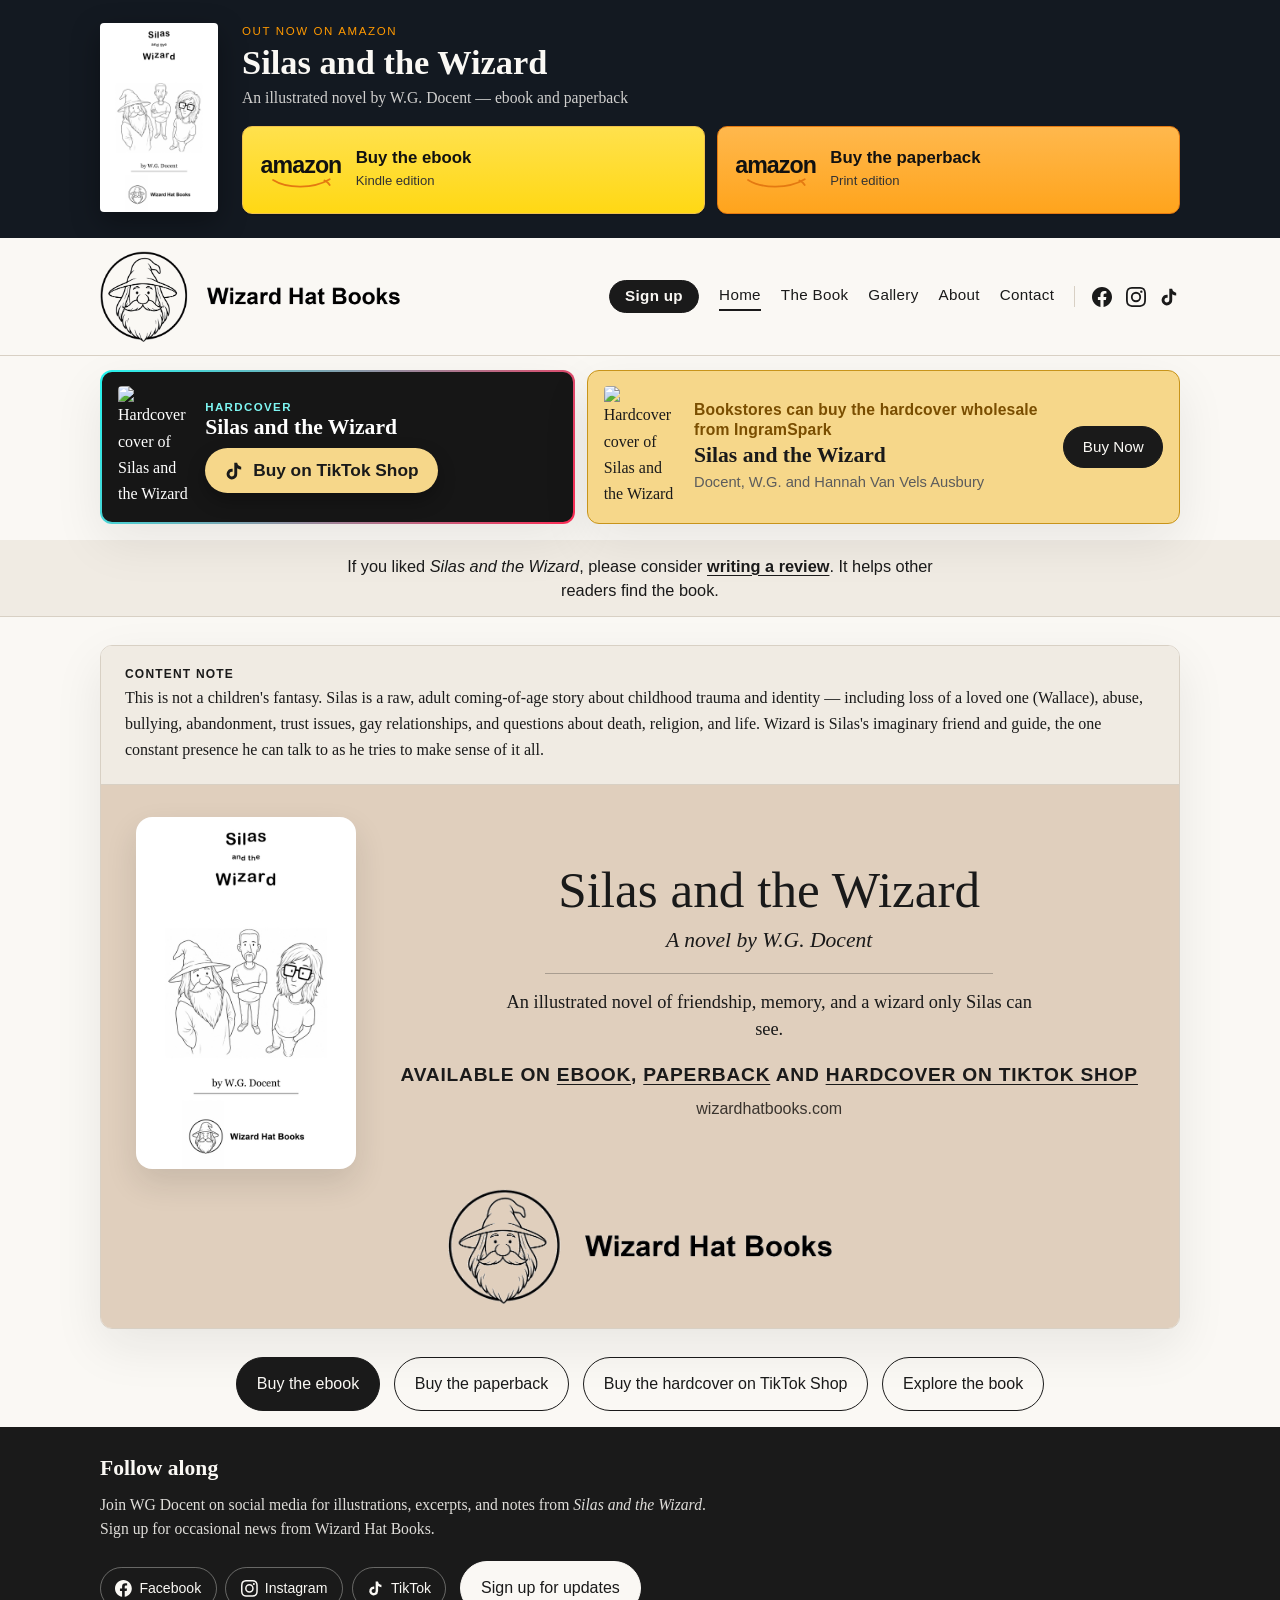
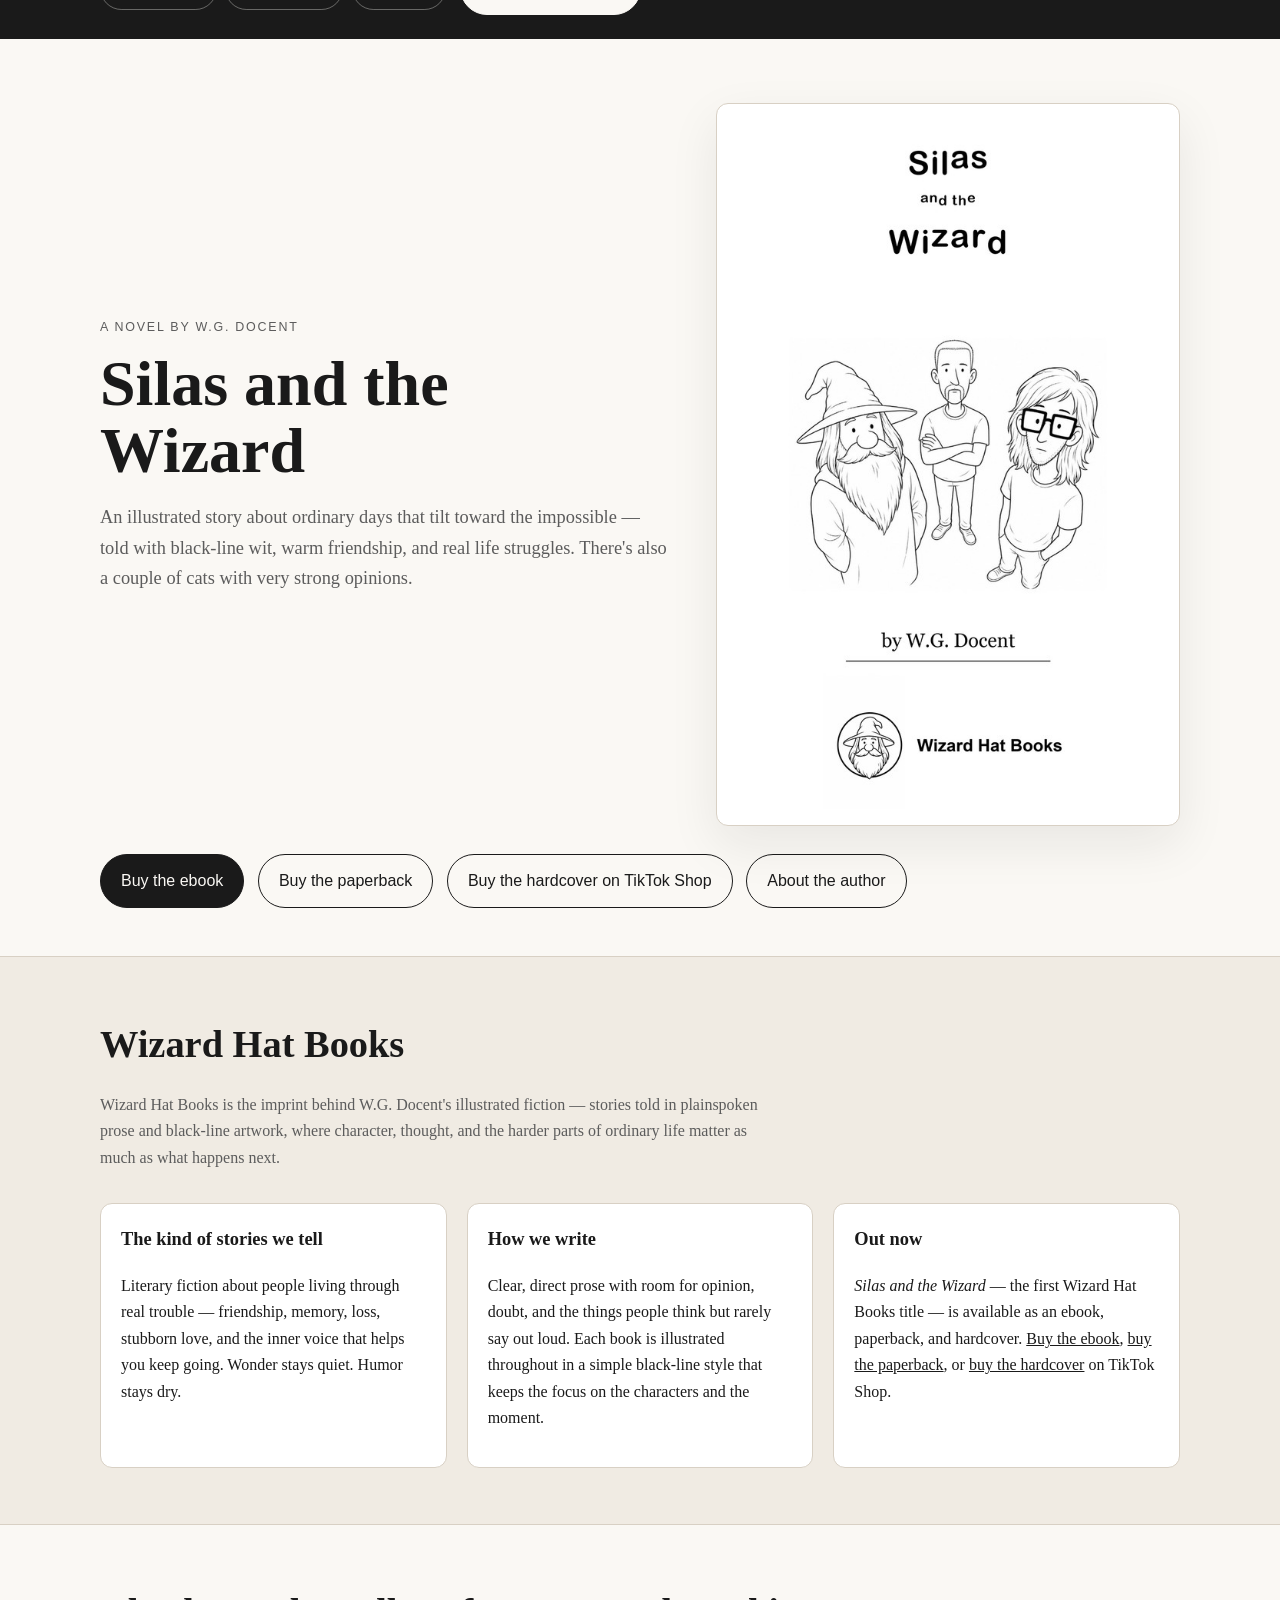
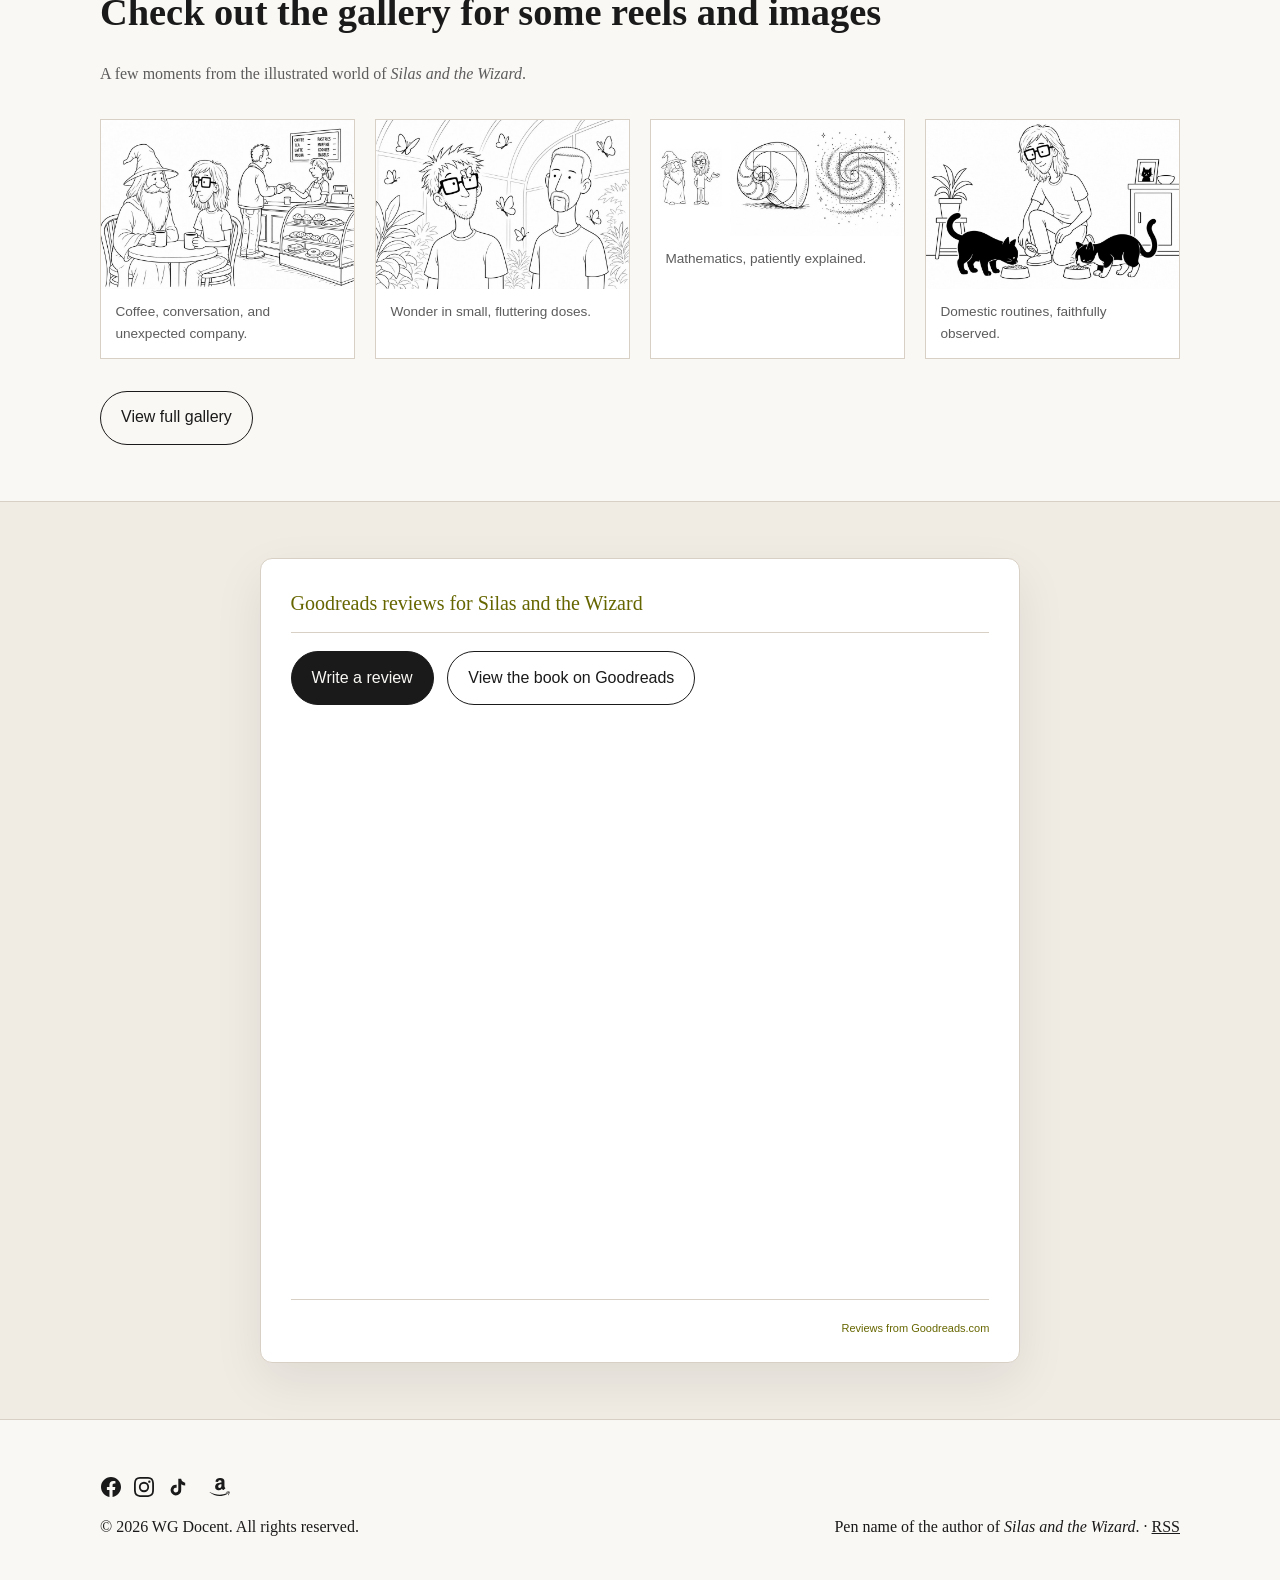
==== index.html @ 31487c3d "Restore the IngramSpark banner and add Book page marks. Put the original wholesale card back beside " ====
<!DOCTYPE html>
<html lang="en">
<head>
  <meta charset="UTF-8">
  <meta name="viewport" content="width=device-width, initial-scale=1.0">
  <title>W.G. Docent | Silas and the Wizard — Wizard Hat Books</title>
  <meta name="description" content="Silas and the Wizard, an illustrated novel by W.G. Docent. Ebook and paperback out now on Amazon.">
  <link rel="canonical" href="https://www.wizardhatbooks.com/">
  <meta property="og:title" content="Silas and the Wizard — out now">
  <meta property="og:description" content="An illustrated novel of magical realism, LGBT+ fiction, humor, and a wizard only Silas can see. Ebook and paperback out now.">
  <meta property="og:image" content="https://www.wizardhatbooks.com/assets/og-image.jpg">
  <meta property="og:url" content="https://www.wizardhatbooks.com/">
  <meta property="og:site_name" content="Wizard Hat Books">
  <meta property="og:type" content="website">
  <meta property="og:locale" content="en_US">
  <meta name="twitter:card" content="summary_large_image">
  <meta name="twitter:title" content="Silas and the Wizard — out now">
  <meta name="twitter:description" content="An illustrated novel of magical realism, LGBT+ fiction, humor, and a wizard only Silas can see. Ebook and paperback out now.">
  <meta name="twitter:image" content="https://www.wizardhatbooks.com/assets/og-image.jpg">
  <!-- Google Search Console: paste verification meta tag from search.google.com/search-console -->
  <link rel="icon" href="assets/favicon.png" type="image/png">
  <link rel="alternate" type="application/rss+xml" title="Wizard Hat Books" href="https://www.wizardhatbooks.com/feed.xml">
  <link rel="stylesheet" href="css/style.css">
  <script type="application/ld+json">
  {
    "@context": "https://schema.org",
    "@graph": [
      {
        "@type": "WebSite",
        "@id": "https://www.wizardhatbooks.com/#website",
        "url": "https://www.wizardhatbooks.com/",
        "name": "Wizard Hat Books",
        "description": "Official website of WG Docent and the illustrated novel Silas and the Wizard.",
        "publisher": { "@id": "https://www.wizardhatbooks.com/#organization" },
        "inLanguage": "en-US"
      },
      {
        "@type": "Organization",
        "@id": "https://www.wizardhatbooks.com/#organization",
        "name": "Wizard Hat Books",
        "url": "https://www.wizardhatbooks.com/",
        "logo": {
          "@type": "ImageObject",
          "url": "https://www.wizardhatbooks.com/assets/logo.png"
        },
        "sameAs": [
          "https://www.facebook.com/profile.php?id=61591799307772",
          "https://www.instagram.com/wgdocent/",
          "https://www.tiktok.com/@wizard.docent"
        ]
      }
    ]
  }
  </script>
</head>
<body>
  <section class="buy-now" aria-label="Buy Silas and the Wizard">
    <div class="buy-now-inner">
      <img class="buy-now-cover" src="assets/cover.jpg" alt="Silas and the Wizard book cover">
      <div class="buy-now-copy">
        <p class="buy-now-eyebrow">Out now on Amazon</p>
        <h2>Silas and the Wizard</h2>
        <p class="buy-now-sub">An illustrated novel by W.G. Docent — ebook and paperback</p>
        <div class="amazon-buy-row">
          <a class="amazon-buy amazon-buy-ebook" data-ebook href="https://a.co/d/0j0g4wAm" target="_blank" rel="noopener noreferrer">
            <span class="amazon-wordmark" aria-hidden="true">
              amazon
              <svg class="amazon-smile" viewBox="0 0 86 16" focusable="false">
                <path d="M2.5 4.2c20 12.8 58 12.8 81-1" fill="none" stroke="currentColor" stroke-width="2.6" stroke-linecap="round"/>
                <path d="M76 5c3.2 1.4 5.8 3.6 7.5 6.4" fill="none" stroke="currentColor" stroke-width="2.6" stroke-linecap="round"/>
              </svg>
            </span>
            <span class="amazon-buy-text">
              <span class="amazon-buy-label">Buy the ebook</span>
              <span class="amazon-buy-store">Kindle edition</span>
            </span>
          </a>
          <a class="amazon-buy amazon-buy-paperback" data-paperback href="https://www.amazon.com/dp/B0HGTQZ63H" target="_blank" rel="noopener noreferrer">
            <span class="amazon-wordmark" aria-hidden="true">
              amazon
              <svg class="amazon-smile" viewBox="0 0 86 16" focusable="false">
                <path d="M2.5 4.2c20 12.8 58 12.8 81-1" fill="none" stroke="currentColor" stroke-width="2.6" stroke-linecap="round"/>
                <path d="M76 5c3.2 1.4 5.8 3.6 7.5 6.4" fill="none" stroke="currentColor" stroke-width="2.6" stroke-linecap="round"/>
              </svg>
            </span>
            <span class="amazon-buy-text">
              <span class="amazon-buy-label">Buy the paperback</span>
              <span class="amazon-buy-store">Print edition</span>
            </span>
          </a>
        </div>
      </div>
    </div>
  </section>
  <header class="site-header">
    <div class="header-inner">
      <a class="brand" href="/" aria-label="Wizard Hat Books home">
        <img src="assets/logo-lockup.png" alt="Wizard Hat Books">
      </a>
      <div class="header-right">
        <nav class="site-nav" aria-label="Main">
          <a class="nav-signup" href="contact.html#subscribe">Sign up</a>
          <a class="active" href="/">Home</a>
          <a href="book.html">The Book</a>
          <a href="gallery.html">Gallery</a>
          <a href="about.html">About</a>
          <a href="contact.html">Contact</a>
        </nav>
        <nav class="header-social" aria-label="Social media">
          <a href="https://www.facebook.com/profile.php?id=61591799307772" target="_blank" rel="noopener noreferrer" aria-label="Facebook">
            <svg xmlns="http://www.w3.org/2000/svg" viewBox="0 0 24 24" width="24" height="24" aria-hidden="true" focusable="false"><path fill="currentColor" d="M24 12.073c0-6.627-5.373-12-12-12s-12 5.373-12 12c0 5.99 4.388 10.954 10.125 11.854v-8.385H7.078v-3.47h3.047V9.43c0-3.007 1.792-4.669 4.533-4.669 1.312 0 2.686.235 2.686.235v2.953H15.83c-1.491 0-1.956.925-1.956 1.874v2.25h3.328l-.532 3.47h-2.796v8.385C19.612 23.027 24 18.062 24 12.073z"/></svg>
          </a>
          <a href="https://www.instagram.com/wgdocent/" target="_blank" rel="noopener noreferrer" aria-label="Instagram">
            <svg xmlns="http://www.w3.org/2000/svg" viewBox="0 0 24 24" width="24" height="24" aria-hidden="true" focusable="false"><path fill="currentColor" d="M12 2.163c3.204 0 3.584.012 4.85.07 3.252.148 4.771 1.691 4.919 4.919.058 1.265.069 1.645.069 4.849 0 3.205-.012 3.584-.069 4.849-.149 3.225-1.664 4.771-4.919 4.919-1.266.058-1.644.07-4.85.07-3.204 0-3.584-.012-4.849-.07-3.26-.149-4.771-1.699-4.919-4.92-.058-1.265-.07-1.644-.07-4.849 0-3.204.013-3.583.07-4.849.149-3.227 1.664-4.771 4.919-4.919 1.266-.057 1.645-.069 4.849-.069zM12 0C8.741 0 8.333.014 7.053.072 2.695.272.273 2.69.073 7.053.014 8.333 0 8.741 0 12c0 3.259.014 3.668.072 4.948.2 4.358 2.618 6.78 6.98 6.98C8.333 23.986 8.741 24 12 24c3.259 0 3.668-.014 4.948-.072 4.354-.2 6.782-2.618 6.982-6.98.059-1.28.073-1.689.073-4.948 0-3.259-.014-3.667-.072-4.947-.196-4.354-2.617-6.78-6.979-6.98C15.668.014 15.259 0 12 0zm0 5.838a6.162 6.162 0 100 12.324 6.162 6.162 0 000-12.324zM12 16a4 4 0 110-8 4 4 0 010 8zm6.406-11.845a1.44 1.44 0 100 2.881 1.44 1.44 0 000-2.881z"/></svg>
          </a>
          <a href="https://www.tiktok.com/@wizard.docent" target="_blank" rel="noopener noreferrer" aria-label="TikTok">
            <svg xmlns="http://www.w3.org/2000/svg" viewBox="0 0 24 24" width="24" height="24" aria-hidden="true" focusable="false"><path fill="currentColor" d="M19.59 6.69a4.83 4.83 0 0 1-3.77-4.25V2h-3.45v13.67a2.89 2.89 0 0 1-5.2 1.74 2.89 2.89 0 0 1 2.31-4.64 2.93 2.93 0 0 1 .88.13V9.4a6.84 6.84 0 0 0-1-.05A6.33 6.33 0 0 0 5 20.1a6.34 6.34 0 0 0 10.86-4.43v-7a8.16 8.16 0 0 0 4.77 1.52v-3.4a4.85 4.85 0 0 1-1-.1z"/></svg>
          </a>
        </nav>
      </div>
    </div>
  </header>

  <aside class="printer-banner" aria-label="Buy the hardcover on TikTok Shop, or wholesale from IngramSpark">
    <div class="printer-banner-inner">
      <div class="printer-banner-shop">
        <img src="https://image-hub-cloud.lightningsource.com/2011-04-01/Images/front_cover/x200/sku/9798997124717.jpg?viewkey=361b253be1a44f8da1103b022df74afae7c4aa6b0ea47c385ad0e134e9bc8a8e" alt="Hardcover cover of Silas and the Wizard">
        <div class="printer-banner-shop-copy">
          <p class="printer-banner-kicker">Hardcover</p>
          <p class="printer-banner-title">Silas and the Wizard</p>
          <a class="printer-banner-tiktok" href="https://www.tiktok.com/view/product/1732809589560545892" target="_blank" rel="noopener noreferrer">
            <svg xmlns="http://www.w3.org/2000/svg" viewBox="0 0 24 24" width="20" height="20" aria-hidden="true" focusable="false"><path fill="currentColor" d="M19.59 6.69a4.83 4.83 0 0 1-3.77-4.25V2h-3.45v13.67a2.89 2.89 0 0 1-5.2 1.74 2.89 2.89 0 0 1 2.31-4.64 2.93 2.93 0 0 1 .88.13V9.4a6.84 6.84 0 0 0-1-.05A6.33 6.33 0 0 0 5 20.1a6.34 6.34 0 0 0 10.86-4.43v-7a8.16 8.16 0 0 0 4.77 1.52v-3.4a4.85 4.85 0 0 1-1-.1z"/></svg>
            Buy on TikTok Shop
          </a>
        </div>
      </div>
      <a class="printer-banner-card" href="https://shop.ingramspark.com/b/084?params=iZlDhQWvcaGsZ76PvGfT9fQfInpW1N8zh0ZOW9kQOO2" target="_blank" rel="noopener noreferrer">
        <img src="https://image-hub-cloud.lightningsource.com/2011-04-01/Images/front_cover/x200/sku/9798997124717.jpg?viewkey=361b253be1a44f8da1103b022df74afae7c4aa6b0ea47c385ad0e134e9bc8a8e" alt="Hardcover cover of Silas and the Wizard">
        <span class="printer-banner-copy">
          <span class="printer-banner-note">Bookstores can buy the hardcover wholesale from IngramSpark</span>
          <span class="printer-banner-title">Silas and the Wizard</span>
          <span class="printer-banner-authors">Docent, W.G. and Hannah Van Vels Ausbury</span>
        </span>
        <span class="printer-banner-buy">Buy Now</span>
      </a>
    </div>
  </aside>

  <aside class="review-prompt" aria-label="Write a review">
    <p>
      If you liked <em>Silas and the Wizard</em>, please consider
      <a href="#reviews">writing a review</a>. It helps other readers find the book.
    </p>
  </aside>

  <main>
    <section class="preorder" id="preorder">
      <div class="section-inner">
        <div class="preorder-card">
          <aside class="content-note" aria-label="Content note">
            <p class="content-note-label">Content Note</p>
            <p>This is not a children's fantasy. Silas is a raw, adult coming-of-age story about childhood trauma and identity — including loss of a loved one (Wallace), abuse, bullying, abandonment, trust issues, gay relationships, and questions about death, religion, and life. Wizard is Silas's imaginary friend and guide, the one constant presence he can talk to as he tries to make sense of it all.</p>
          </aside>
          <div class="launch-block">
            <img class="launch-cover" src="assets/cover.jpg" alt="Cover of Silas and the Wizard">
            <div class="launch-copy">
              <h2>Silas and the Wizard</h2>
              <p class="launch-by">A novel by W.G. Docent</p>
              <p class="launch-blurb">An illustrated novel of friendship, memory, and a wizard only Silas can see.</p>
              <p class="launch-formats">
                Available on
                <a data-ebook href="https://a.co/d/0j0g4wAm" target="_blank" rel="noopener noreferrer">ebook</a>,
                <a data-paperback href="https://www.amazon.com/dp/B0HGTQZ63H" target="_blank" rel="noopener noreferrer">paperback</a>
                and
                <a data-hardcover href="https://www.tiktok.com/view/product/1732809589560545892" target="_blank" rel="noopener noreferrer">hardcover on TikTok Shop</a>
              </p>
              <p class="launch-site">wizardhatbooks.com</p>
            </div>
            <a class="launch-logo" href="/" aria-label="Wizard Hat Books home">
              <img src="assets/logo-lockup.png" alt="Wizard Hat Books">
            </a>
          </div>
        </div>
        <div class="button-row preorder-actions">
          <a class="button button-primary" data-ebook href="https://a.co/d/0j0g4wAm" target="_blank" rel="noopener noreferrer">Buy the ebook</a>
          <a class="button button-secondary" data-paperback href="https://www.amazon.com/dp/B0HGTQZ63H" target="_blank" rel="noopener noreferrer">Buy the paperback</a>
          <a class="button button-secondary" data-hardcover href="https://www.tiktok.com/view/product/1732809589560545892" target="_blank" rel="noopener noreferrer">Buy the hardcover on TikTok Shop</a>
          <a class="button button-secondary" href="book.html">Explore the book</a>
        </div>
      </div>
    </section>

    <section class="connect-banner" aria-label="Follow and subscribe">
      <div class="connect-banner-inner">
        <div class="connect-banner-copy">
          <h2>Follow along</h2>
          <p>
            Join WG Docent on social media for illustrations, excerpts, and notes from
            <em>Silas and the Wizard</em>. Sign up for occasional news from Wizard Hat Books.
          </p>
        </div>
        <div class="connect-banner-actions">
          <div class="social-links-prominent" aria-label="Social media">
            <a class="social-link-prominent" href="https://www.facebook.com/profile.php?id=61591799307772" target="_blank" rel="noopener noreferrer">
              <svg xmlns="http://www.w3.org/2000/svg" viewBox="0 0 24 24" width="24" height="24" aria-hidden="true" focusable="false"><path fill="currentColor" d="M24 12.073c0-6.627-5.373-12-12-12s-12 5.373-12 12c0 5.99 4.388 10.954 10.125 11.854v-8.385H7.078v-3.47h3.047V9.43c0-3.007 1.792-4.669 4.533-4.669 1.312 0 2.686.235 2.686.235v2.953H15.83c-1.491 0-1.956.925-1.956 1.874v2.25h3.328l-.532 3.47h-2.796v8.385C19.612 23.027 24 18.062 24 12.073z"/></svg>
              Facebook
            </a>
            <a class="social-link-prominent" href="https://www.instagram.com/wgdocent/" target="_blank" rel="noopener noreferrer">
              <svg xmlns="http://www.w3.org/2000/svg" viewBox="0 0 24 24" width="24" height="24" aria-hidden="true" focusable="false"><path fill="currentColor" d="M12 2.163c3.204 0 3.584.012 4.85.07 3.252.148 4.771 1.691 4.919 4.919.058 1.265.069 1.645.069 4.849 0 3.205-.012 3.584-.069 4.849-.149 3.225-1.664 4.771-4.919 4.919-1.266.058-1.644.07-4.85.07-3.204 0-3.584-.012-4.849-.07-3.26-.149-4.771-1.699-4.919-4.92-.058-1.265-.07-1.644-.07-4.849 0-3.204.013-3.583.07-4.849.149-3.227 1.664-4.771 4.919-4.919 1.266-.057 1.645-.069 4.849-.069zM12 0C8.741 0 8.333.014 7.053.072 2.695.272.273 2.69.073 7.053.014 8.333 0 8.741 0 12c0 3.259.014 3.668.072 4.948.2 4.358 2.618 6.78 6.98 6.98C8.333 23.986 8.741 24 12 24c3.259 0 3.668-.014 4.948-.072 4.354-.2 6.782-2.618 6.982-6.98.059-1.28.073-1.689.073-4.948 0-3.259-.014-3.667-.072-4.947-.196-4.354-2.617-6.78-6.979-6.98C15.668.014 15.259 0 12 0zm0 5.838a6.162 6.162 0 100 12.324 6.162 6.162 0 000-12.324zM12 16a4 4 0 110-8 4 4 0 010 8zm6.406-11.845a1.44 1.44 0 100 2.881 1.44 1.44 0 000-2.881z"/></svg>
              Instagram
            </a>
            <a class="social-link-prominent" href="https://www.tiktok.com/@wizard.docent" target="_blank" rel="noopener noreferrer">
              <svg xmlns="http://www.w3.org/2000/svg" viewBox="0 0 24 24" width="24" height="24" aria-hidden="true" focusable="false"><path fill="currentColor" d="M19.59 6.69a4.83 4.83 0 0 1-3.77-4.25V2h-3.45v13.67a2.89 2.89 0 0 1-5.2 1.74 2.89 2.89 0 0 1 2.31-4.64 2.93 2.93 0 0 1 .88.13V9.4a6.84 6.84 0 0 0-1-.05A6.33 6.33 0 0 0 5 20.1a6.34 6.34 0 0 0 10.86-4.43v-7a8.16 8.16 0 0 0 4.77 1.52v-3.4a4.85 4.85 0 0 1-1-.1z"/></svg>
              TikTok
            </a>
          </div>
          <a class="button button-primary connect-banner-cta" href="contact.html#subscribe">Sign up for updates</a>
        </div>
      </div>
    </section>

    <section class="hero">
      <div class="section-inner hero-grid">
        <div>
          <p class="eyebrow">A novel by W.G. Docent</p>
          <h1>Silas and the Wizard</h1>
          <p class="lead">
            An illustrated story about ordinary days that tilt toward the impossible —
            told with black-line wit, warm friendship, and real life struggles. There's also
            a couple of cats with very strong opinions.
          </p>
        </div>
        <div class="cover-card">
          <img src="assets/cover.jpg" alt="Cover of Silas and the Wizard">
        </div>
        <div class="button-row">
          <a class="button button-primary" data-ebook href="https://a.co/d/0j0g4wAm" target="_blank" rel="noopener noreferrer">Buy the ebook</a>
          <a class="button button-secondary" data-paperback href="https://www.amazon.com/dp/B0HGTQZ63H" target="_blank" rel="noopener noreferrer">Buy the paperback</a>
          <a class="button button-secondary" data-hardcover href="https://www.tiktok.com/view/product/1732809589560545892" target="_blank" rel="noopener noreferrer">Buy the hardcover on TikTok Shop</a>
          <a class="button button-secondary" href="about.html">About the author</a>
        </div>
      </div>
    </section>

    <section class="section section-alt">
      <div class="section-inner">
        <h2>Wizard Hat Books</h2>
        <p class="section-intro">
          Wizard Hat Books is the imprint behind W.G. Docent's illustrated fiction — stories told in
          plainspoken prose and black-line artwork, where character, thought, and the harder parts
          of ordinary life matter as much as what happens next.
        </p>
        <div class="feature-grid">
          <article class="feature-card">
            <h3>The kind of stories we tell</h3>
            <p>Literary fiction about people living through real trouble — friendship, memory, loss,
              stubborn love, and the inner voice that helps you keep going. Wonder stays quiet.
              Humor stays dry.</p>
          </article>
          <article class="feature-card">
            <h3>How we write</h3>
            <p>Clear, direct prose with room for opinion, doubt, and the things people think but
              rarely say out loud. Each book is illustrated throughout in a simple black-line style
              that keeps the focus on the characters and the moment.</p>
          </article>
          <article class="feature-card">
            <h3>Out now</h3>
            <p><em>Silas and the Wizard</em> — the first Wizard Hat Books title — is available as an
              ebook, paperback, and hardcover. <a data-ebook href="https://a.co/d/0j0g4wAm" target="_blank" rel="noopener noreferrer">Buy the ebook</a>,
              <a data-paperback href="https://www.amazon.com/dp/B0HGTQZ63H" target="_blank" rel="noopener noreferrer">buy the paperback</a>,
              or <a data-hardcover href="https://www.tiktok.com/view/product/1732809589560545892" target="_blank" rel="noopener noreferrer">buy the hardcover</a> on TikTok Shop.</p>
          </article>
        </div>
      </div>
    </section>

    <section class="section">
      <div class="section-inner">
        <h2>Check out the gallery for some reels and images</h2>
        <p class="section-intro">A few moments from the illustrated world of <em>Silas and the Wizard</em>.</p>
        <div class="gallery">
          <figure>
            <img src="assets/gallery/wizard-silas-cafe.jpg" alt="Wizard and Silas at a cafe">
            <figcaption>Coffee, conversation, and unexpected company.</figcaption>
          </figure>
          <figure>
            <img src="assets/gallery/silas-wallace-butterfly-conservatory.jpg" alt="Silas and Wallace in a butterfly conservatory">
            <figcaption>Wonder in small, fluttering doses.</figcaption>
          </figure>
          <figure>
            <img src="assets/gallery/fibonacci-silas-wizard-explaining-v2.jpg" alt="The Wizard explains Fibonacci to Silas">
            <figcaption>Mathematics, patiently explained.</figcaption>
          </figure>
          <figure>
            <img src="assets/gallery/silas-feeding-two-cats-revised.jpg" alt="Silas feeding two cats">
            <figcaption>Domestic routines, faithfully observed.</figcaption>
          </figure>
        </div>
        <p class="gallery-footer-note">
          <a class="button button-secondary" href="gallery.html">View full gallery</a>
        </p>
      </div>
    </section>

    <section class="section section-alt" id="reviews" aria-label="Goodreads reviews">
      <div class="section-inner">
        <div id="goodreads-widget">
          <div id="gr_header">
            <h2>
              <a rel="nofollow noopener noreferrer" href="https://www.goodreads.com/book/show/257501928-silas-and-the-wizard" target="_blank">Goodreads reviews for Silas and the Wizard</a>
            </h2>
            <div class="button-row gr-actions">
              <a class="button button-primary" href="https://www.goodreads.com/review/edit/257501928" target="_blank" rel="nofollow noopener noreferrer">Write a review</a>
              <a class="button button-secondary" href="https://www.goodreads.com/book/show/257501928-silas-and-the-wizard" target="_blank" rel="nofollow noopener noreferrer">View the book on Goodreads</a>
            </div>
          </div>
          <iframe
            sandbox="allow-scripts allow-same-origin allow-popups allow-popups-to-escape-sandbox allow-top-navigation-by-user-activation allow-forms"
            id="the_iframe"
            title="Goodreads reviews for Silas and the Wizard"
            src="https://www.goodreads.com/api/reviews_widget_iframe?did=DEVELOPER_ID&amp;format=html&amp;header_text=Goodreads+reviews+for+Silas+and+the+Wizard&amp;isbn=B0HGJDVZPK&amp;links=660&amp;min_rating=1&amp;num_reviews=5&amp;review_back=ffffff&amp;stars=000000&amp;stylesheet=&amp;text=444"
            width="760"
            height="560"
            frameborder="0"
          ></iframe>
          <div id="gr_footer">
            <a class="gr_branding" target="_blank" rel="nofollow noopener noreferrer" href="https://www.goodreads.com/book/show/257501928-silas-and-the-wizard?utm_medium=api&amp;utm_source=reviews_widget">Reviews from Goodreads.com</a>
          </div>
        </div>
      </div>
    </section>
  </main>

  <footer class="site-footer">
    <div class="footer-inner">
      <nav class="footer-social" aria-label="Social media">
        <a href="https://www.facebook.com/profile.php?id=61591799307772" target="_blank" rel="noopener noreferrer" aria-label="Facebook">
          <svg xmlns="http://www.w3.org/2000/svg" viewBox="0 0 24 24" width="24" height="24" aria-hidden="true" focusable="false"><path fill="currentColor" d="M24 12.073c0-6.627-5.373-12-12-12s-12 5.373-12 12c0 5.99 4.388 10.954 10.125 11.854v-8.385H7.078v-3.47h3.047V9.43c0-3.007 1.792-4.669 4.533-4.669 1.312 0 2.686.235 2.686.235v2.953H15.83c-1.491 0-1.956.925-1.956 1.874v2.25h3.328l-.532 3.47h-2.796v8.385C19.612 23.027 24 18.062 24 12.073z"/></svg>
        </a>
        <a href="https://www.instagram.com/wgdocent/" target="_blank" rel="noopener noreferrer" aria-label="Instagram">
          <svg xmlns="http://www.w3.org/2000/svg" viewBox="0 0 24 24" width="24" height="24" aria-hidden="true" focusable="false"><path fill="currentColor" d="M12 2.163c3.204 0 3.584.012 4.85.07 3.252.148 4.771 1.691 4.919 4.919.058 1.265.069 1.645.069 4.849 0 3.205-.012 3.584-.069 4.849-.149 3.225-1.664 4.771-4.919 4.919-1.266.058-1.644.07-4.85.07-3.204 0-3.584-.012-4.849-.07-3.26-.149-4.771-1.699-4.919-4.92-.058-1.265-.07-1.644-.07-4.849 0-3.204.013-3.583.07-4.849.149-3.227 1.664-4.771 4.919-4.919 1.266-.057 1.645-.069 4.849-.069zM12 0C8.741 0 8.333.014 7.053.072 2.695.272.273 2.69.073 7.053.014 8.333 0 8.741 0 12c0 3.259.014 3.668.072 4.948.2 4.358 2.618 6.78 6.98 6.98C8.333 23.986 8.741 24 12 24c3.259 0 3.668-.014 4.948-.072 4.354-.2 6.782-2.618 6.982-6.98.059-1.28.073-1.689.073-4.948 0-3.259-.014-3.667-.072-4.947-.196-4.354-2.617-6.78-6.979-6.98C15.668.014 15.259 0 12 0zm0 5.838a6.162 6.162 0 100 12.324 6.162 6.162 0 000-12.324zM12 16a4 4 0 110-8 4 4 0 010 8zm6.406-11.845a1.44 1.44 0 100 2.881 1.44 1.44 0 000-2.881z"/></svg>
        </a>
        <a href="https://www.tiktok.com/@wizard.docent" target="_blank" rel="noopener noreferrer" aria-label="TikTok">
          <svg xmlns="http://www.w3.org/2000/svg" viewBox="0 0 24 24" width="24" height="24" aria-hidden="true" focusable="false"><path fill="currentColor" d="M19.59 6.69a4.83 4.83 0 0 1-3.77-4.25V2h-3.45v13.67a2.89 2.89 0 0 1-5.2 1.74 2.89 2.89 0 0 1 2.31-4.64 2.93 2.93 0 0 1 .88.13V9.4a6.84 6.84 0 0 0-1-.05A6.33 6.33 0 0 0 5 20.1a6.34 6.34 0 0 0 10.86-4.43v-7a8.16 8.16 0 0 0 4.77 1.52v-3.4a4.85 4.85 0 0 1-1-.1z"/></svg>
        </a>
        <a href="https://www.amazon.com/author/wgdocent" target="_blank" rel="noopener noreferrer" aria-label="Amazon author page">
          <svg class="icon-amazon" xmlns="http://www.w3.org/2000/svg" viewBox="0 0 24 24" width="24" height="24" aria-hidden="true" focusable="false"><path fill="currentColor" d="M.045 18.02c.072-.116.187-.124.348-.022 3.636 2.11 7.594 3.166 11.87 3.166 2.852 0 5.668-.533 8.447-1.595l.315-.14c.138-.06.234-.1.293-.13.226-.088.39-.046.525.13.12.174.09.336-.12.48-.256.19-.6.41-1.006.654-1.244.743-2.64 1.316-4.185 1.726a17.617 17.617 0 01-10.951-.577 17.88 17.88 0 01-5.43-3.35c-.1-.074-.151-.15-.151-.22 0-.047.021-.09.051-.13zm6.565-6.218c0-1.005.247-1.863.743-2.577.495-.71 1.17-1.25 2.04-1.615.796-.335 1.756-.575 2.912-.72.39-.046 1.033-.103 1.92-.174v-.37c0-.93-.105-1.558-.3-1.875-.302-.43-.78-.65-1.44-.65h-.182c-.48.046-.896.196-1.246.46-.35.27-.575.63-.675 1.096-.06.3-.206.465-.435.51l-2.52-.315c-.248-.06-.372-.18-.372-.39 0-.046.007-.09.022-.15.247-1.29.855-2.25 1.82-2.88.976-.616 2.1-.975 3.39-1.05h.54c1.65 0 2.957.434 3.888 1.29.135.15.27.3.405.48.12.165.224.314.283.45.075.134.15.33.195.57.06.254.105.42.135.51.03.104.062.3.076.615.01.313.02.493.02.553v5.28c0 .376.06.72.165 1.036.105.313.21.54.315.674l.51.674c.09.136.136.256.136.36 0 .12-.06.226-.18.314-1.2 1.05-1.86 1.62-1.963 1.71-.165.135-.375.15-.63.045a6.062 6.062 0 01-.526-.496l-.31-.347a9.391 9.391 0 01-.317-.42l-.3-.435c-.81.886-1.603 1.44-2.4 1.665-.494.15-1.093.227-1.83.227-1.11 0-2.04-.343-2.76-1.034-.72-.69-1.08-1.665-1.08-2.94l-.05-.076zm3.753-.438c0 .566.14 1.02.425 1.364.285.34.675.512 1.155.512.045 0 .106-.007.195-.02.09-.016.134-.023.166-.023.614-.16 1.08-.553 1.424-1.178.165-.28.285-.58.36-.91.09-.32.12-.59.135-.8.015-.195.015-.54.015-1.005v-.54c-.84 0-1.484.06-1.92.18-1.275.36-1.92 1.17-1.92 2.43l-.035-.02zm9.162 7.027c.03-.06.075-.11.132-.17.362-.243.714-.41 1.05-.5a8.094 8.094 0 011.612-.24c.14-.012.28 0 .41.03.65.06 1.05.168 1.172.33.063.09.099.228.099.39v.15c0 .51-.149 1.11-.424 1.8-.278.69-.664 1.248-1.156 1.68-.073.06-.14.09-.197.09-.03 0-.06 0-.09-.012-.09-.044-.107-.12-.064-.24.54-1.26.806-2.143.806-2.64 0-.15-.03-.27-.087-.344-.145-.166-.55-.257-1.224-.257-.243 0-.533.016-.87.046-.363.045-.7.09-1 .135-.09 0-.148-.014-.18-.044-.03-.03-.036-.047-.02-.077 0-.017.006-.03.02-.063v-.06z"/></svg>
        </a>
      </nav>
    </div>
    <div class="footer-inner">
      <span>&copy; <span id="year"></span> WG Docent. All rights reserved.</span>
      <span>Pen name of the author of <em>Silas and the Wizard</em>. · <a href="/feed.xml">RSS</a></span>
    </div>
  </footer>

  <script src="js/main.js"></script>
</body>
</html>
---- css/style.css ----
:root {
  --ink: #1a1a1a;
  --paper: #faf8f4;
  --paper-deep: #f0ebe3;
  --muted: #5c5c5c;
  --line: #d8d0c4;
  --accent: #2b2b2b;
  --max: 1080px;
  --radius: 12px;
  --shadow: 0 18px 50px rgba(26, 26, 26, 0.08);
}

* {
  box-sizing: border-box;
}

html {
  scroll-behavior: smooth;
}

body {
  margin: 0;
  font-family: Georgia, "Times New Roman", serif;
  color: var(--ink);
  background: var(--paper);
  line-height: 1.65;
}

img {
  max-width: 100%;
  height: auto;
  display: block;
}

a {
  color: var(--ink);
}

.site-header {
  position: sticky;
  top: 0;
  z-index: 20;
  background: rgba(250, 248, 244, 0.94);
  backdrop-filter: blur(8px);
  border-bottom: 1px solid var(--line);
}

.header-inner,
.section-inner,
.footer-inner {
  width: min(var(--max), calc(100% - 2rem));
  margin: 0 auto;
}

.header-inner {
  display: flex;
  align-items: center;
  justify-content: space-between;
  gap: 1rem;
  padding: 0.85rem 0;
}

.brand img {
  width: min(300px, 68vw);
}

.header-right {
  display: flex;
  align-items: center;
  gap: 1.25rem;
}

.site-nav {
  display: flex;
  align-items: center;
  gap: 1.25rem;
  font-family: "Helvetica Neue", Arial, sans-serif;
  font-size: 0.95rem;
  letter-spacing: 0.02em;
}

.site-nav a {
  text-decoration: none;
  padding-bottom: 0.15rem;
  border-bottom: 2px solid transparent;
}

.site-nav a:hover,
.site-nav a.active {
  border-bottom-color: var(--ink);
}

.site-nav a.nav-signup {
  padding: 0.42rem 0.95rem;
  border: 1px solid var(--ink);
  border-radius: 999px;
  background: var(--ink);
  color: var(--paper);
  font-weight: 700;
  line-height: 1.2;
}

.site-nav a.nav-signup:hover,
.site-nav a.nav-signup:focus-visible {
  background: #000;
  color: var(--paper);
  border-color: #000;
  transform: translateY(-1px);
}

.launch-banner {
  background: var(--ink);
  color: var(--paper);
  text-align: center;
  padding: 0.7rem 1rem;
  font-family: "Helvetica Neue", Arial, sans-serif;
  font-size: 0.92rem;
  letter-spacing: 0.02em;
  line-height: 1.55;
}

.launch-banner a {
  color: var(--paper);
}

.launch-banner strong {
  font-weight: 700;
}

.review-prompt {
  background: var(--paper-deep);
  border-bottom: 1px solid var(--line);
  text-align: center;
  padding: 0.85rem 1.15rem;
}

.review-prompt p {
  margin: 0 auto;
  max-width: 40rem;
  font-family: "Helvetica Neue", Arial, sans-serif;
  font-size: 1.02rem;
  line-height: 1.5;
}

.review-prompt a {
  font-weight: 700;
  text-underline-offset: 0.16em;
}

.printer-banner {
  background: var(--paper);
  padding: 0.85rem 0 1rem;
}

.printer-banner-inner {
  width: min(var(--max), calc(100% - 2rem));
  margin: 0 auto;
  display: grid;
  grid-template-columns: minmax(0, 1fr) minmax(0, 1.25fr);
  gap: 0.75rem;
  align-items: stretch;
}

.printer-banner-shop {
  min-width: 0;
  border-radius: var(--radius);
  box-shadow: var(--shadow);
}

.printer-banner-shop {
  display: flex;
  align-items: center;
  gap: 0.95rem;
  padding: 0.9rem 1rem;
  color: #fff;
  background:
    linear-gradient(#161616, #161616) padding-box,
    linear-gradient(120deg, #25f4ee, #fe2c55) border-box;
  border: 2px solid transparent;
}

.printer-banner-shop img {
  width: 72px;
  flex-shrink: 0;
  border-radius: 4px;
}

.printer-banner-shop-copy {
  display: flex;
  flex-direction: column;
  align-items: flex-start;
  min-width: 0;
}

.printer-banner-kicker,
.printer-banner-title {
  margin: 0;
}

.printer-banner-kicker {
  font-family: "Helvetica Neue", Arial, sans-serif;
  font-size: 0.72rem;
  font-weight: 700;
  letter-spacing: 0.12em;
  text-transform: uppercase;
  line-height: 1.2;
}

.printer-banner-shop .printer-banner-kicker {
  color: #7ef6f2;
}

.printer-banner-title {
  font-family: Georgia, "Times New Roman", serif;
  font-size: 1.35rem;
  font-weight: 700;
  line-height: 1.15;
}

.printer-banner-tiktok {
  display: inline-flex;
  align-items: center;
  gap: 0.55rem;
  margin-top: 0.55rem;
  padding: 0.78rem 1.2rem;
  background: #f6d78a;
  color: #1a1a1a;
  font-family: "Helvetica Neue", Arial, sans-serif;
  font-size: 1.08rem;
  font-weight: 700;
  line-height: 1.15;
  text-decoration: none;
  border-radius: 999px;
  box-shadow: 0 8px 18px rgba(0, 0, 0, 0.28);
  transition: transform 0.15s ease, background 0.15s ease;
}

.printer-banner-tiktok:hover {
  transform: translateY(-1px);
  background: #ffe3a3;
  color: #1a1a1a;
}

.printer-banner-tiktok:focus-visible {
  outline: 2px solid #fff;
  outline-offset: 3px;
}

.printer-banner-tiktok svg {
  width: 20px;
  height: 20px;
  flex-shrink: 0;
}

.printer-banner-note {
  font-family: "Helvetica Neue", Arial, sans-serif;
  font-size: 0.98rem;
  font-weight: 700;
  letter-spacing: 0.01em;
  line-height: 1.3;
  color: #7a4e00;
}

.printer-banner-card {
  display: flex;
  align-items: center;
  gap: 1.15rem;
  min-width: 0;
  padding: 0.75rem 1rem;
  background: #f6d78a;
  border: 1px solid #c8941a;
  border-radius: var(--radius);
  box-shadow: var(--shadow);
  text-decoration: none;
  color: var(--ink);
  transition: transform 0.15s ease;
}

.printer-banner-card:hover {
  transform: translateY(-1px);
}

.printer-banner-card:focus-visible {
  outline: 2px solid var(--ink);
  outline-offset: 3px;
}

.printer-banner-card img {
  width: 72px;
  flex-shrink: 0;
  border-radius: 4px;
}

.printer-banner-copy {
  flex: 1;
  min-width: 0;
  display: flex;
  flex-direction: column;
  gap: 0.15rem;
}

.printer-banner-authors {
  font-family: "Helvetica Neue", Arial, sans-serif;
  font-size: 0.92rem;
  color: var(--muted);
}

.printer-banner-buy {
  flex-shrink: 0;
  font-family: "Helvetica Neue", Arial, sans-serif;
  font-size: 0.95rem;
  line-height: 1.2;
  background: var(--ink);
  color: var(--paper);
  border: 1px solid var(--ink);
  border-radius: 999px;
  padding: 0.7rem 1.15rem;
  white-space: nowrap;
}

#reviews {
  scroll-margin-top: 5.75rem;
}

.buy-now {
  background: #131921;
  color: #faf8f4;
  padding: 1.35rem 0 1.5rem;
}

.buy-now-inner {
  width: min(var(--max), calc(100% - 2rem));
  margin: 0 auto;
  display: flex;
  align-items: center;
  gap: 1.5rem;
}

.buy-now-cover {
  width: 118px;
  height: auto;
  flex-shrink: 0;
  border-radius: 4px;
  box-shadow: 0 10px 28px rgba(0, 0, 0, 0.35);
}

.buy-now-copy {
  flex: 1;
  min-width: 0;
}

.buy-now-eyebrow {
  margin: 0 0 0.2rem;
  font-family: "Helvetica Neue", Arial, sans-serif;
  text-transform: uppercase;
  letter-spacing: 0.14em;
  font-size: 0.72rem;
  color: #ff9900;
}

.buy-now h2 {
  margin: 0 0 0.2rem;
  font-size: clamp(1.55rem, 3vw, 2.15rem);
  line-height: 1.1;
}

.buy-now-sub {
  margin: 0 0 0.95rem;
  color: rgba(250, 248, 244, 0.82);
  font-size: 0.98rem;
}

.buy-now-hardcover {
  margin: 0.8rem 0 0;
  font-family: "Helvetica Neue", Arial, sans-serif;
  font-size: 0.95rem;
  color: rgba(250, 248, 244, 0.92);
}

.amazon-buy-row {
  display: grid;
  grid-template-columns: repeat(2, minmax(0, 1fr));
  gap: 0.7rem;
}

.amazon-buy {
  display: flex;
  align-items: center;
  gap: 0.9rem;
  min-height: 88px;
  padding: 0.85rem 1.1rem;
  border-radius: 10px;
  text-decoration: none;
  color: #111;
  border: 1px solid #f0c14b;
  box-shadow: 0 2px 0 rgba(0, 0, 0, 0.12);
  transition: transform 0.15s ease, filter 0.15s ease;
}

.amazon-buy:hover {
  transform: translateY(-2px);
  filter: brightness(0.97);
}

.amazon-buy-ebook {
  background: linear-gradient(#ffe14d, #ffd814);
}

.amazon-buy-paperback {
  background: linear-gradient(#ffb84d, #ffa41c);
  border-color: #e47911;
}

.amazon-wordmark {
  position: relative;
  display: block;
  flex-shrink: 0;
  font-family: Arial, Helvetica, sans-serif;
  font-weight: 700;
  font-size: 1.45rem;
  letter-spacing: -0.04em;
  line-height: 1;
  padding-bottom: 0.55rem;
  color: #111;
}

.amazon-smile {
  position: absolute;
  left: -0.1rem;
  right: -0.15rem;
  bottom: -0.15rem;
  width: calc(100% + 0.25rem);
  height: 0.7rem;
  color: #e47911;
}

.amazon-buy-text {
  display: flex;
  flex-direction: column;
  gap: 0.12rem;
  min-width: 0;
}

.amazon-buy-label {
  font-family: "Helvetica Neue", Arial, sans-serif;
  font-size: 1.05rem;
  font-weight: 700;
  line-height: 1.15;
}

.amazon-buy-store {
  font-family: "Helvetica Neue", Arial, sans-serif;
  font-size: 0.82rem;
  color: #333;
}

.preorder {
  padding: 1.75rem 0 0.5rem;
}

.preorder-card {
  background: white;
  border: 1px solid var(--line);
  border-radius: var(--radius);
  box-shadow: var(--shadow);
  overflow: hidden;
}

.preorder-card .content-note {
  max-width: none;
  margin: 0;
  border: 0;
  border-radius: 0;
  border-bottom: 1px solid var(--line);
  background: var(--paper-deep);
  padding: 1.15rem 1.5rem 1.25rem;
}

.preorder-graphic {
  display: block;
  background: transparent;
  border: 0;
  border-radius: 0;
  box-shadow: none;
  overflow: hidden;
}

.preorder-graphic img {
  width: 100%;
  height: auto;
}

.launch-block {
  display: grid;
  grid-template-columns: 220px 1fr;
  grid-template-areas:
    "cover copy"
    "logo logo";
  gap: 1.25rem 2.4rem;
  align-items: center;
  background: #e0cfbd;
  padding: 2rem 2.2rem 1.5rem;
}

.launch-cover {
  grid-area: cover;
  width: 220px;
  justify-self: center;
  border-radius: 16px;
  background: white;
  box-shadow: 0 14px 32px rgba(26, 26, 26, 0.12);
}

.launch-copy {
  grid-area: copy;
  text-align: center;
  color: #1a1a1a;
}

.launch-copy h2 {
  margin: 0;
  font-size: clamp(2.2rem, 4vw, 3.4rem);
  line-height: 1.05;
  font-weight: 500;
}

.launch-by {
  margin: 0.35rem 0 0;
  font-family: Georgia, "Times New Roman", serif;
  font-style: italic;
  font-size: 1.35rem;
}

.launch-by::after {
  content: "";
  display: block;
  width: min(100%, 28rem);
  height: 1px;
  margin: 0.9rem auto 0;
  background: rgba(26, 26, 26, 0.28);
}

.launch-blurb {
  margin: 0.95rem auto 0;
  max-width: 34rem;
  font-size: 1.15rem;
  line-height: 1.45;
}

.launch-formats {
  margin: 1.15rem 0 0;
  font-family: "Helvetica Neue", Arial, sans-serif;
  font-size: clamp(1rem, 1.6vw, 1.2rem);
  font-weight: 700;
  letter-spacing: 0.04em;
  text-transform: uppercase;
  line-height: 1.45;
}

.launch-formats a {
  text-underline-offset: 0.16em;
}

.launch-site {
  margin: 0.45rem 0 0;
  font-family: "Helvetica Neue", Arial, sans-serif;
  font-size: 1rem;
  color: #3a342e;
}

.launch-logo {
  grid-area: logo;
  justify-self: center;
  width: min(100%, 24rem);
}

.launch-logo img {
  width: 100%;
  height: auto;
}

.preorder-graphic[aria-disabled="true"] {
  cursor: default;
}

.preorder-actions {
  justify-content: center;
  margin-top: 1.15rem;
  margin-bottom: 0.5rem;
}

.content-note {
  max-width: 42rem;
  margin: 1.25rem auto 0;
  padding: 1rem 1.15rem;
  background: var(--paper-deep);
  border: 1px solid var(--line);
  border-left: 4px solid var(--ink);
  border-radius: 8px;
}

.content-note-label {
  font-family: "Helvetica Neue", Arial, sans-serif;
  text-transform: uppercase;
  letter-spacing: 0.1em;
  font-size: 0.75rem;
  font-weight: 700;
  margin: 0 0 0.4rem;
}

.content-note p {
  margin: 0;
  color: var(--ink);
}

.hero .content-note {
  margin: 1.25rem 0 0;
  max-width: 38rem;
}

.button[aria-disabled="true"] {
  opacity: 0.72;
  cursor: default;
}

.button[aria-disabled="true"]:hover {
  transform: none;
}

.hero {
  padding: 4rem 0 3rem;
}

.hero-grid {
  display: grid;
  grid-template-columns: 1.1fr 0.9fr;
  column-gap: 3rem;
  row-gap: 1.75rem;
  align-items: center;
}

.hero-grid > .button-row,
.two-col > .button-row {
  grid-column: 1 / -1;
  margin-top: 0;
  flex-wrap: nowrap;
}

.eyebrow {
  font-family: "Helvetica Neue", Arial, sans-serif;
  text-transform: uppercase;
  letter-spacing: 0.14em;
  font-size: 0.78rem;
  color: var(--muted);
  margin: 0 0 0.75rem;
}

.hero h1 {
  font-size: clamp(2.4rem, 5vw, 4rem);
  line-height: 1.05;
  margin: 0 0 1rem;
  font-weight: 700;
}

.lead {
  font-size: 1.15rem;
  color: var(--muted);
  max-width: 38rem;
}

.button-row {
  display: flex;
  flex-wrap: wrap;
  gap: 0.85rem;
  margin-top: 1.75rem;
}

.button {
  display: inline-block;
  font-family: "Helvetica Neue", Arial, sans-serif;
  text-decoration: none;
  padding: 0.8rem 1.25rem;
  border-radius: 999px;
  border: 1px solid var(--ink);
  transition: transform 0.15s ease, background 0.15s ease;
}

.button:hover {
  transform: translateY(-1px);
}

.button-primary {
  background: var(--ink);
  color: var(--paper);
}

.button-secondary {
  background: transparent;
}

.cover-card {
  background: white;
  border: 1px solid var(--line);
  border-radius: var(--radius);
  box-shadow: var(--shadow);
  padding: 1rem;
}

.cover-card img {
  border-radius: 8px;
}

.section {
  padding: 3.5rem 0;
}

.section-alt {
  background: var(--paper-deep);
  border-block: 1px solid var(--line);
}

.section h2 {
  font-size: clamp(1.8rem, 3vw, 2.4rem);
  margin: 0 0 1rem;
}

.section-intro {
  color: var(--muted);
  max-width: 42rem;
  margin-bottom: 2rem;
}

.feature-grid,
.two-col,
.gallery {
  display: grid;
  gap: 1.25rem;
}

.feature-grid {
  grid-template-columns: repeat(3, 1fr);
}

.feature-card,
.info-card {
  background: white;
  border: 1px solid var(--line);
  border-radius: var(--radius);
  padding: 1.25rem;
}

.feature-card h3,
.info-card h3 {
  margin-top: 0;
  font-size: 1.15rem;
}

.two-col {
  grid-template-columns: 0.9fr 1.1fr;
  align-items: center;
  gap: 2rem;
}

.gallery {
  grid-template-columns: repeat(auto-fit, minmax(240px, 1fr));
}

.gallery figure {
  margin: 0;
  background: white;
  border: 1px solid var(--line);
  overflow: hidden;
}

.gallery figcaption {
  padding: 0.75rem 0.9rem;
  font-family: "Helvetica Neue", Arial, sans-serif;
  font-size: 0.85rem;
  color: var(--muted);
}

.gallery-page {
  grid-template-columns: repeat(auto-fill, minmax(280px, 1fr));
}

.gallery-thumb {
  display: block;
  width: 100%;
  padding: 0;
  border: 0;
  background: transparent;
  cursor: zoom-in;
  line-height: 0;
}

.gallery-thumb img {
  width: 100%;
  pointer-events: none;
  transition: opacity 0.15s ease;
}

.gallery-thumb:hover img,
.gallery-thumb:focus-visible img {
  opacity: 0.92;
}

.gallery-thumb:focus-visible {
  outline: 2px solid var(--ink);
  outline-offset: 2px;
}

.gallery-footer-note {
  margin: 2rem 0 0;
  color: var(--muted);
  max-width: 42rem;
}

.reel-feature {
  text-align: center;
}

.reel-feature .section-intro {
  margin-left: auto;
  margin-right: auto;
}

.reel-card {
  width: min(360px, 100%);
  margin: 0 auto;
  background: white;
  border: 1px solid var(--line);
  border-radius: var(--radius);
  box-shadow: var(--shadow);
  overflow: hidden;
  text-align: left;
}

.reel-grid {
  display: flex;
  flex-wrap: nowrap;
  justify-content: center;
  align-items: flex-start;
  gap: 1.25rem;
}

.reel-grid .reel-card {
  margin: 0;
  flex: 1 1 0;
  width: auto;
  max-width: 360px;
  min-width: 0;
}

.reel-video {
  display: block;
  width: 100%;
  min-width: 0;
  height: auto;
  aspect-ratio: 9 / 16;
  background: var(--ink);
  vertical-align: middle;
}

.reel-card figcaption {
  padding: 0.75rem 0.9rem;
  font-family: "Helvetica Neue", Arial, sans-serif;
  font-size: 0.85rem;
  color: var(--muted);
}

.lightbox {
  position: fixed;
  inset: 0;
  z-index: 100;
  display: none;
  align-items: center;
  justify-content: center;
  padding: 1.5rem;
  background: rgba(26, 26, 26, 0.92);
}

.lightbox.is-open {
  display: flex;
}

.lightbox[hidden] {
  display: none;
}

.lightbox-figure {
  margin: 0;
  max-width: min(960px, 100%);
  max-height: calc(100vh - 3rem);
  display: flex;
  flex-direction: column;
  align-items: center;
}

.lightbox-image {
  max-width: 100%;
  max-height: calc(100vh - 6rem);
  width: auto;
  height: auto;
  background: white;
}

.lightbox-caption {
  margin-top: 0.85rem;
  color: rgba(250, 248, 244, 0.88);
  font-family: "Helvetica Neue", Arial, sans-serif;
  font-size: 0.95rem;
  text-align: center;
  max-width: 36rem;
}

.lightbox-close,
.lightbox-nav {
  position: absolute;
  border: 0;
  background: transparent;
  color: var(--paper);
  cursor: pointer;
  font-family: "Helvetica Neue", Arial, sans-serif;
  line-height: 1;
  transition: opacity 0.15s ease;
}

.lightbox-close:hover,
.lightbox-nav:hover,
.lightbox-close:focus-visible,
.lightbox-nav:focus-visible {
  opacity: 0.75;
}

.lightbox-close {
  top: 1rem;
  right: 1.25rem;
  font-size: 2.5rem;
  padding: 0.25rem 0.5rem;
}

.lightbox-nav {
  top: 50%;
  transform: translateY(-50%);
  font-size: 2.75rem;
  padding: 0.5rem 0.85rem;
}

.lightbox-prev {
  left: 0.5rem;
}

.lightbox-next {
  right: 0.5rem;
}

.book-meta {
  display: grid;
  gap: 0.75rem;
  margin: 1.5rem 0;
  font-family: "Helvetica Neue", Arial, sans-serif;
}

.book-meta dt {
  font-weight: 700;
  font-size: 0.82rem;
  text-transform: uppercase;
  letter-spacing: 0.08em;
  color: var(--muted);
}

.book-meta dd {
  margin: 0.15rem 0 0;
}

.contact-panel {
  background: white;
  border: 1px solid var(--line);
  border-radius: var(--radius);
  padding: 1.5rem;
  max-width: 36rem;
}

.contact-embed {
  background: white;
  border: 1px solid var(--line);
  border-radius: var(--radius);
  padding: 1.5rem;
  max-width: 36rem;
}

.subscribe-iframe-wrap iframe {
  display: block;
  width: 100%;
  min-height: 320px;
  border: 0;
}

.subscribe-iframe-wrap[hidden] {
  display: none;
}

.subscribe-confirmation {
  background: var(--paper-deep);
  border: 1px solid var(--line);
  border-radius: 8px;
  padding: 1.25rem 1.35rem;
  margin-bottom: 1rem;
}

.subscribe-confirmation[hidden] {
  display: none;
}

.subscribe-confirmation-title {
  margin: 0 0 0.65rem;
  font-size: 1.35rem;
}

.subscribe-confirmation-lead {
  margin: 0 0 0.75rem;
  font-size: 1.05rem;
}

.subscribe-confirmation p {
  margin: 0 0 0.75rem;
}

.subscribe-confirmation p:last-of-type {
  margin-bottom: 1rem;
}

.subscribe-reset {
  cursor: pointer;
}

.subscribe-note {
  margin: 1rem 0 0;
}

.contact-direct {
  margin-top: 2.5rem;
  max-width: 36rem;
}

.contact-direct h2 {
  font-size: 1.45rem;
  margin: 0 0 0.65rem;
}

.contact-direct p {
  margin: 0 0 1rem;
  color: var(--muted);
}

.contact-direct p a {
  color: var(--ink);
}

.contact-social {
  display: flex;
  flex-wrap: wrap;
  gap: 0.55rem;
}

.contact-social a {
  display: inline-flex;
  align-items: center;
  gap: 0.45rem;
  padding: 0.55rem 0.9rem;
  border: 1px solid var(--ink);
  border-radius: 999px;
  color: var(--ink);
  text-decoration: none;
  font-family: "Helvetica Neue", Arial, sans-serif;
  font-size: 0.88rem;
  transition: background 0.15s ease, color 0.15s ease;
}

.contact-social a:hover {
  background: var(--ink);
  color: var(--paper);
}

.contact-social svg {
  width: 1.05rem;
  height: 1.05rem;
  display: block;
  flex-shrink: 0;
}

.site-footer {
  padding-top: 3.5rem;
  padding-bottom: 2.5rem;
}

.site-footer a {
  color: inherit;
}

.site-footer a:hover {
  color: var(--ink);
}

.footer-inner {
  display: flex;
  justify-content: space-between;
  gap: 1rem;
  flex-wrap: wrap;
}

.header-social {
  padding-left: 1rem;
  border-left: 1px solid var(--line);
  flex-shrink: 0;
}

.header-social,
.footer-social {
  display: flex;
  gap: 0.75rem;
  align-items: center;
}

.footer-social {
  margin-bottom: 1rem;
}

.page-marks {
  display: flex;
  justify-content: center;
  gap: 0.4rem;
  padding: 0 0 0.85rem;
}

.page-mark {
  width: 7px;
  height: 7px;
  border: 1px solid #b7b1a8;
  border-radius: 50%;
}

.page-mark-filled {
  background: #b7b1a8;
}

.page-mark-open {
  background: transparent;
}

.header-social a,
.footer-social a {
  display: inline-flex;
  align-items: center;
  justify-content: center;
  flex: 0 0 auto;
  width: 1.35rem;
  height: 1.35rem;
  line-height: 0;
  color: var(--ink);
  text-decoration: none;
  transition: opacity 0.2s ease;
}

.header-social a:hover,
.footer-social a:hover {
  opacity: 0.65;
}

.header-social svg,
.footer-social svg {
  width: 1.25rem;
  height: 1.25rem;
  max-width: 1.25rem;
  max-height: 1.25rem;
  display: block;
  flex-shrink: 0;
}

.footer-social a:has(.icon-amazon) {
  width: 2.35rem;
}

.footer-social .icon-amazon {
  width: 2.2rem;
  max-width: 2.2rem;
  height: 1.25rem;
  max-height: 1.25rem;
}

.connect-banner {
  background: var(--ink);
  color: var(--paper);
  padding: 1.5rem 0;
}

.connect-banner-inner {
  width: min(var(--max), calc(100% - 2rem));
  margin: 0 auto;
  display: flex;
  flex-wrap: wrap;
  align-items: center;
  justify-content: space-between;
  gap: 1.25rem;
}

.connect-banner h2 {
  margin: 0 0 0.35rem;
  font-size: 1.35rem;
}

.connect-banner p {
  margin: 0;
  max-width: 38rem;
  color: rgba(250, 248, 244, 0.88);
  font-size: 0.98rem;
  line-height: 1.55;
}

.connect-banner-actions {
  display: flex;
  flex-wrap: wrap;
  align-items: center;
  gap: 0.85rem;
}

.social-links-prominent {
  display: flex;
  flex-wrap: wrap;
  gap: 0.55rem;
}

.social-link-prominent {
  display: inline-flex;
  align-items: center;
  gap: 0.45rem;
  padding: 0.55rem 0.9rem;
  border: 1px solid rgba(250, 248, 244, 0.35);
  border-radius: 999px;
  color: var(--paper);
  text-decoration: none;
  font-family: "Helvetica Neue", Arial, sans-serif;
  font-size: 0.88rem;
  transition: background 0.15s ease, border-color 0.15s ease;
}

.social-link-prominent:hover {
  background: rgba(250, 248, 244, 0.1);
  border-color: rgba(250, 248, 244, 0.6);
}

.social-link-prominent svg {
  width: 1.05rem;
  height: 1.05rem;
  display: block;
  flex-shrink: 0;
}

.connect-banner-cta {
  background: var(--paper);
  color: var(--ink);
  border-color: var(--paper);
  white-space: nowrap;
}

.connect-banner-cta:hover {
  background: var(--paper-deep);
}

.note {
  font-size: 0.92rem;
  color: var(--muted);
}

#goodreads-widget {
  font-family: Georgia, "Times New Roman", serif;
  width: min(760px, 100%);
  margin: 0 auto;
  padding: 1.75rem 1.85rem 1.35rem;
  background: white;
  border: 1px solid var(--line);
  border-radius: var(--radius);
  box-shadow: var(--shadow);
}

#goodreads-widget h2 {
  font-weight: normal;
  font-size: 1.25rem;
  border-bottom: 1px solid var(--line);
  margin: 0 0 1.15rem;
  padding-bottom: 0.75rem;
}

#goodreads-widget .gr-actions {
  margin: 0 0 1.15rem;
}

#goodreads-widget a:not(.button) {
  text-decoration: none;
  color: #660;
}

#goodreads-widget a:hover {
  text-decoration: underline;
}

#goodreads-widget a:active {
  color: #660;
}

#goodreads-widget iframe {
  display: block;
  width: 100%;
  height: 560px;
  border: 0;
  background-color: #ffffff;
}

#gr_footer {
  width: 100%;
  border-top: 1px solid var(--line);
  text-align: right;
  padding-top: 0.85rem;
  margin-top: 1rem;
}

#goodreads-widget .gr_branding {
  color: #382110;
  font-size: 11px;
  text-decoration: none;
  font-family: "Helvetica Neue", Helvetica, Arial, sans-serif;
}

@media (max-width: 860px) {
  .launch-block {
    grid-template-columns: 1fr;
    grid-template-areas:
      "cover"
      "copy"
      "logo";
    padding: 1.4rem 1.1rem 1.2rem;
  }

  .launch-cover {
    width: min(220px, 70%);
  }

  .buy-now-inner {
    flex-direction: column;
    align-items: stretch;
    text-align: center;
  }

  .buy-now-cover {
    width: 96px;
    margin: 0 auto;
  }

  .printer-banner-inner {
    grid-template-columns: 1fr;
  }

  .printer-banner-shop img {
    width: 64px;
  }

  .printer-banner-shop .printer-banner-title {
    font-size: 1.22rem;
  }

  .printer-banner-tiktok {
    width: 100%;
    justify-content: center;
    box-sizing: border-box;
  }

  .printer-banner-card {
    gap: 0.75rem;
    padding: 0.65rem 0.75rem;
  }

  .printer-banner-card img {
    width: 56px;
  }

  .printer-banner-note {
    font-size: 0.86rem;
  }

  .printer-banner-card .printer-banner-title {
    font-size: 1.1rem;
  }

  .printer-banner-authors {
    font-size: 0.82rem;
  }

  .printer-banner-buy {
    padding: 0.55rem 0.8rem;
    font-size: 0.88rem;
  }

  .amazon-buy-row {
    grid-template-columns: 1fr;
  }

  .amazon-buy {
    justify-content: center;
  }

  .hero-grid,
  .two-col,
  .feature-grid {
    grid-template-columns: 1fr;
  }

  .hero-grid > .button-row,
  .two-col > .button-row {
    flex-wrap: wrap;
  }

  .header-inner {
    flex-wrap: wrap;
    row-gap: 0.65rem;
  }

  .header-right {
    flex-direction: column;
    align-items: flex-start;
    gap: 0.75rem;
    width: 100%;
  }

  .header-social {
    padding-left: 0;
    border-left: none;
  }

  .site-nav {
    gap: 0.85rem;
    font-size: 0.88rem;
    flex-wrap: wrap;
  }

  .site-nav a.nav-signup {
    padding: 0.36rem 0.8rem;
  }

  .hero {
    padding-top: 2.5rem;
  }

  .connect-banner-inner {
    flex-direction: column;
    align-items: flex-start;
  }

  .connect-banner-actions {
    width: 100%;
  }
}

@media (max-width: 430px) {
  .site-nav {
    gap: 0.42rem;
    font-size: 0.8rem;
  }

  .site-nav a.nav-signup {
    padding: 0.32rem 0.62rem;
  }
}
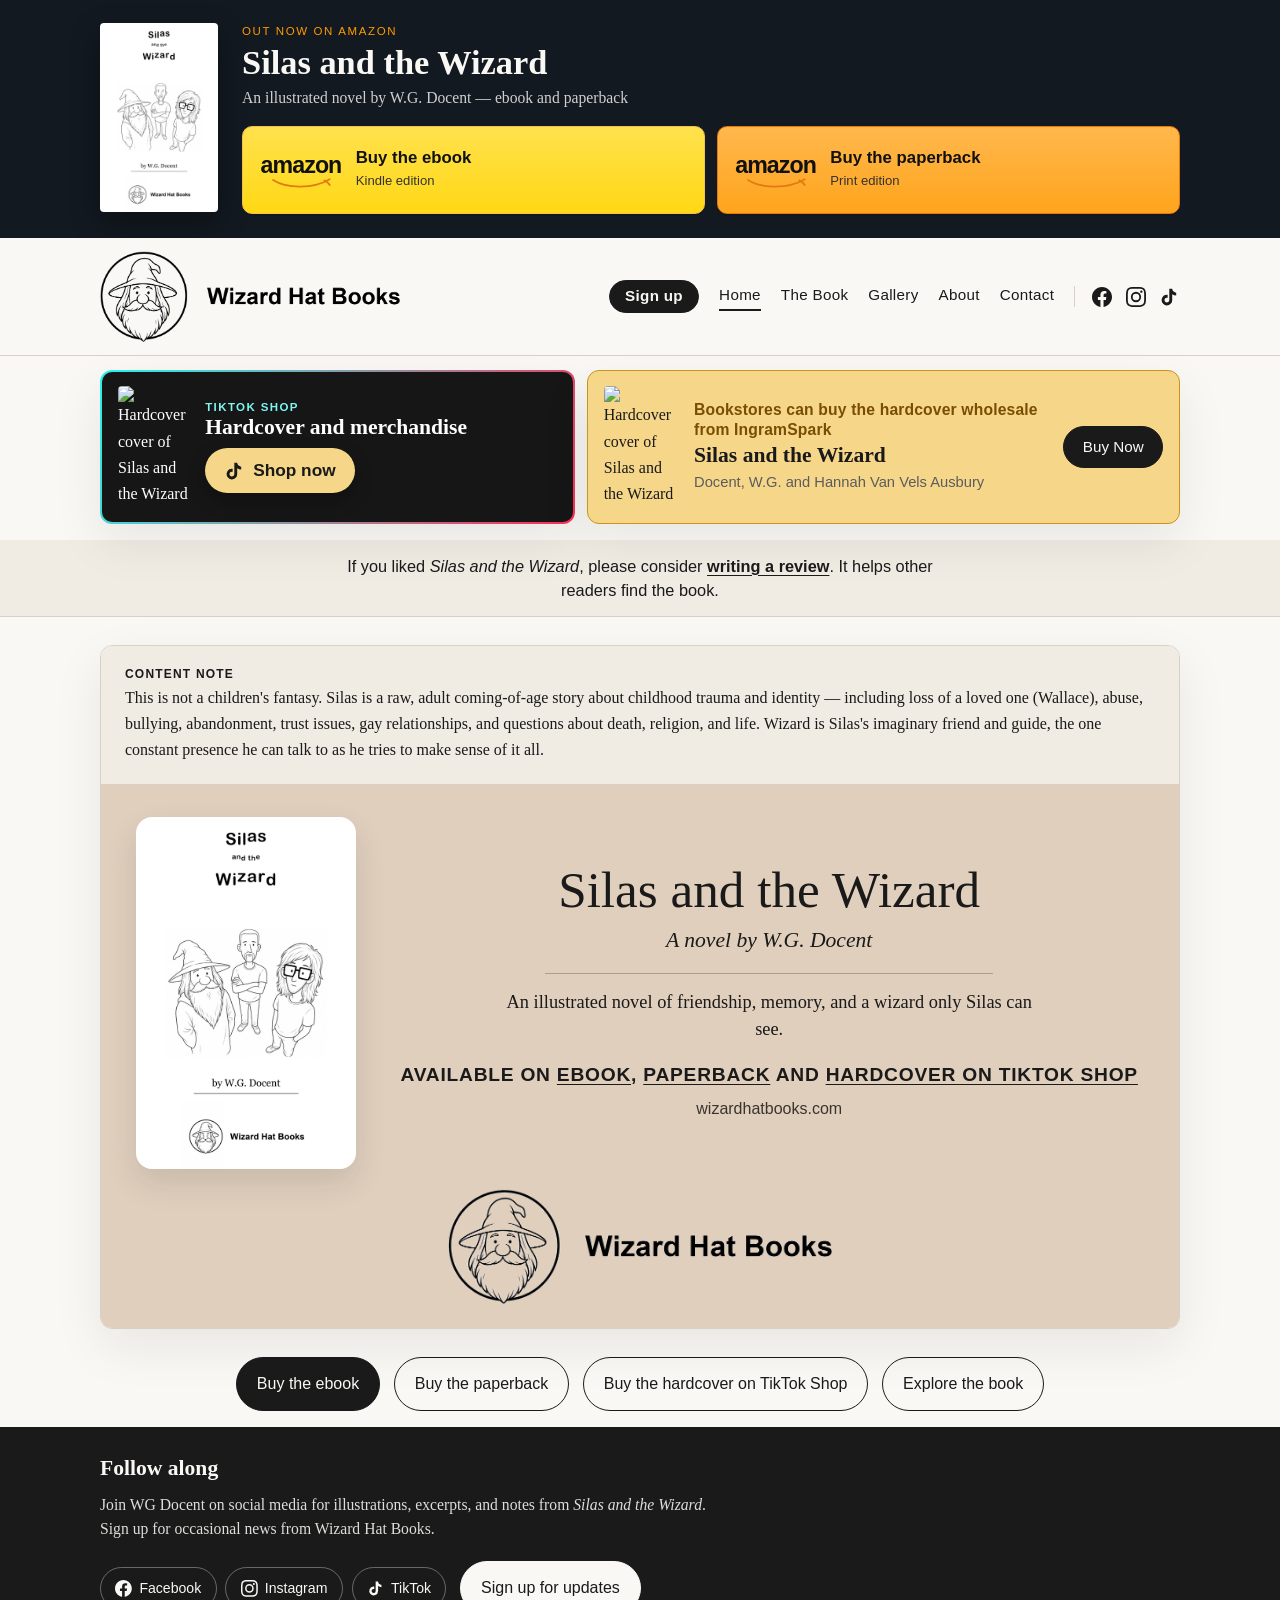
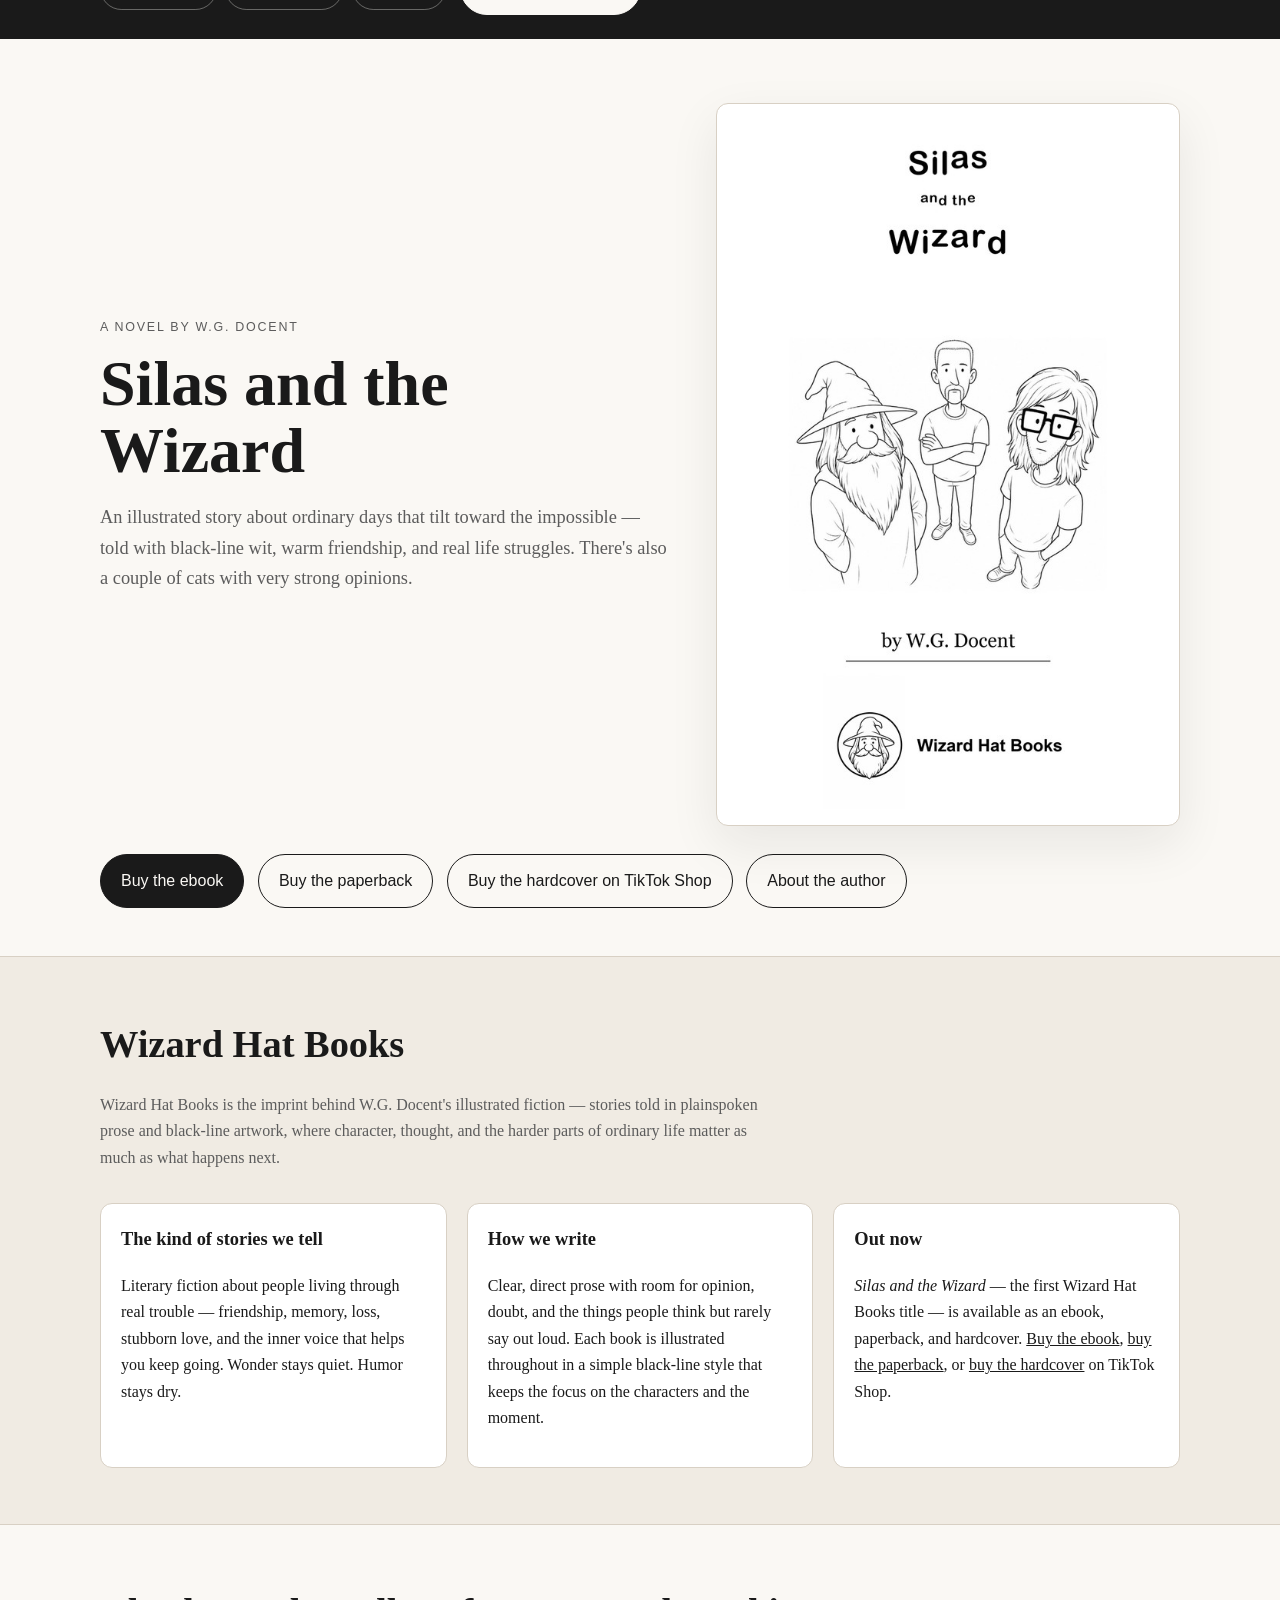
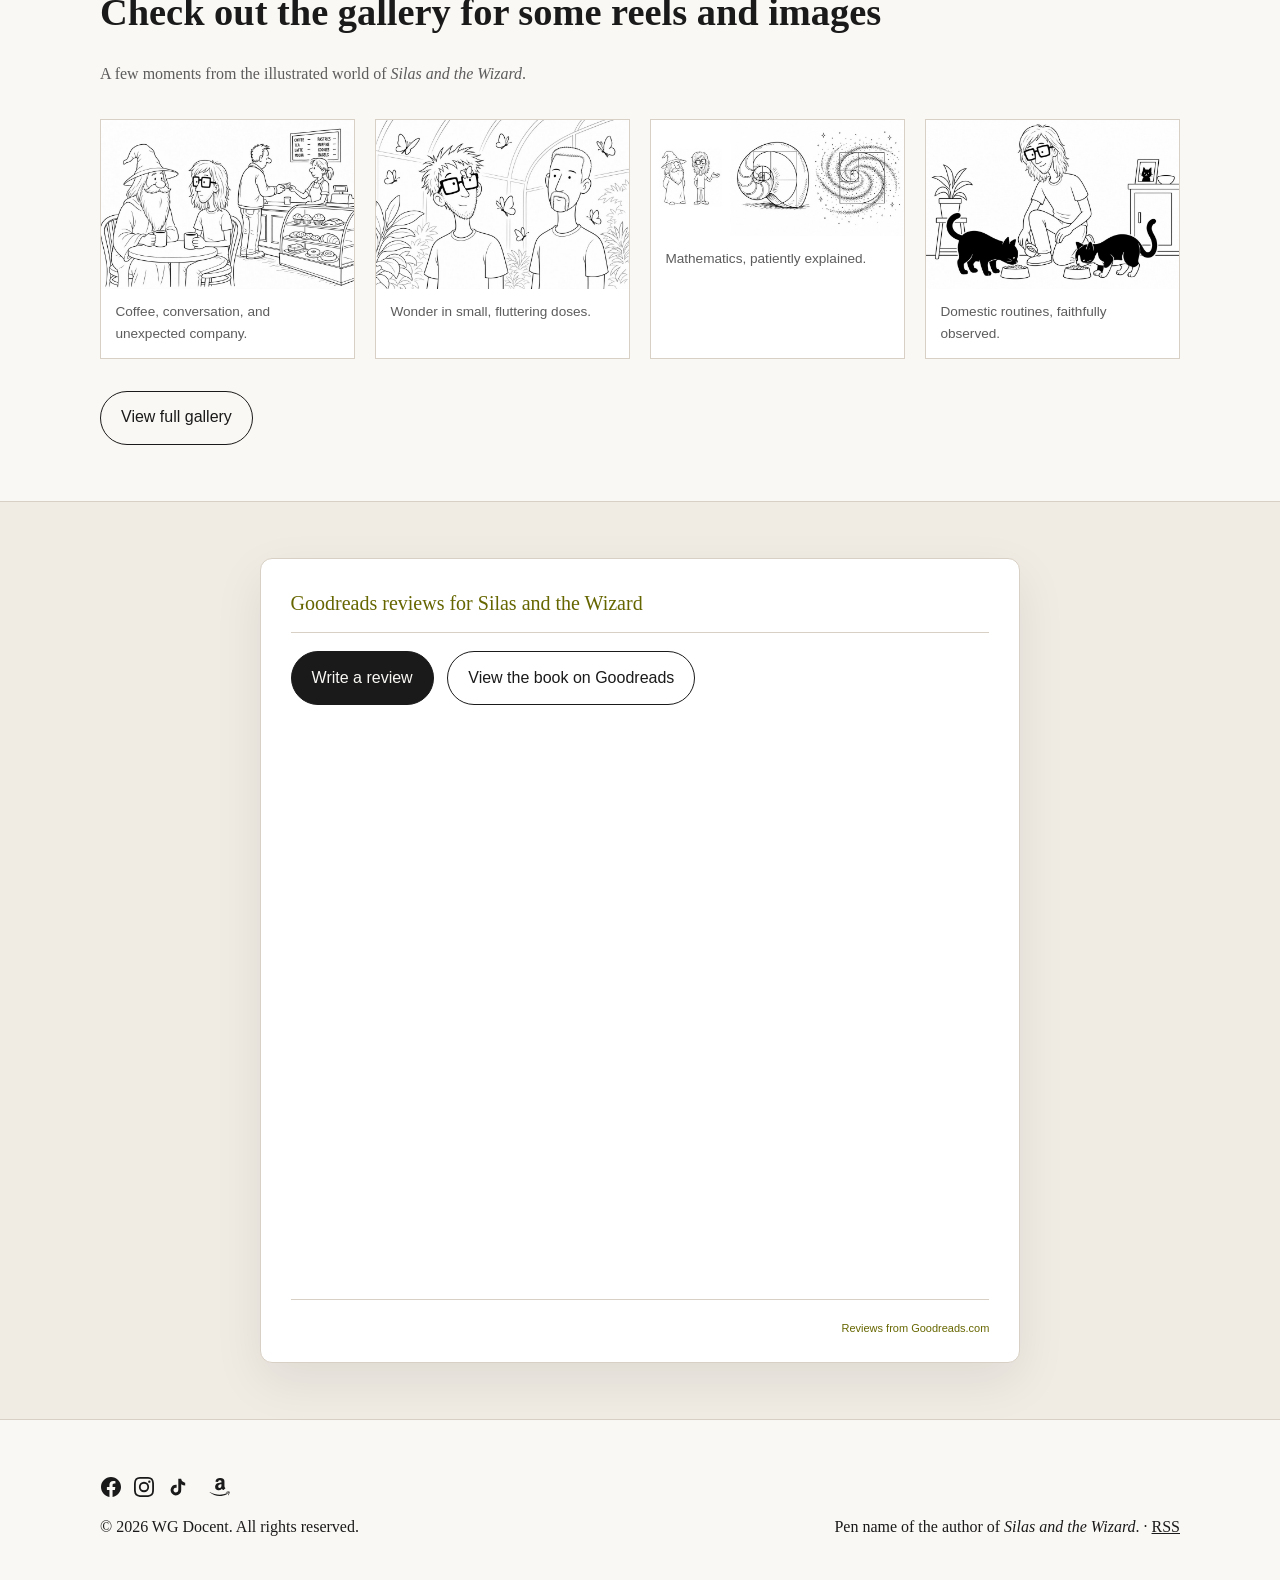
==== commit bcd6283a: "Point the TikTok banner at the shop for hardcover and merchandise. Co-authored-by: eticzon-eng <etic" ====
--- a/index.html
+++ b/index.html
@@ -121,16 +121,16 @@
     </div>
   </header>
 
-  <aside class="printer-banner" aria-label="Buy the hardcover on TikTok Shop, or wholesale from IngramSpark">
+  <aside class="printer-banner" aria-label="Shop the hardcover and merchandise on TikTok, or wholesale from IngramSpark">
     <div class="printer-banner-inner">
       <div class="printer-banner-shop">
         <img src="https://image-hub-cloud.lightningsource.com/2011-04-01/Images/front_cover/x200/sku/9798997124717.jpg?viewkey=361b253be1a44f8da1103b022df74afae7c4aa6b0ea47c385ad0e134e9bc8a8e" alt="Hardcover cover of Silas and the Wizard">
         <div class="printer-banner-shop-copy">
-          <p class="printer-banner-kicker">Hardcover</p>
-          <p class="printer-banner-title">Silas and the Wizard</p>
-          <a class="printer-banner-tiktok" href="https://www.tiktok.com/view/product/1732809589560545892" target="_blank" rel="noopener noreferrer">
+          <p class="printer-banner-kicker">TikTok Shop</p>
+          <p class="printer-banner-title">Hardcover and merchandise</p>
+          <a class="printer-banner-tiktok" href="https://vt.tiktok.com/ZTP4ymwmL/" target="_blank" rel="noopener noreferrer">
             <svg xmlns="http://www.w3.org/2000/svg" viewBox="0 0 24 24" width="20" height="20" aria-hidden="true" focusable="false"><path fill="currentColor" d="M19.59 6.69a4.83 4.83 0 0 1-3.77-4.25V2h-3.45v13.67a2.89 2.89 0 0 1-5.2 1.74 2.89 2.89 0 0 1 2.31-4.64 2.93 2.93 0 0 1 .88.13V9.4a6.84 6.84 0 0 0-1-.05A6.33 6.33 0 0 0 5 20.1a6.34 6.34 0 0 0 10.86-4.43v-7a8.16 8.16 0 0 0 4.77 1.52v-3.4a4.85 4.85 0 0 1-1-.1z"/></svg>
-            Buy on TikTok Shop
+            Shop now
           </a>
         </div>
       </div>
--- a/css/style.css
+++ b/css/style.css
@@ -780,7 +780,9 @@
 }
 
 .gallery-page {
-  grid-template-columns: repeat(auto-fill, minmax(280px, 1fr));
+  grid-template-columns: repeat(auto-fill, 152px);
+  justify-content: start;
+  gap: 0.85rem;
 }
 
 .gallery-thumb {
@@ -837,28 +839,71 @@
 
 .reel-grid {
   display: flex;
-  flex-wrap: nowrap;
-  justify-content: center;
+  flex-wrap: wrap;
+  justify-content: flex-start;
   align-items: flex-start;
-  gap: 1.25rem;
+  gap: 0.85rem;
 }
 
 .reel-grid .reel-card {
   margin: 0;
-  flex: 1 1 0;
-  width: auto;
-  max-width: 360px;
+  flex: 0 0 152px;
+  width: 152px;
+  max-width: 152px;
   min-width: 0;
 }
 
-.reel-video {
+.reel-thumb {
+  position: relative;
   display: block;
   width: 100%;
-  min-width: 0;
-  height: auto;
+  padding: 0;
+  border: 0;
+  background: var(--ink);
+  cursor: pointer;
+  line-height: 0;
+}
+
+.reel-thumb img {
+  width: 100%;
   aspect-ratio: 9 / 16;
-  background: var(--ink);
-  vertical-align: middle;
+  object-fit: cover;
+  pointer-events: none;
+  transition: opacity 0.15s ease;
+}
+
+.reel-thumb:hover img,
+.reel-thumb:focus-visible img {
+  opacity: 0.88;
+}
+
+.reel-thumb:focus-visible {
+  outline: 2px solid var(--ink);
+  outline-offset: 2px;
+}
+
+.reel-play {
+  position: absolute;
+  left: 50%;
+  top: 50%;
+  width: 2.35rem;
+  height: 2.35rem;
+  transform: translate(-50%, -50%);
+  border-radius: 50%;
+  background: rgba(26, 26, 26, 0.78);
+  box-shadow: 0 6px 16px rgba(26, 26, 26, 0.28);
+  pointer-events: none;
+}
+
+.reel-play::before {
+  content: "";
+  position: absolute;
+  left: 55%;
+  top: 50%;
+  transform: translate(-50%, -50%);
+  border-style: solid;
+  border-width: 0.4rem 0 0.4rem 0.68rem;
+  border-color: transparent transparent transparent #fff;
 }
 
 .reel-card figcaption {
@@ -902,6 +947,23 @@
   width: auto;
   height: auto;
   background: white;
+}
+
+.lightbox-video {
+  display: none;
+  max-width: min(calc(100vw - 6rem), calc((100vh - 7.5rem) * 9 / 16));
+  max-height: calc(100vh - 7.5rem);
+  width: auto;
+  height: auto;
+  background: #111;
+}
+
+.lightbox.is-reel .lightbox-image {
+  display: none;
+}
+
+.lightbox.is-reel .lightbox-video {
+  display: block;
 }
 
 .lightbox-caption {
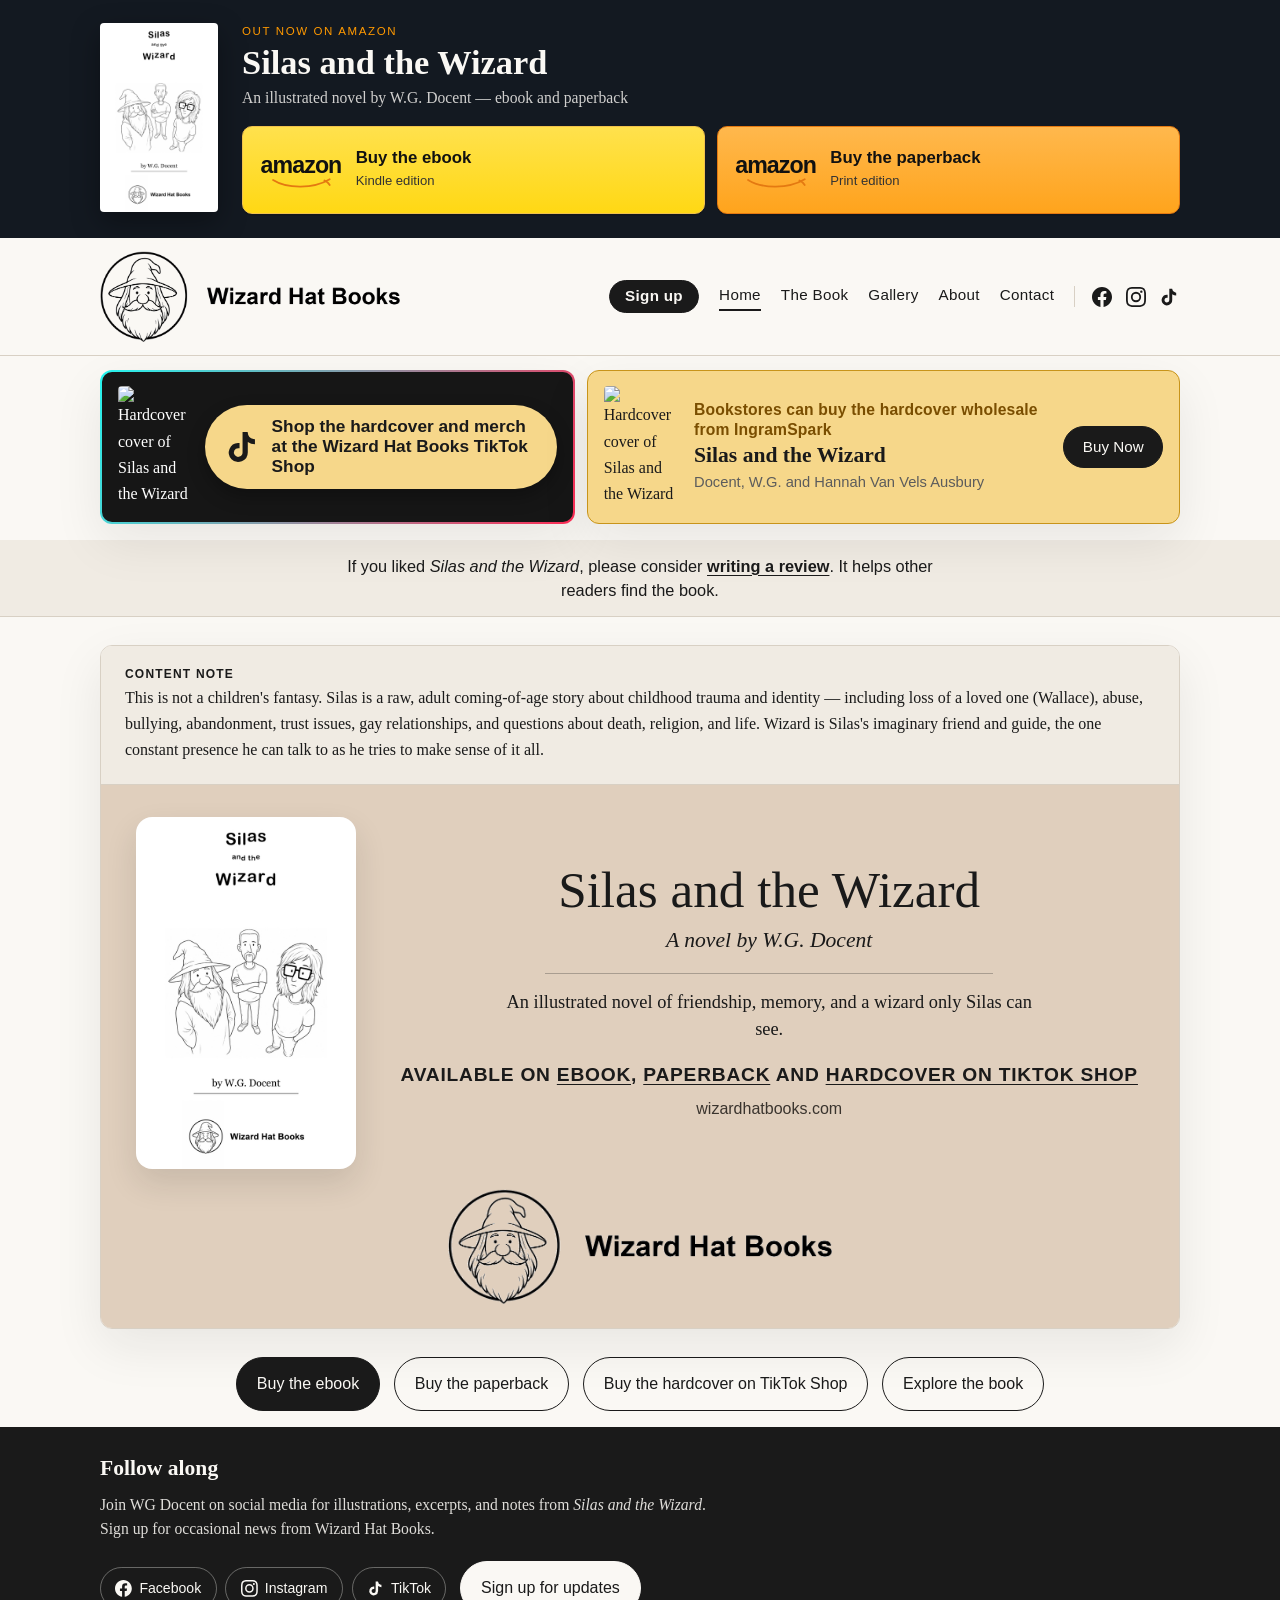
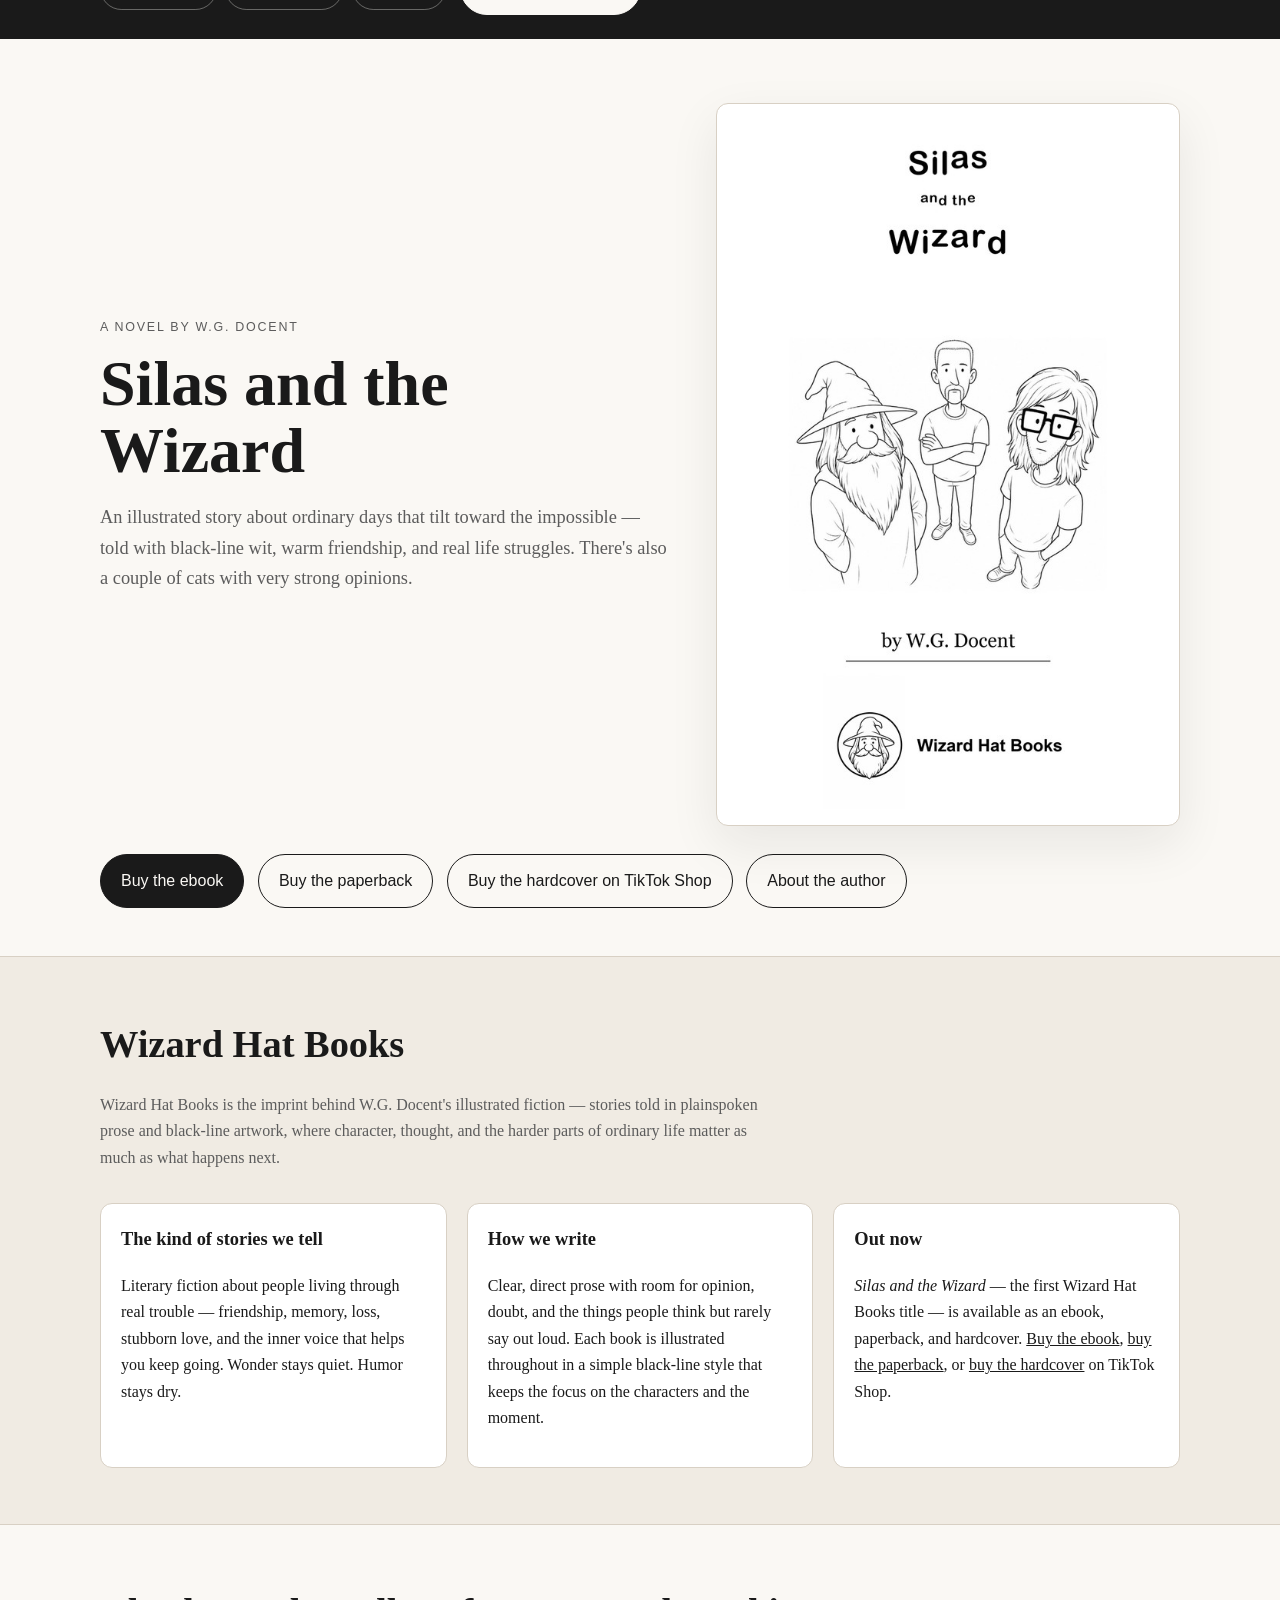
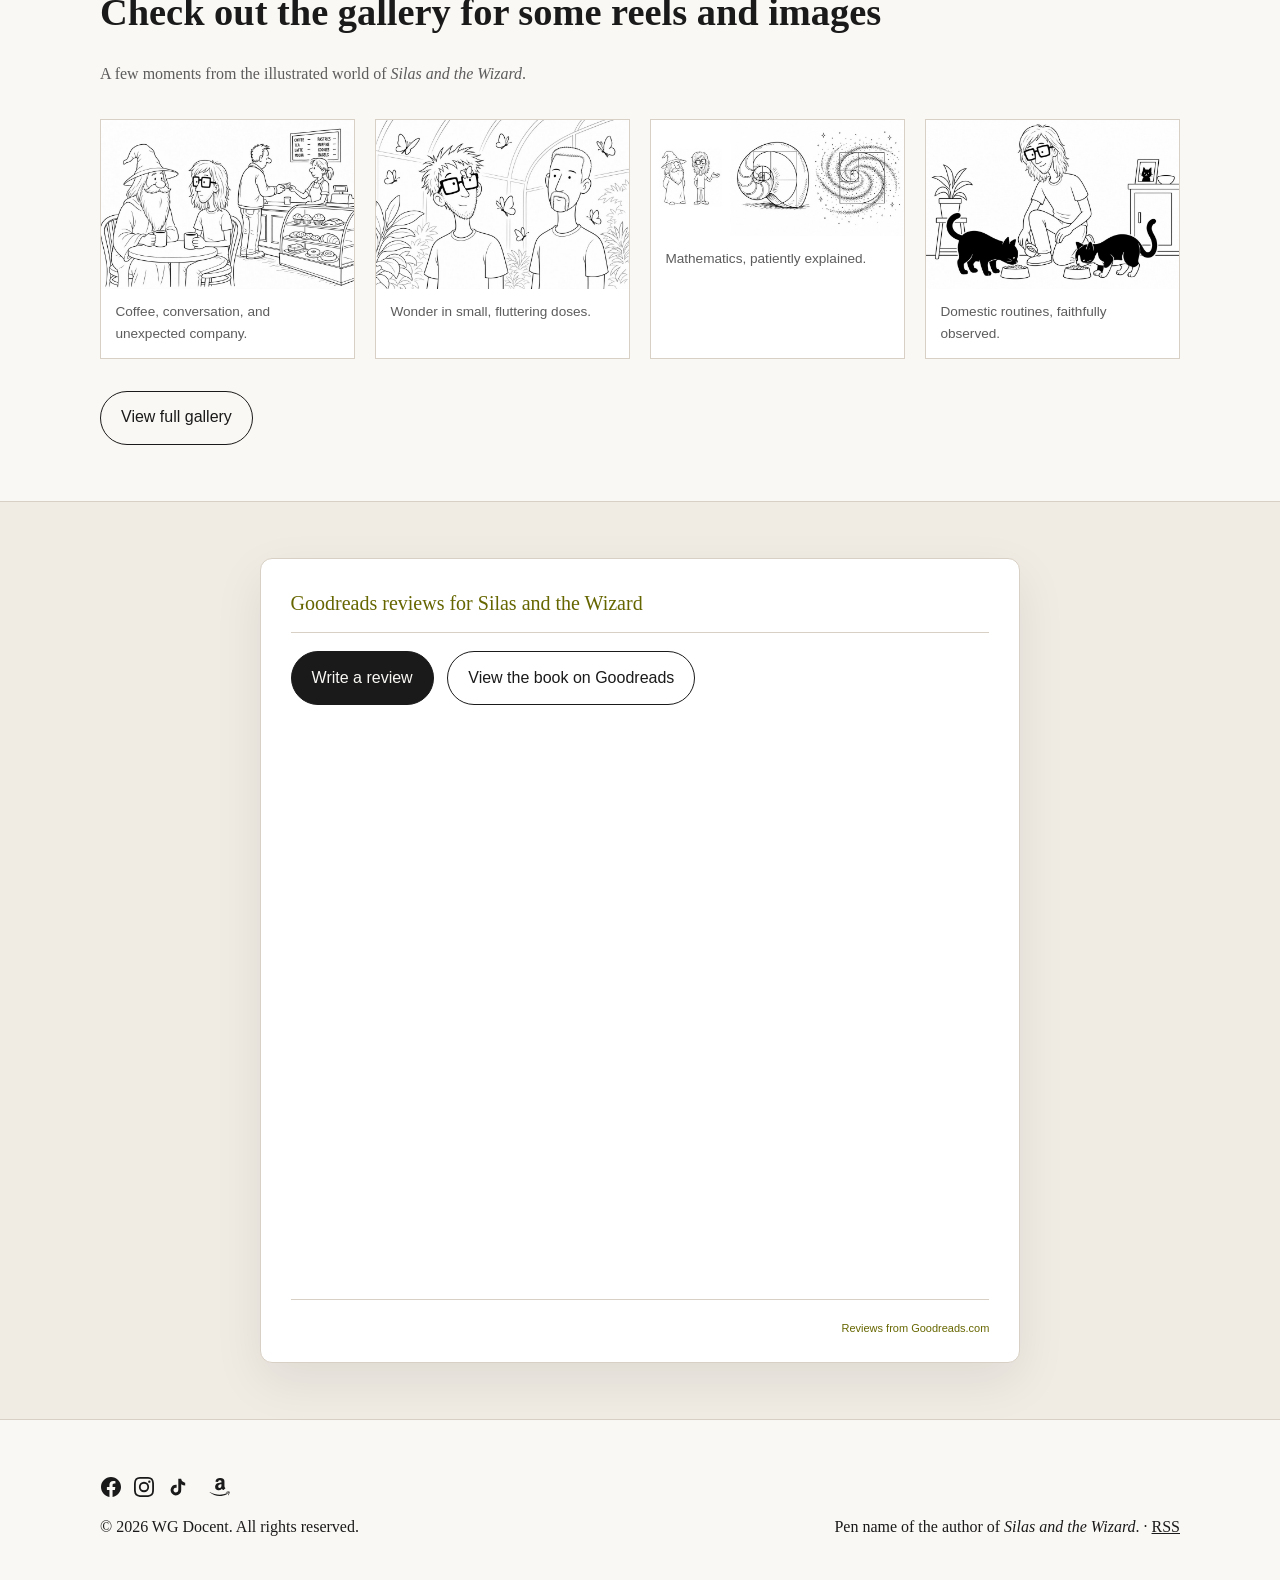
==== commit bd90db09: "Use the hardcover and merch line on the TikTok shop banner. Co-authored-by: eticzon-eng <eticzon-eng" ====
--- a/index.html
+++ b/index.html
@@ -121,16 +121,14 @@
     </div>
   </header>
 
-  <aside class="printer-banner" aria-label="Shop the hardcover and merchandise on TikTok, or wholesale from IngramSpark">
+  <aside class="printer-banner" aria-label="Shop the hardcover and merch at the Wizard Hat Books TikTok Shop, or wholesale from IngramSpark">
     <div class="printer-banner-inner">
       <div class="printer-banner-shop">
         <img src="https://image-hub-cloud.lightningsource.com/2011-04-01/Images/front_cover/x200/sku/9798997124717.jpg?viewkey=361b253be1a44f8da1103b022df74afae7c4aa6b0ea47c385ad0e134e9bc8a8e" alt="Hardcover cover of Silas and the Wizard">
         <div class="printer-banner-shop-copy">
-          <p class="printer-banner-kicker">TikTok Shop</p>
-          <p class="printer-banner-title">Hardcover and merchandise</p>
           <a class="printer-banner-tiktok" href="https://vt.tiktok.com/ZTP4ymwmL/" target="_blank" rel="noopener noreferrer">
-            <svg xmlns="http://www.w3.org/2000/svg" viewBox="0 0 24 24" width="20" height="20" aria-hidden="true" focusable="false"><path fill="currentColor" d="M19.59 6.69a4.83 4.83 0 0 1-3.77-4.25V2h-3.45v13.67a2.89 2.89 0 0 1-5.2 1.74 2.89 2.89 0 0 1 2.31-4.64 2.93 2.93 0 0 1 .88.13V9.4a6.84 6.84 0 0 0-1-.05A6.33 6.33 0 0 0 5 20.1a6.34 6.34 0 0 0 10.86-4.43v-7a8.16 8.16 0 0 0 4.77 1.52v-3.4a4.85 4.85 0 0 1-1-.1z"/></svg>
-            Shop now
+            <svg xmlns="http://www.w3.org/2000/svg" viewBox="0 0 24 24" width="36" height="36" aria-hidden="true" focusable="false"><path fill="currentColor" d="M19.59 6.69a4.83 4.83 0 0 1-3.77-4.25V2h-3.45v13.67a2.89 2.89 0 0 1-5.2 1.74 2.89 2.89 0 0 1 2.31-4.64 2.93 2.93 0 0 1 .88.13V9.4a6.84 6.84 0 0 0-1-.05A6.33 6.33 0 0 0 5 20.1a6.34 6.34 0 0 0 10.86-4.43v-7a8.16 8.16 0 0 0 4.77 1.52v-3.4a4.85 4.85 0 0 1-1-.1z"/></svg>
+            <span>Shop the hardcover and merch at the Wizard Hat Books TikTok Shop</span>
           </a>
         </div>
       </div>
--- a/css/style.css
+++ b/css/style.css
@@ -218,10 +218,13 @@
 }
 
 .printer-banner-tiktok {
-  display: inline-flex;
-  align-items: center;
-  gap: 0.55rem;
-  margin-top: 0.55rem;
+  display: flex;
+  align-items: center;
+  justify-content: center;
+  gap: 0.7rem;
+  width: 100%;
+  box-sizing: border-box;
+  margin-top: 0;
   padding: 0.78rem 1.2rem;
   background: #f6d78a;
   color: #1a1a1a;
@@ -247,9 +250,13 @@
 }
 
 .printer-banner-tiktok svg {
-  width: 20px;
-  height: 20px;
+  width: 36px;
+  height: 36px;
   flex-shrink: 0;
+}
+
+.printer-banner-tiktok span {
+  min-width: 0;
 }
 
 .printer-banner-note {
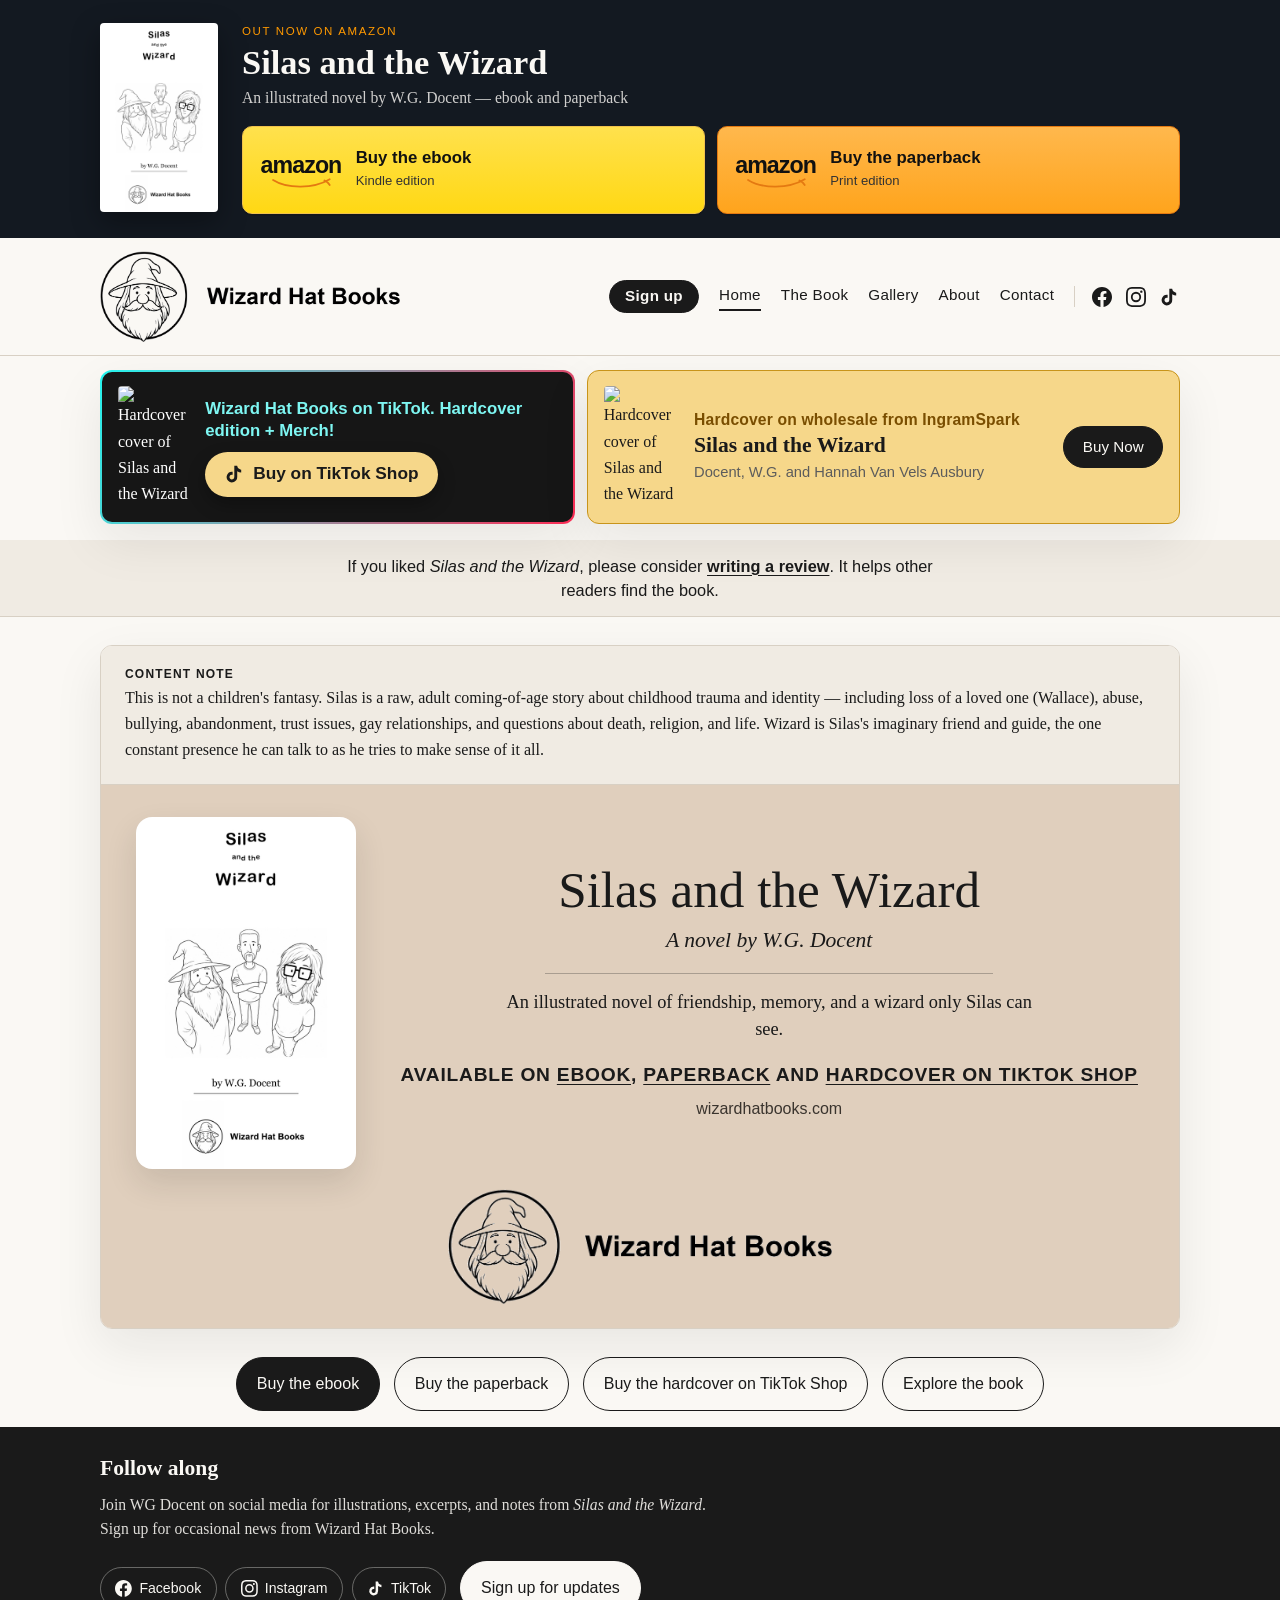
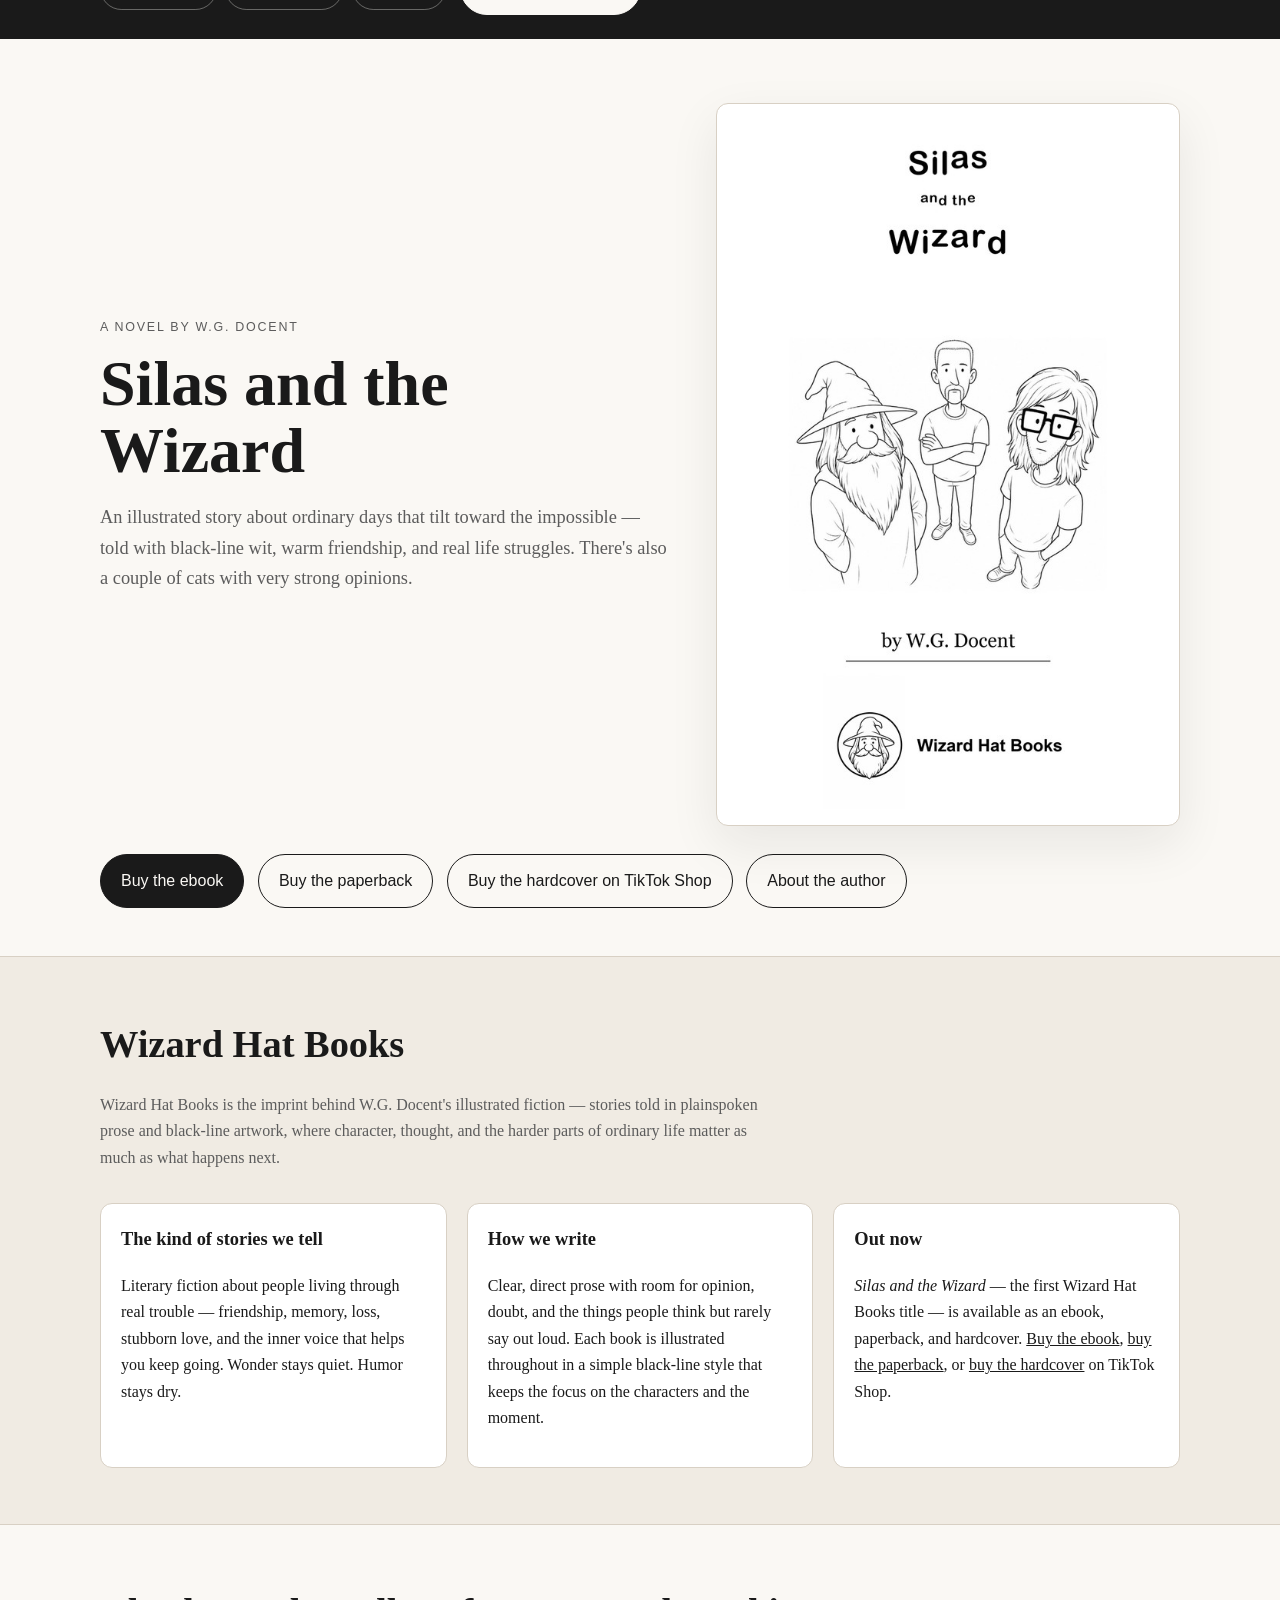
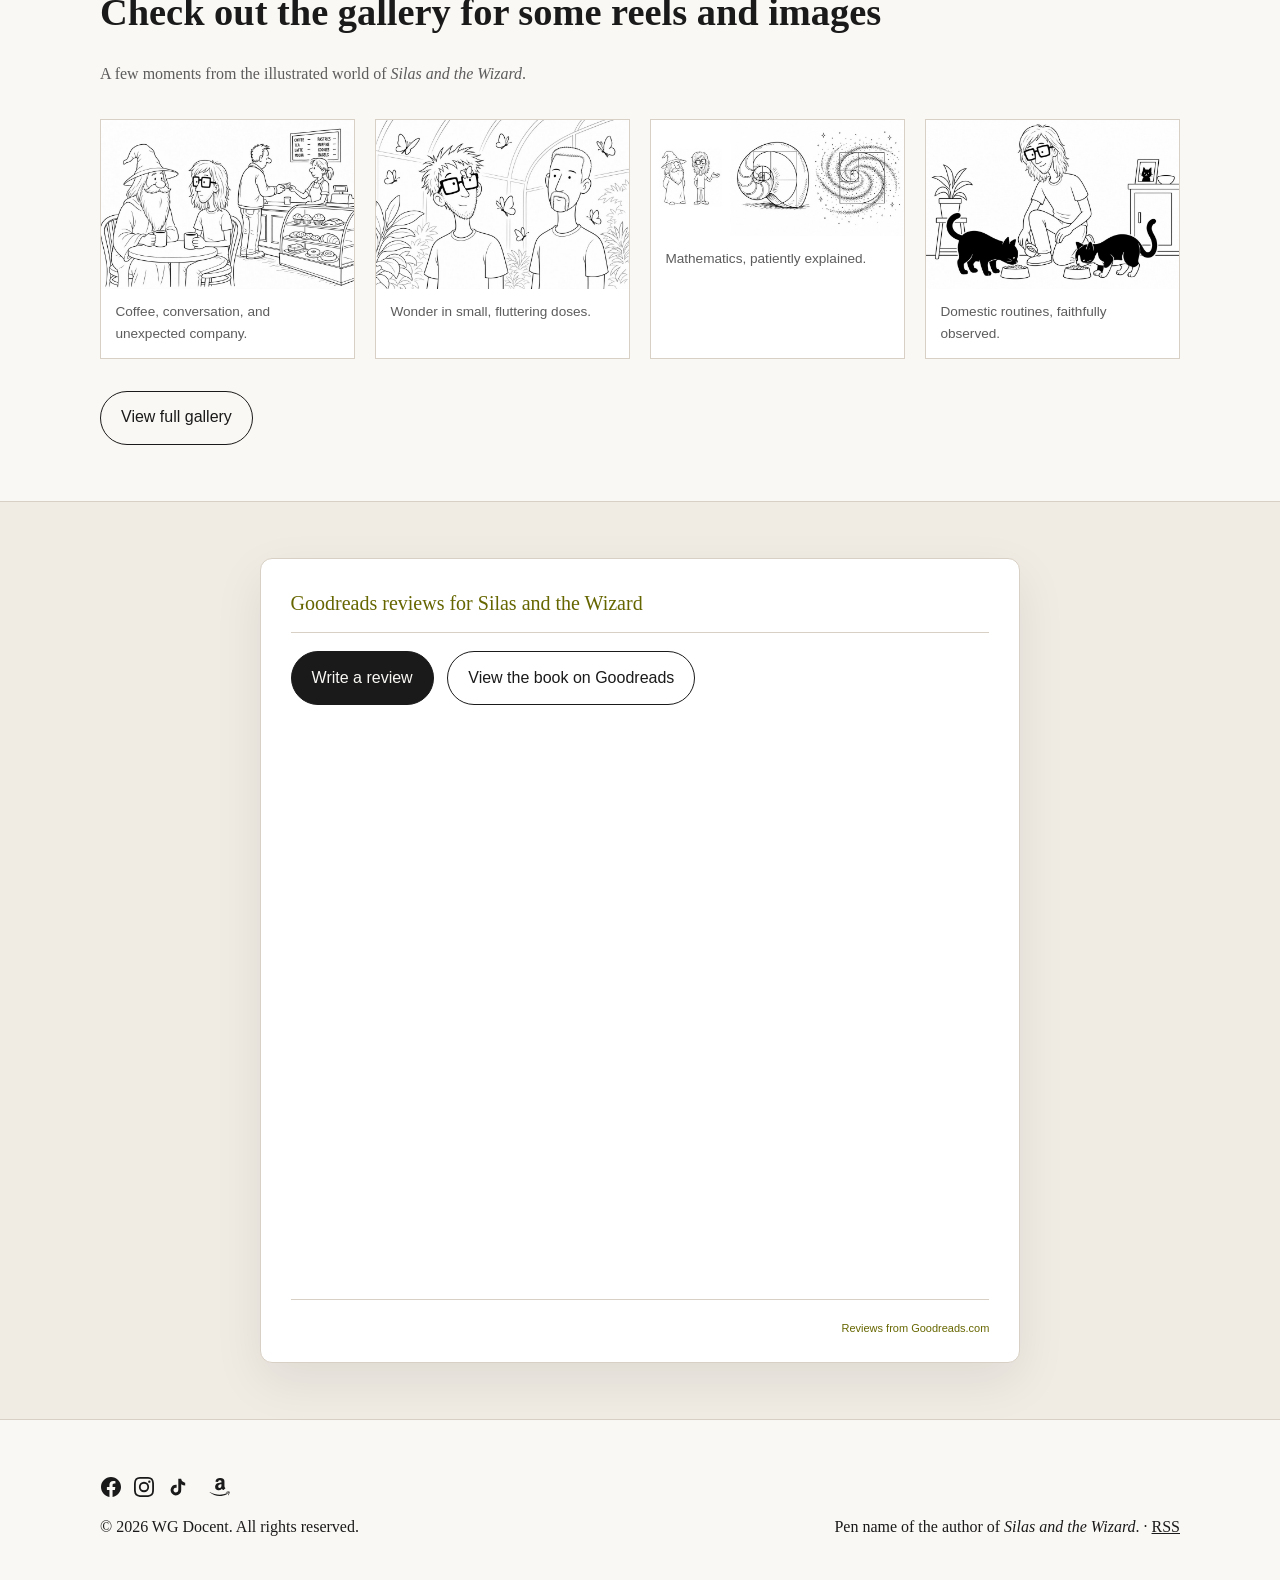
==== commit 6a1f74cb: "Set the IngramSpark banner line to the wholesale wording. Co-authored-by: eticzon-eng <eticzon-eng@u" ====
--- a/index.html
+++ b/index.html
@@ -121,21 +121,22 @@
     </div>
   </header>
 
-  <aside class="printer-banner" aria-label="Shop the hardcover and merch at the Wizard Hat Books TikTok Shop, or wholesale from IngramSpark">
+  <aside class="printer-banner" aria-label="Wizard Hat Books on TikTok. Hardcover edition + Merch!, or wholesale from IngramSpark">
     <div class="printer-banner-inner">
-      <div class="printer-banner-shop">
+      <a class="printer-banner-shop" href="https://vt.tiktok.com/ZTP4ymwmL/" target="_blank" rel="noopener noreferrer">
         <img src="https://image-hub-cloud.lightningsource.com/2011-04-01/Images/front_cover/x200/sku/9798997124717.jpg?viewkey=361b253be1a44f8da1103b022df74afae7c4aa6b0ea47c385ad0e134e9bc8a8e" alt="Hardcover cover of Silas and the Wizard">
-        <div class="printer-banner-shop-copy">
-          <a class="printer-banner-tiktok" href="https://vt.tiktok.com/ZTP4ymwmL/" target="_blank" rel="noopener noreferrer">
-            <svg xmlns="http://www.w3.org/2000/svg" viewBox="0 0 24 24" width="36" height="36" aria-hidden="true" focusable="false"><path fill="currentColor" d="M19.59 6.69a4.83 4.83 0 0 1-3.77-4.25V2h-3.45v13.67a2.89 2.89 0 0 1-5.2 1.74 2.89 2.89 0 0 1 2.31-4.64 2.93 2.93 0 0 1 .88.13V9.4a6.84 6.84 0 0 0-1-.05A6.33 6.33 0 0 0 5 20.1a6.34 6.34 0 0 0 10.86-4.43v-7a8.16 8.16 0 0 0 4.77 1.52v-3.4a4.85 4.85 0 0 1-1-.1z"/></svg>
-            <span>Shop the hardcover and merch at the Wizard Hat Books TikTok Shop</span>
-          </a>
-        </div>
-      </div>
+        <span class="printer-banner-shop-copy">
+          <span class="printer-banner-kicker">Wizard Hat Books on TikTok. Hardcover edition + Merch!</span>
+          <span class="printer-banner-tiktok">
+            <svg xmlns="http://www.w3.org/2000/svg" viewBox="0 0 24 24" width="20" height="20" aria-hidden="true" focusable="false"><path fill="currentColor" d="M19.59 6.69a4.83 4.83 0 0 1-3.77-4.25V2h-3.45v13.67a2.89 2.89 0 0 1-5.2 1.74 2.89 2.89 0 0 1 2.31-4.64 2.93 2.93 0 0 1 .88.13V9.4a6.84 6.84 0 0 0-1-.05A6.33 6.33 0 0 0 5 20.1a6.34 6.34 0 0 0 10.86-4.43v-7a8.16 8.16 0 0 0 4.77 1.52v-3.4a4.85 4.85 0 0 1-1-.1z"/></svg>
+            Buy on TikTok Shop
+          </span>
+        </span>
+      </a>
       <a class="printer-banner-card" href="https://shop.ingramspark.com/b/084?params=iZlDhQWvcaGsZ76PvGfT9fQfInpW1N8zh0ZOW9kQOO2" target="_blank" rel="noopener noreferrer">
         <img src="https://image-hub-cloud.lightningsource.com/2011-04-01/Images/front_cover/x200/sku/9798997124717.jpg?viewkey=361b253be1a44f8da1103b022df74afae7c4aa6b0ea47c385ad0e134e9bc8a8e" alt="Hardcover cover of Silas and the Wizard">
         <span class="printer-banner-copy">
-          <span class="printer-banner-note">Bookstores can buy the hardcover wholesale from IngramSpark</span>
+          <span class="printer-banner-note">Hardcover on wholesale from IngramSpark</span>
           <span class="printer-banner-title">Silas and the Wizard</span>
           <span class="printer-banner-authors">Docent, W.G. and Hannah Van Vels Ausbury</span>
         </span>
--- a/css/style.css
+++ b/css/style.css
@@ -173,6 +173,7 @@
   gap: 0.95rem;
   padding: 0.9rem 1rem;
   color: #fff;
+  text-decoration: none;
   background:
     linear-gradient(#161616, #161616) padding-box,
     linear-gradient(120deg, #25f4ee, #fe2c55) border-box;
@@ -208,6 +209,10 @@
 
 .printer-banner-shop .printer-banner-kicker {
   color: #7ef6f2;
+  font-size: 1.05rem;
+  letter-spacing: 0;
+  text-transform: none;
+  line-height: 1.35;
 }
 
 .printer-banner-title {
@@ -218,13 +223,10 @@
 }
 
 .printer-banner-tiktok {
-  display: flex;
-  align-items: center;
-  justify-content: center;
-  gap: 0.7rem;
-  width: 100%;
-  box-sizing: border-box;
-  margin-top: 0;
+  display: inline-flex;
+  align-items: center;
+  gap: 0.55rem;
+  margin-top: 0.55rem;
   padding: 0.78rem 1.2rem;
   background: #f6d78a;
   color: #1a1a1a;
@@ -250,13 +252,9 @@
 }
 
 .printer-banner-tiktok svg {
-  width: 36px;
-  height: 36px;
+  width: 20px;
+  height: 20px;
   flex-shrink: 0;
-}
-
-.printer-banner-tiktok span {
-  min-width: 0;
 }
 
 .printer-banner-note {
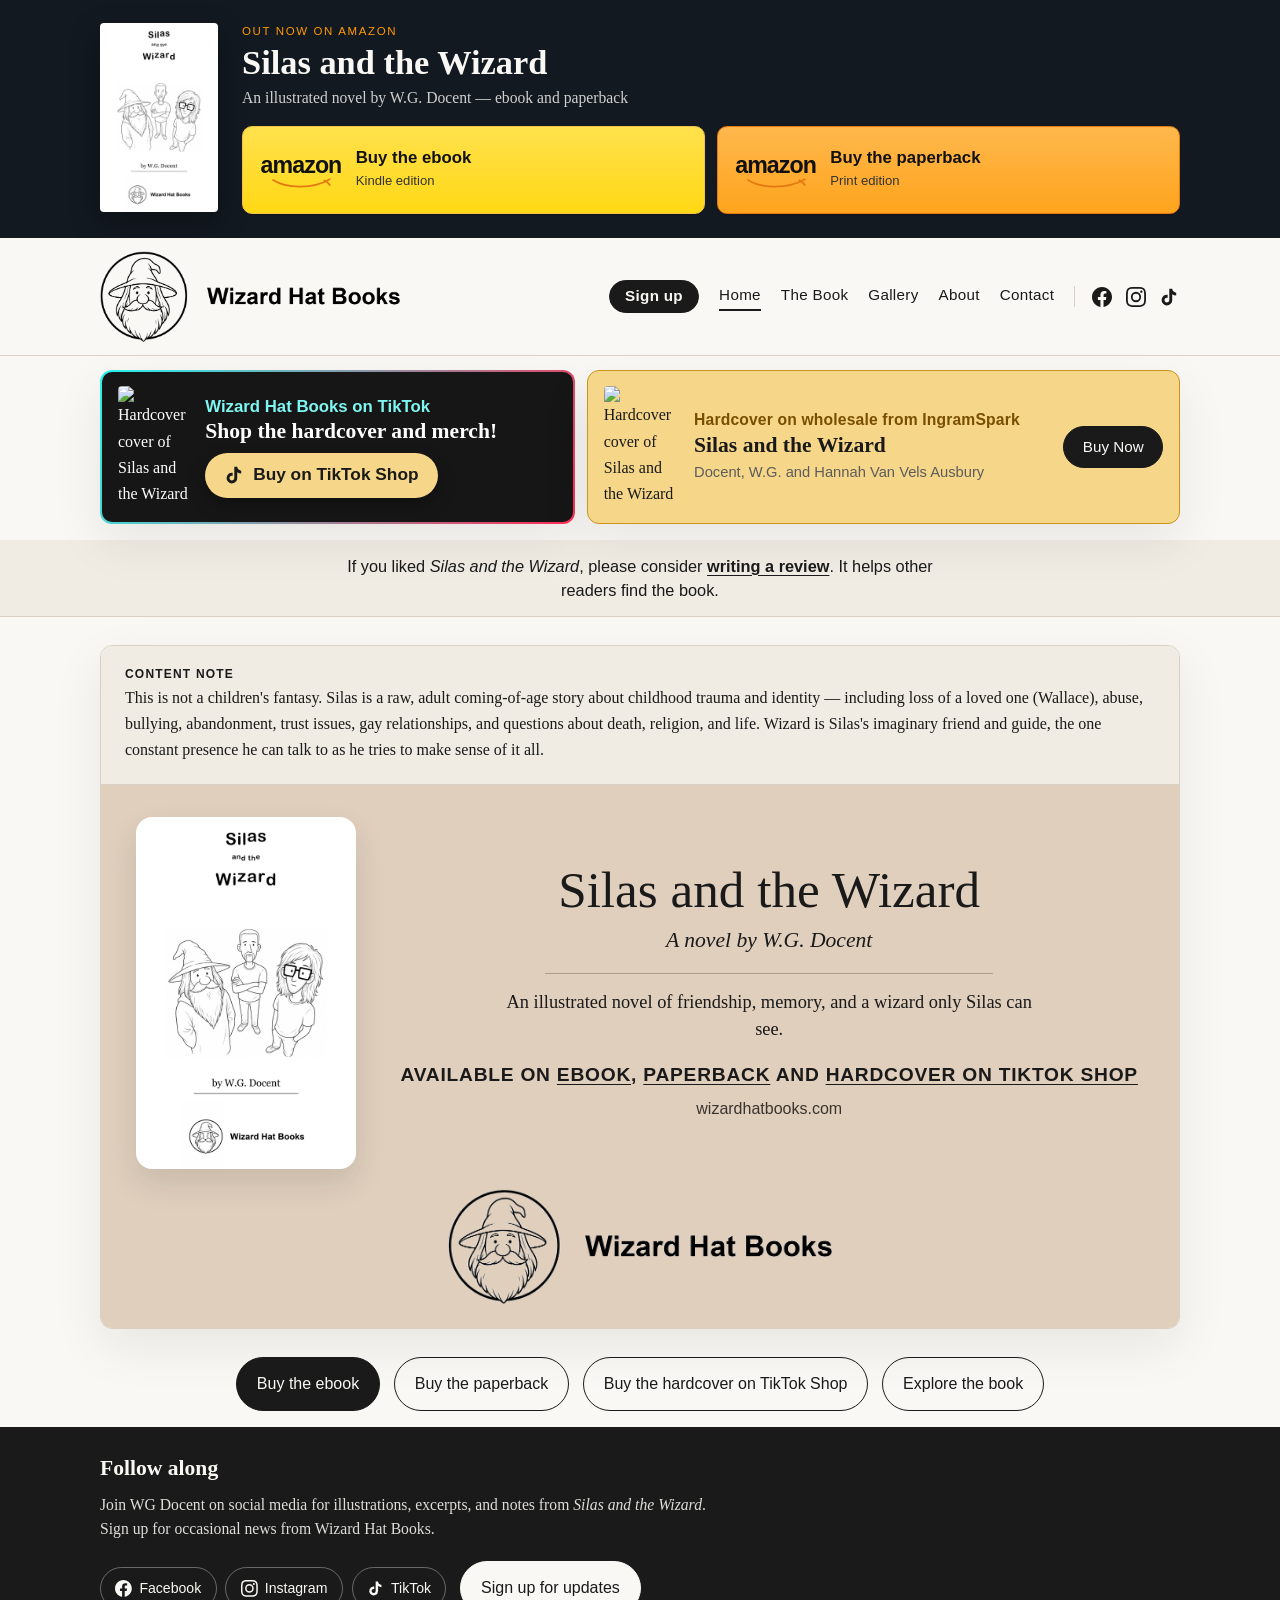
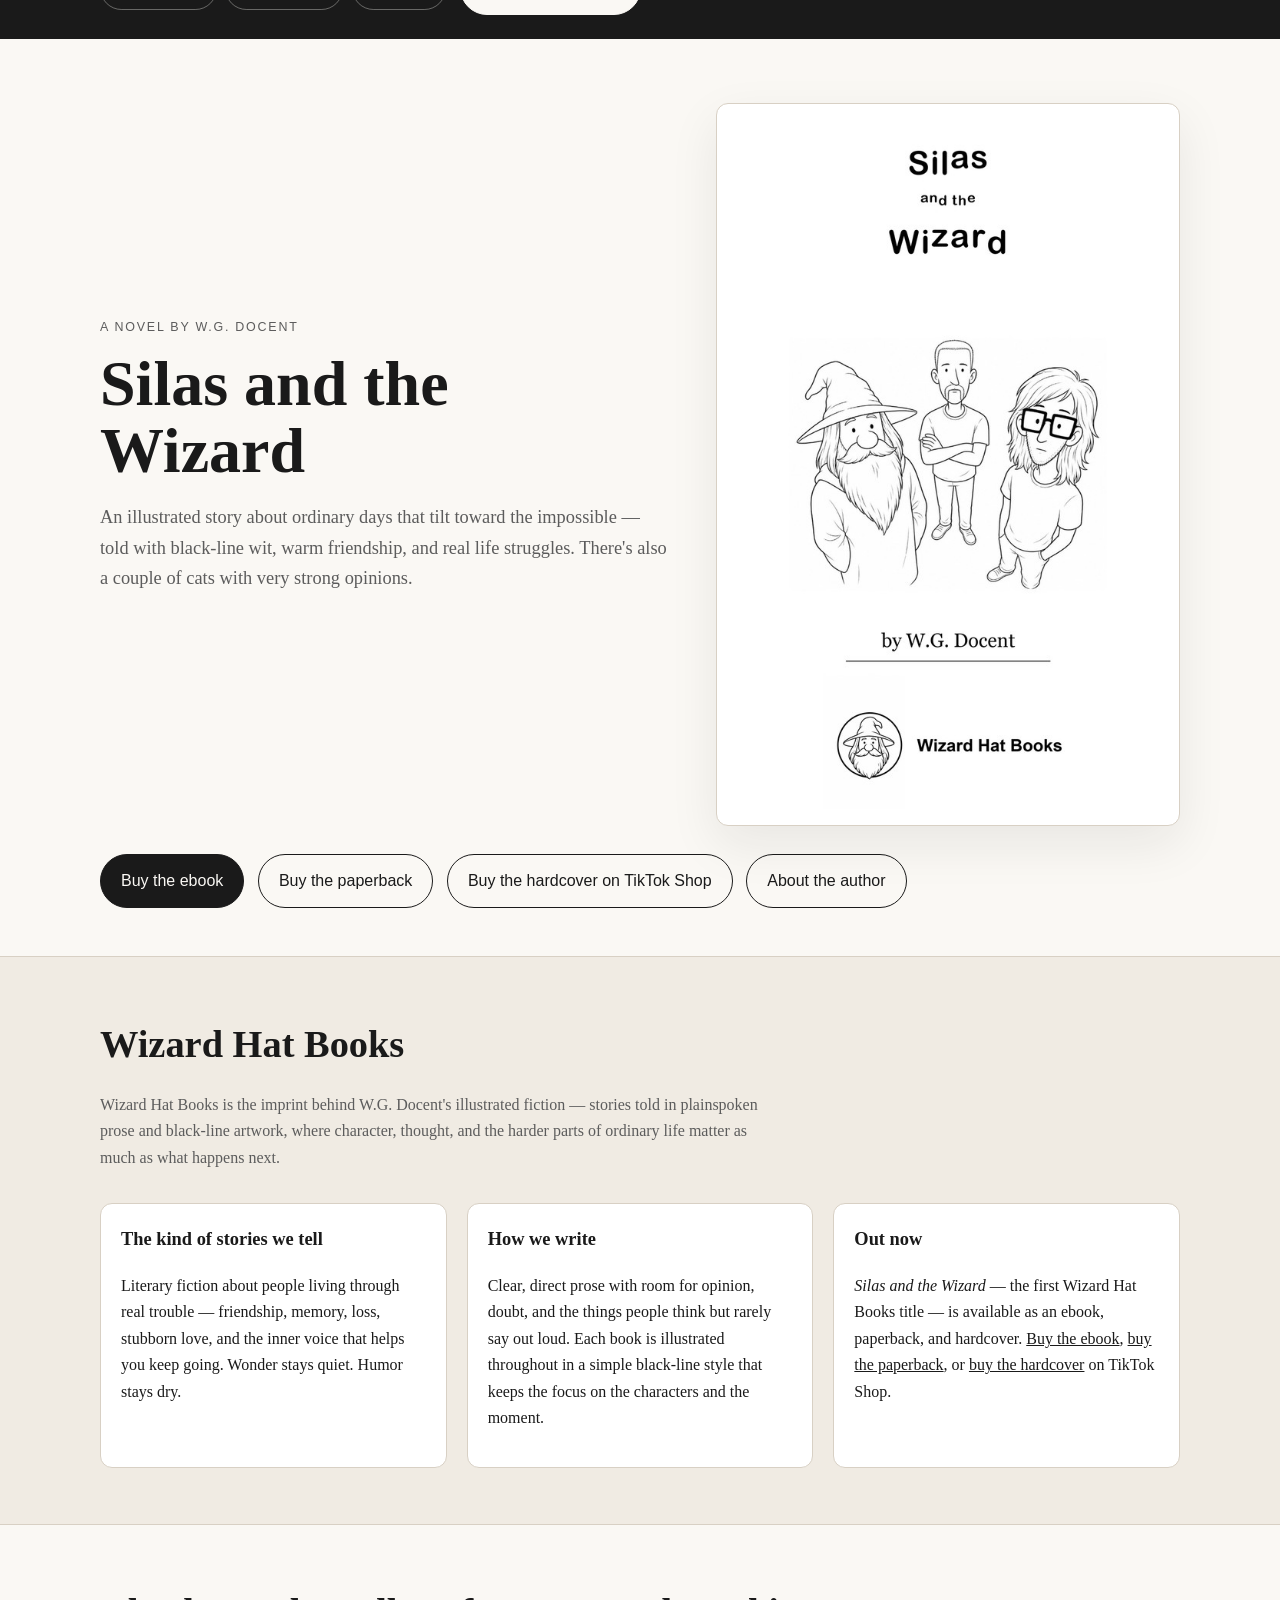
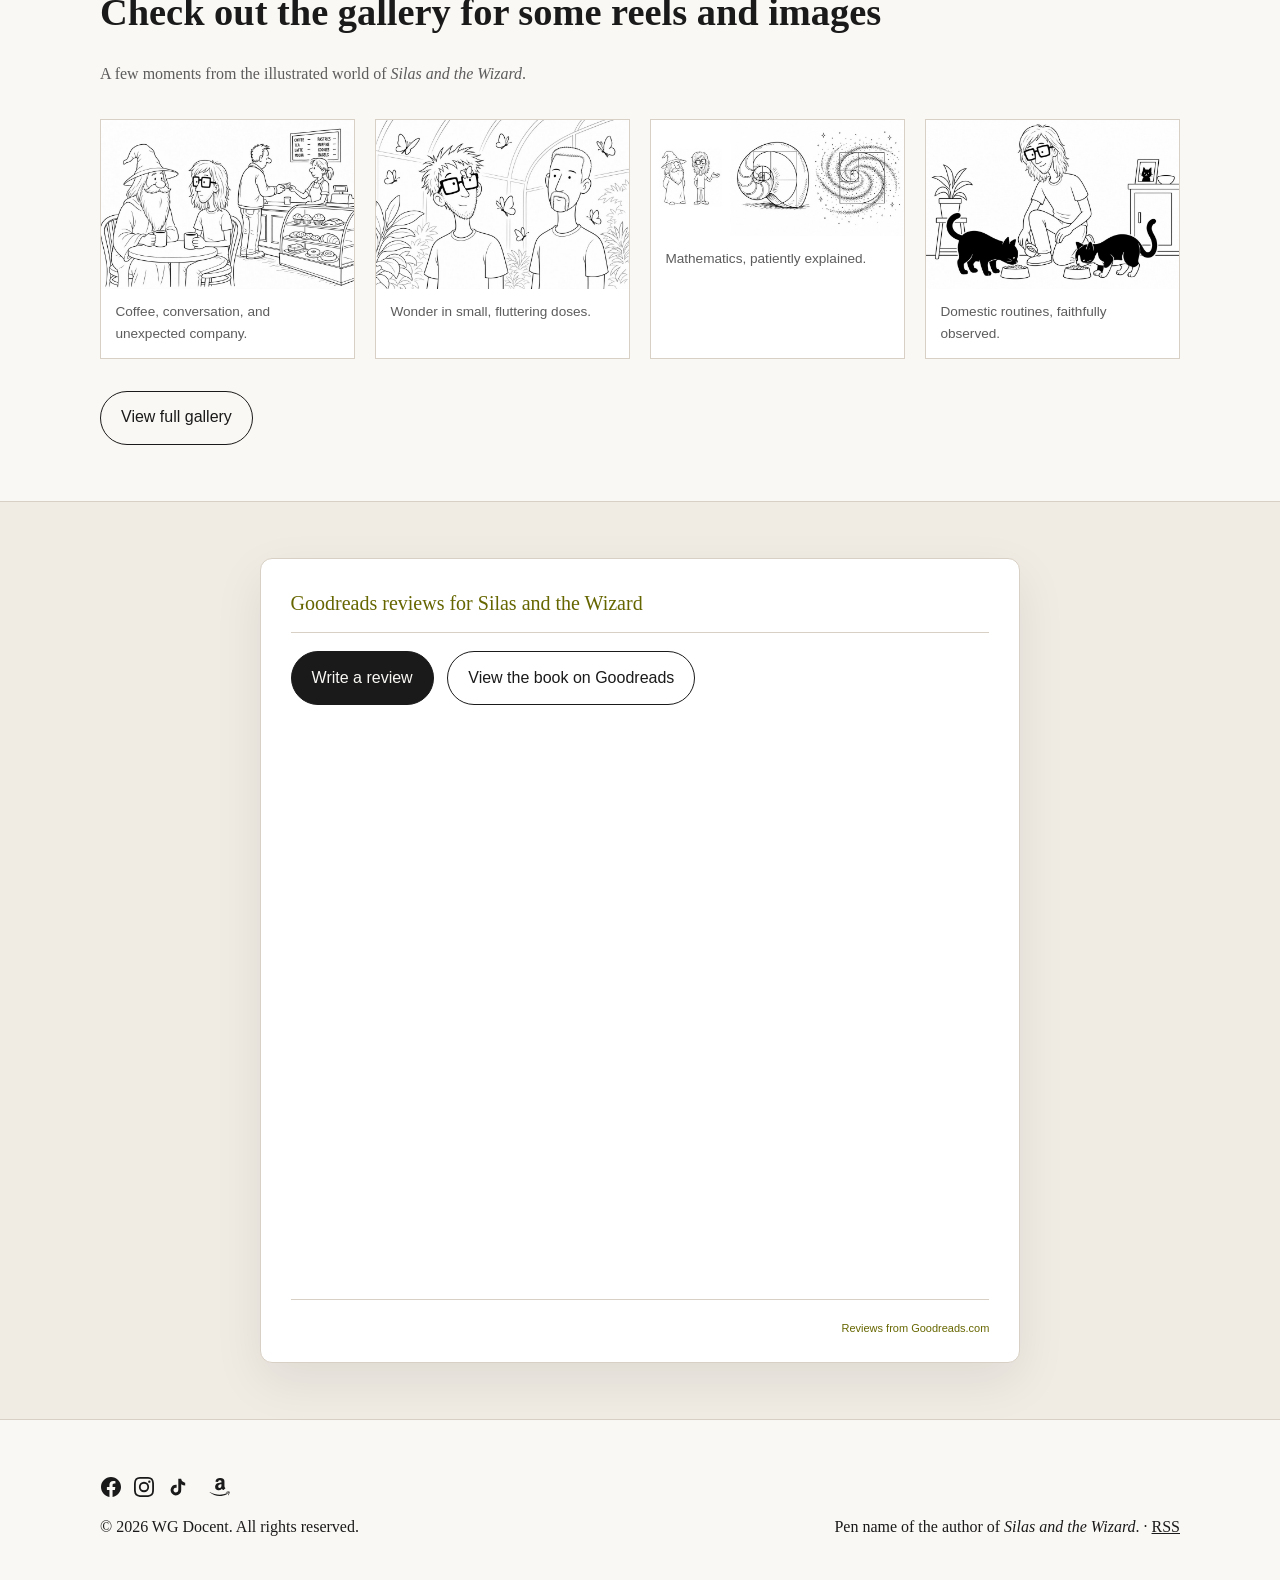
==== commit d893fb8a: "Split the TikTok banner lines and remove the test checkout dots. Co-authored-by: eticzon-eng <eticzo" ====
--- a/index.html
+++ b/index.html
@@ -121,12 +121,13 @@
     </div>
   </header>
 
-  <aside class="printer-banner" aria-label="Wizard Hat Books on TikTok. Hardcover edition + Merch!, or wholesale from IngramSpark">
+  <aside class="printer-banner" aria-label="Wizard Hat Books on TikTok. Shop the hardcover and merch! Hardcover on wholesale from IngramSpark">
     <div class="printer-banner-inner">
       <a class="printer-banner-shop" href="https://vt.tiktok.com/ZTP4ymwmL/" target="_blank" rel="noopener noreferrer">
         <img src="https://image-hub-cloud.lightningsource.com/2011-04-01/Images/front_cover/x200/sku/9798997124717.jpg?viewkey=361b253be1a44f8da1103b022df74afae7c4aa6b0ea47c385ad0e134e9bc8a8e" alt="Hardcover cover of Silas and the Wizard">
         <span class="printer-banner-shop-copy">
-          <span class="printer-banner-kicker">Wizard Hat Books on TikTok. Hardcover edition + Merch!</span>
+          <span class="printer-banner-kicker">Wizard Hat Books on TikTok</span>
+          <span class="printer-banner-title">Shop the hardcover and merch!</span>
           <span class="printer-banner-tiktok">
             <svg xmlns="http://www.w3.org/2000/svg" viewBox="0 0 24 24" width="20" height="20" aria-hidden="true" focusable="false"><path fill="currentColor" d="M19.59 6.69a4.83 4.83 0 0 1-3.77-4.25V2h-3.45v13.67a2.89 2.89 0 0 1-5.2 1.74 2.89 2.89 0 0 1 2.31-4.64 2.93 2.93 0 0 1 .88.13V9.4a6.84 6.84 0 0 0-1-.05A6.33 6.33 0 0 0 5 20.1a6.34 6.34 0 0 0 10.86-4.43v-7a8.16 8.16 0 0 0 4.77 1.52v-3.4a4.85 4.85 0 0 1-1-.1z"/></svg>
             Buy on TikTok Shop
--- a/css/style.css
+++ b/css/style.css
@@ -1193,28 +1193,6 @@
   margin-bottom: 1rem;
 }
 
-.page-marks {
-  display: flex;
-  justify-content: center;
-  gap: 0.4rem;
-  padding: 0 0 0.85rem;
-}
-
-.page-mark {
-  width: 7px;
-  height: 7px;
-  border: 1px solid #b7b1a8;
-  border-radius: 50%;
-}
-
-.page-mark-filled {
-  background: #b7b1a8;
-}
-
-.page-mark-open {
-  background: transparent;
-}
-
 .header-social a,
 .footer-social a {
   display: inline-flex;
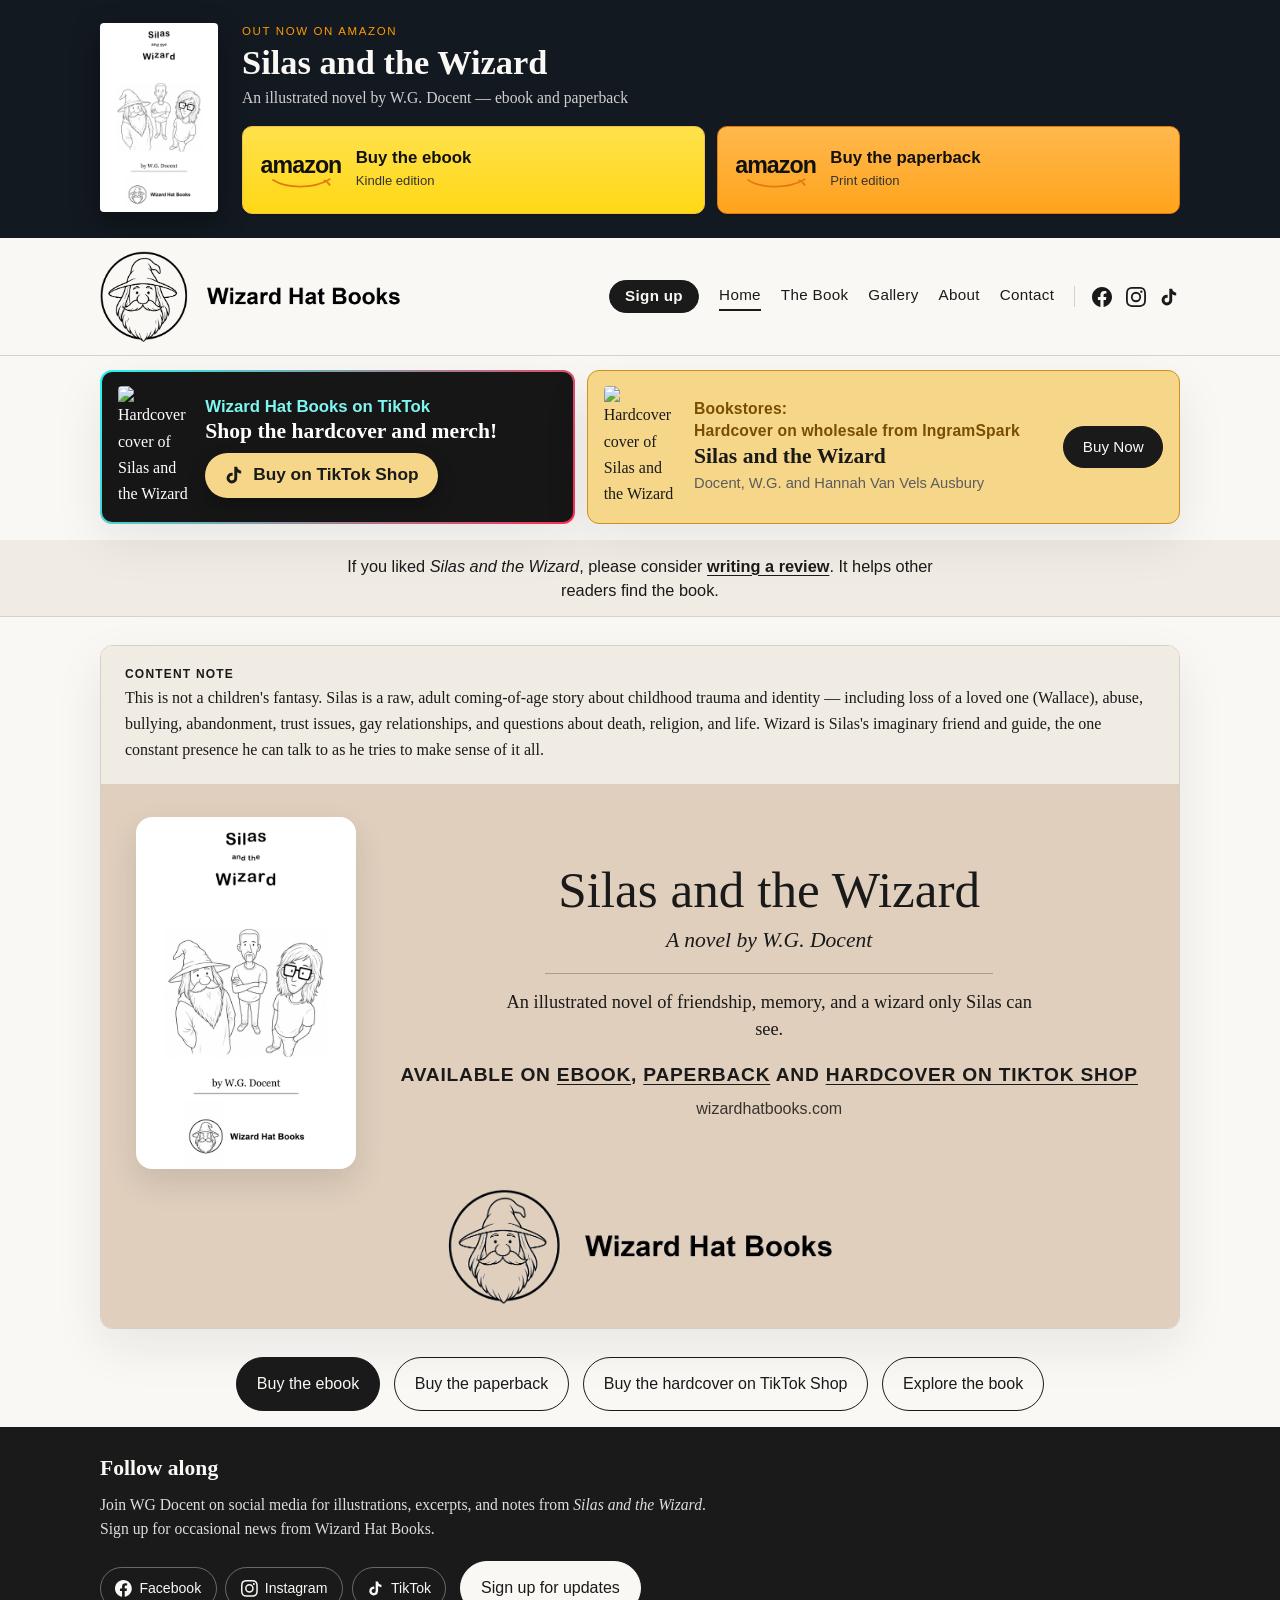
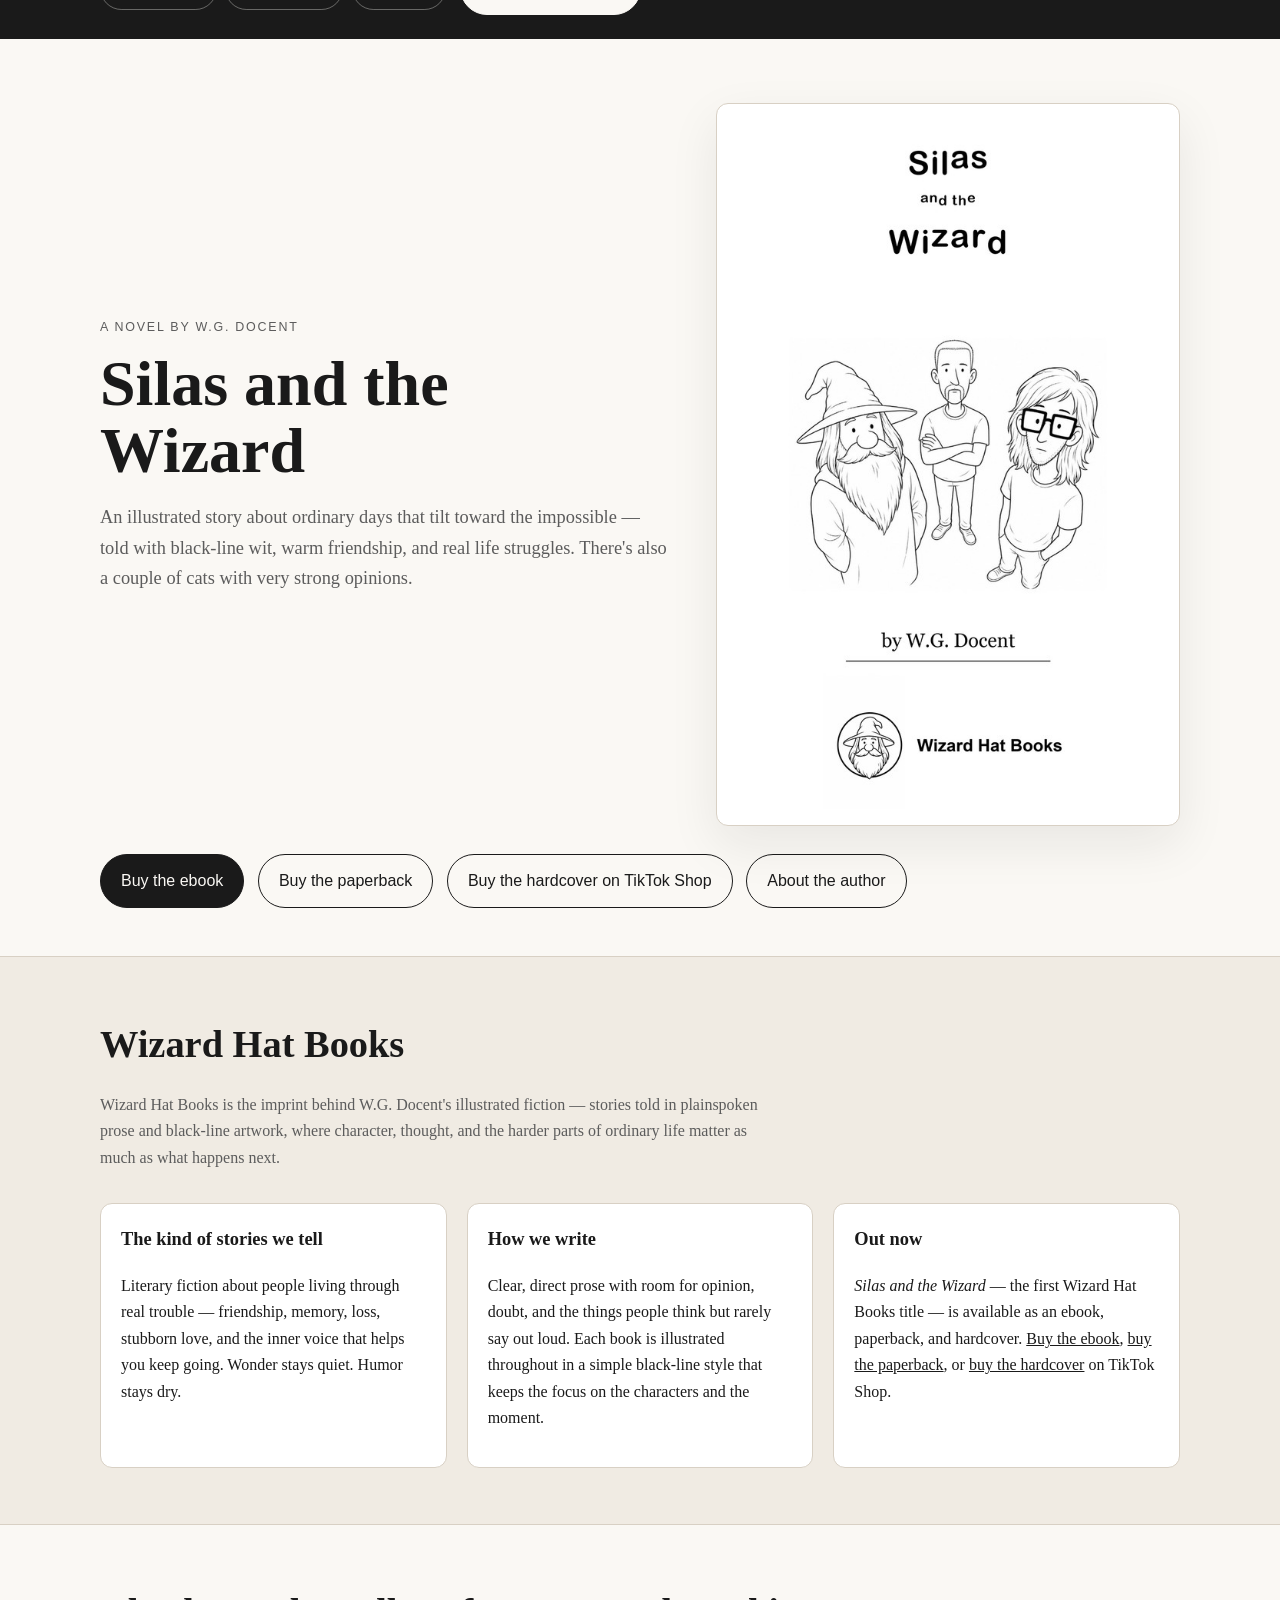
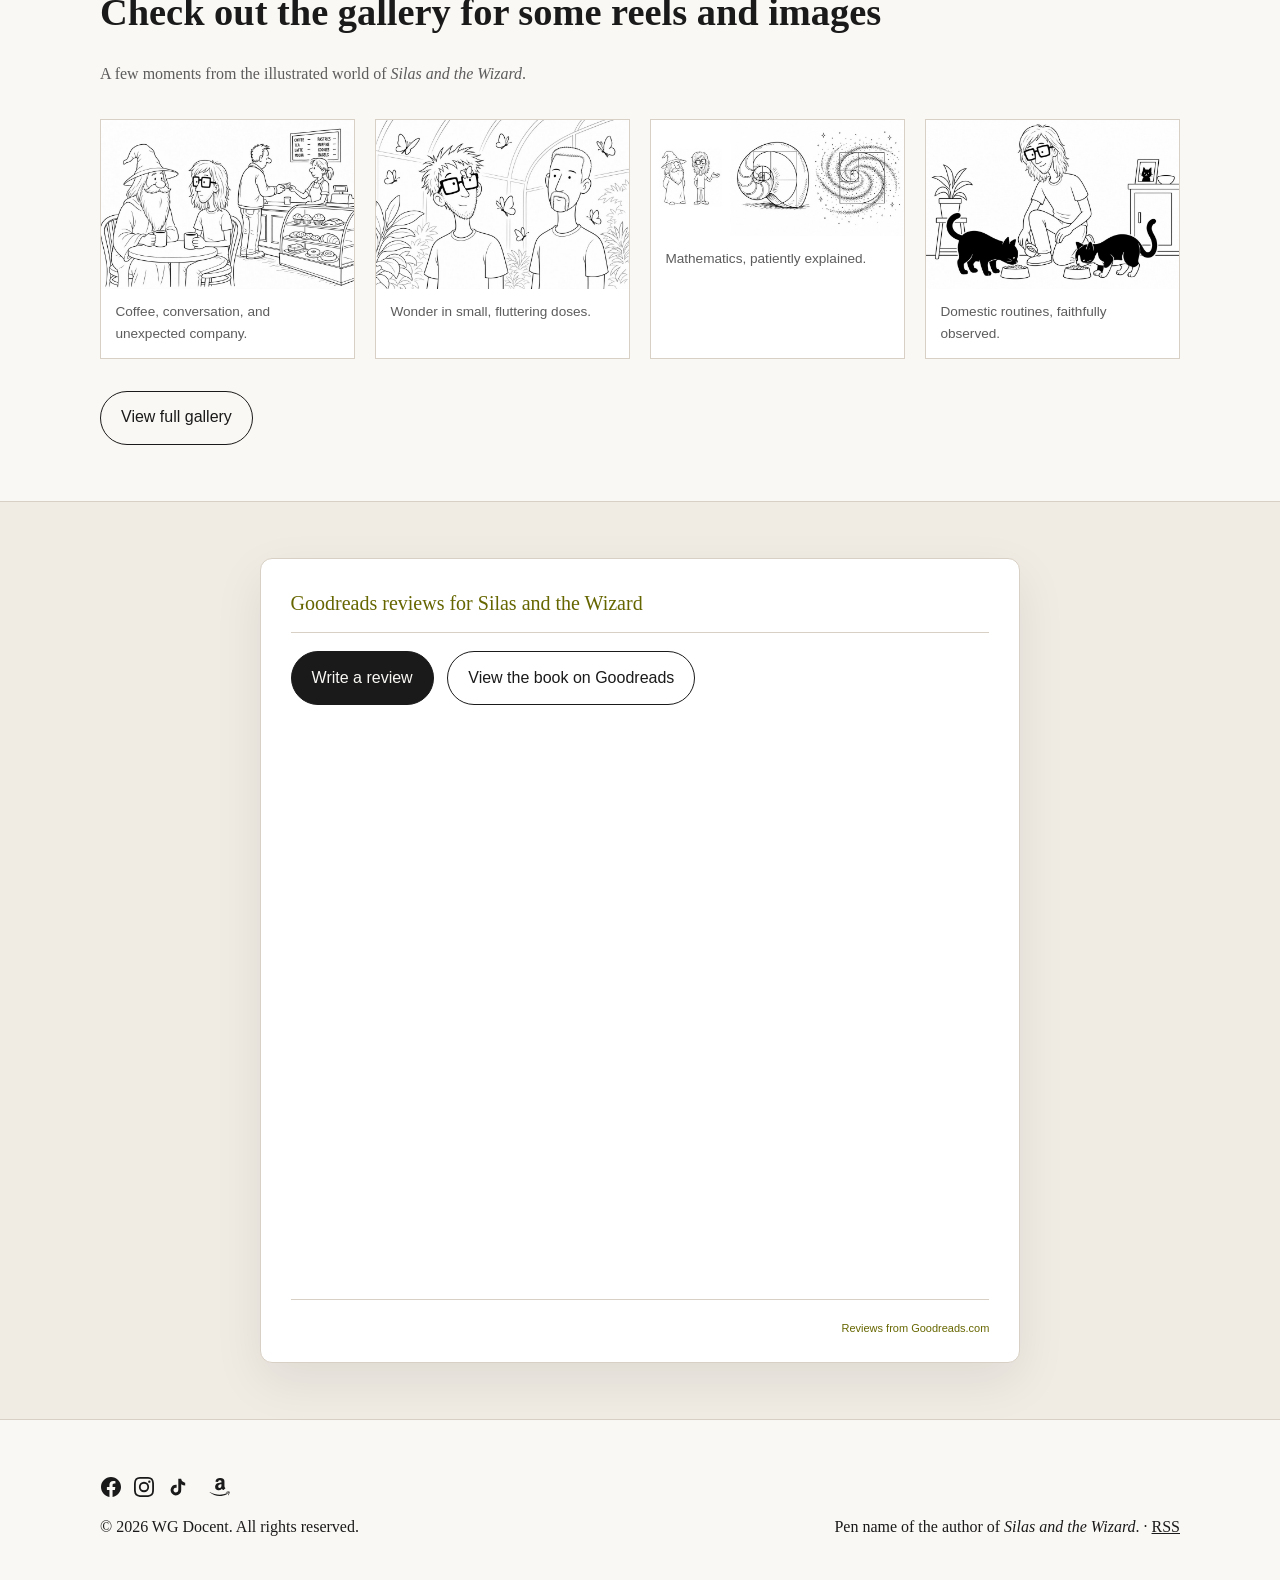
==== commit d85e207d: "Add Bookstores above the IngramSpark wholesale line. Co-authored-by: eticzon-eng <eticzon-eng@users." ====
--- a/index.html
+++ b/index.html
@@ -121,7 +121,7 @@
     </div>
   </header>
 
-  <aside class="printer-banner" aria-label="Wizard Hat Books on TikTok. Shop the hardcover and merch! Hardcover on wholesale from IngramSpark">
+  <aside class="printer-banner" aria-label="Wizard Hat Books on TikTok. Shop the hardcover and merch! Bookstores: Hardcover on wholesale from IngramSpark">
     <div class="printer-banner-inner">
       <a class="printer-banner-shop" href="https://vt.tiktok.com/ZTP4ymwmL/" target="_blank" rel="noopener noreferrer">
         <img src="https://image-hub-cloud.lightningsource.com/2011-04-01/Images/front_cover/x200/sku/9798997124717.jpg?viewkey=361b253be1a44f8da1103b022df74afae7c4aa6b0ea47c385ad0e134e9bc8a8e" alt="Hardcover cover of Silas and the Wizard">
@@ -137,6 +137,7 @@
       <a class="printer-banner-card" href="https://shop.ingramspark.com/b/084?params=iZlDhQWvcaGsZ76PvGfT9fQfInpW1N8zh0ZOW9kQOO2" target="_blank" rel="noopener noreferrer">
         <img src="https://image-hub-cloud.lightningsource.com/2011-04-01/Images/front_cover/x200/sku/9798997124717.jpg?viewkey=361b253be1a44f8da1103b022df74afae7c4aa6b0ea47c385ad0e134e9bc8a8e" alt="Hardcover cover of Silas and the Wizard">
         <span class="printer-banner-copy">
+          <span class="printer-banner-note">Bookstores:</span>
           <span class="printer-banner-note">Hardcover on wholesale from IngramSpark</span>
           <span class="printer-banner-title">Silas and the Wizard</span>
           <span class="printer-banner-authors">Docent, W.G. and Hannah Van Vels Ausbury</span>
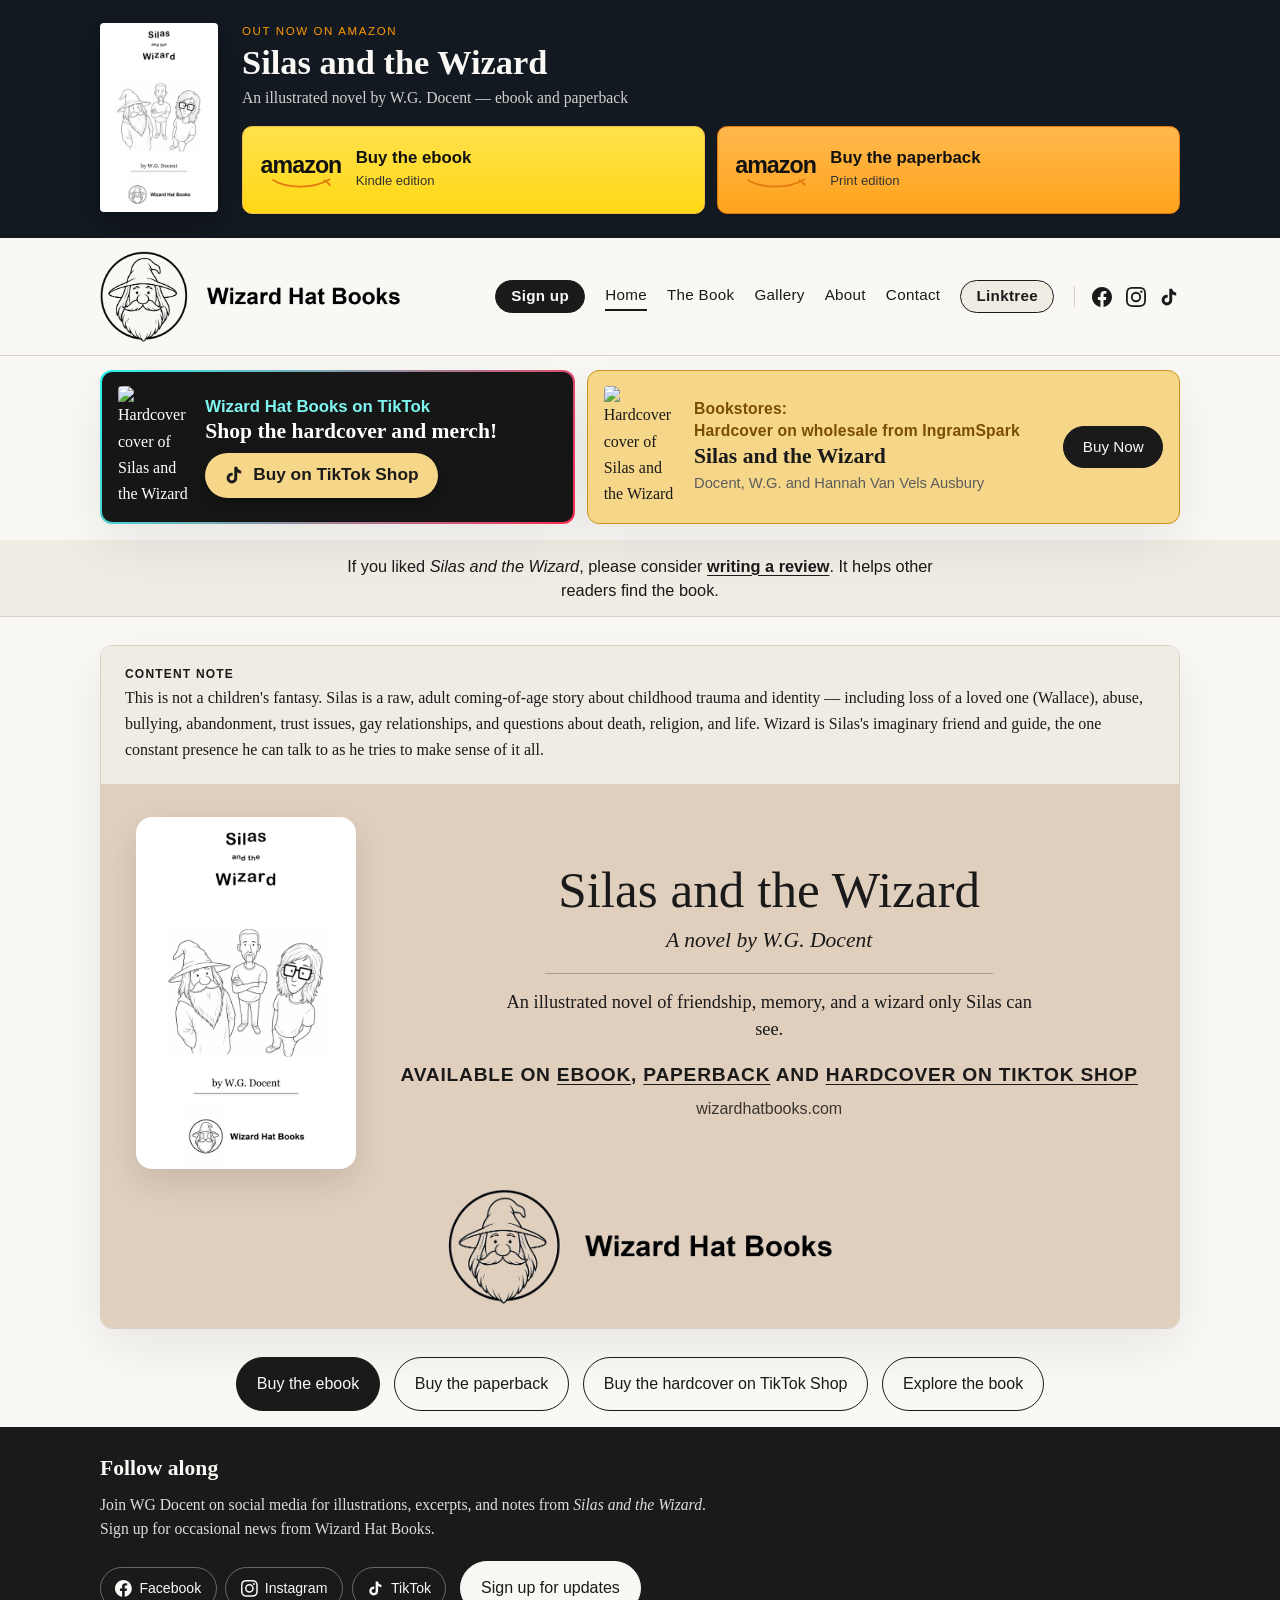
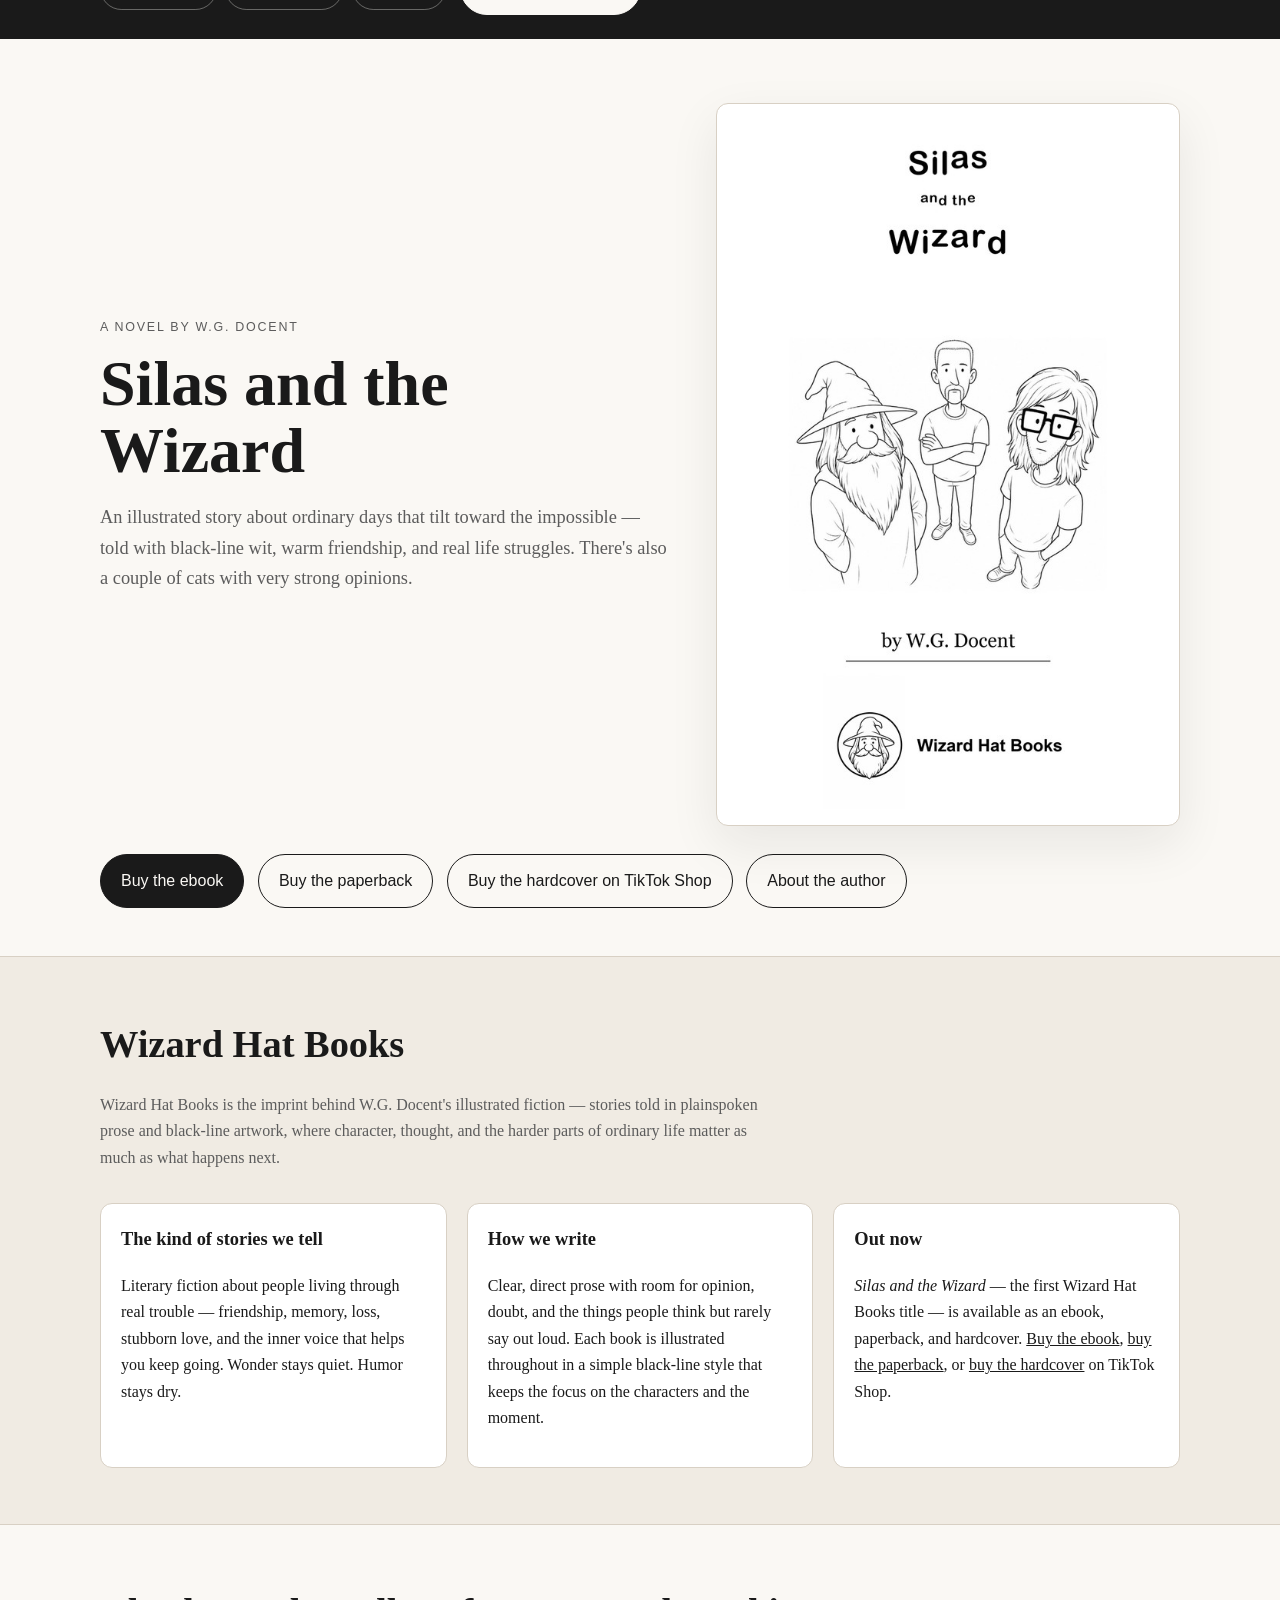
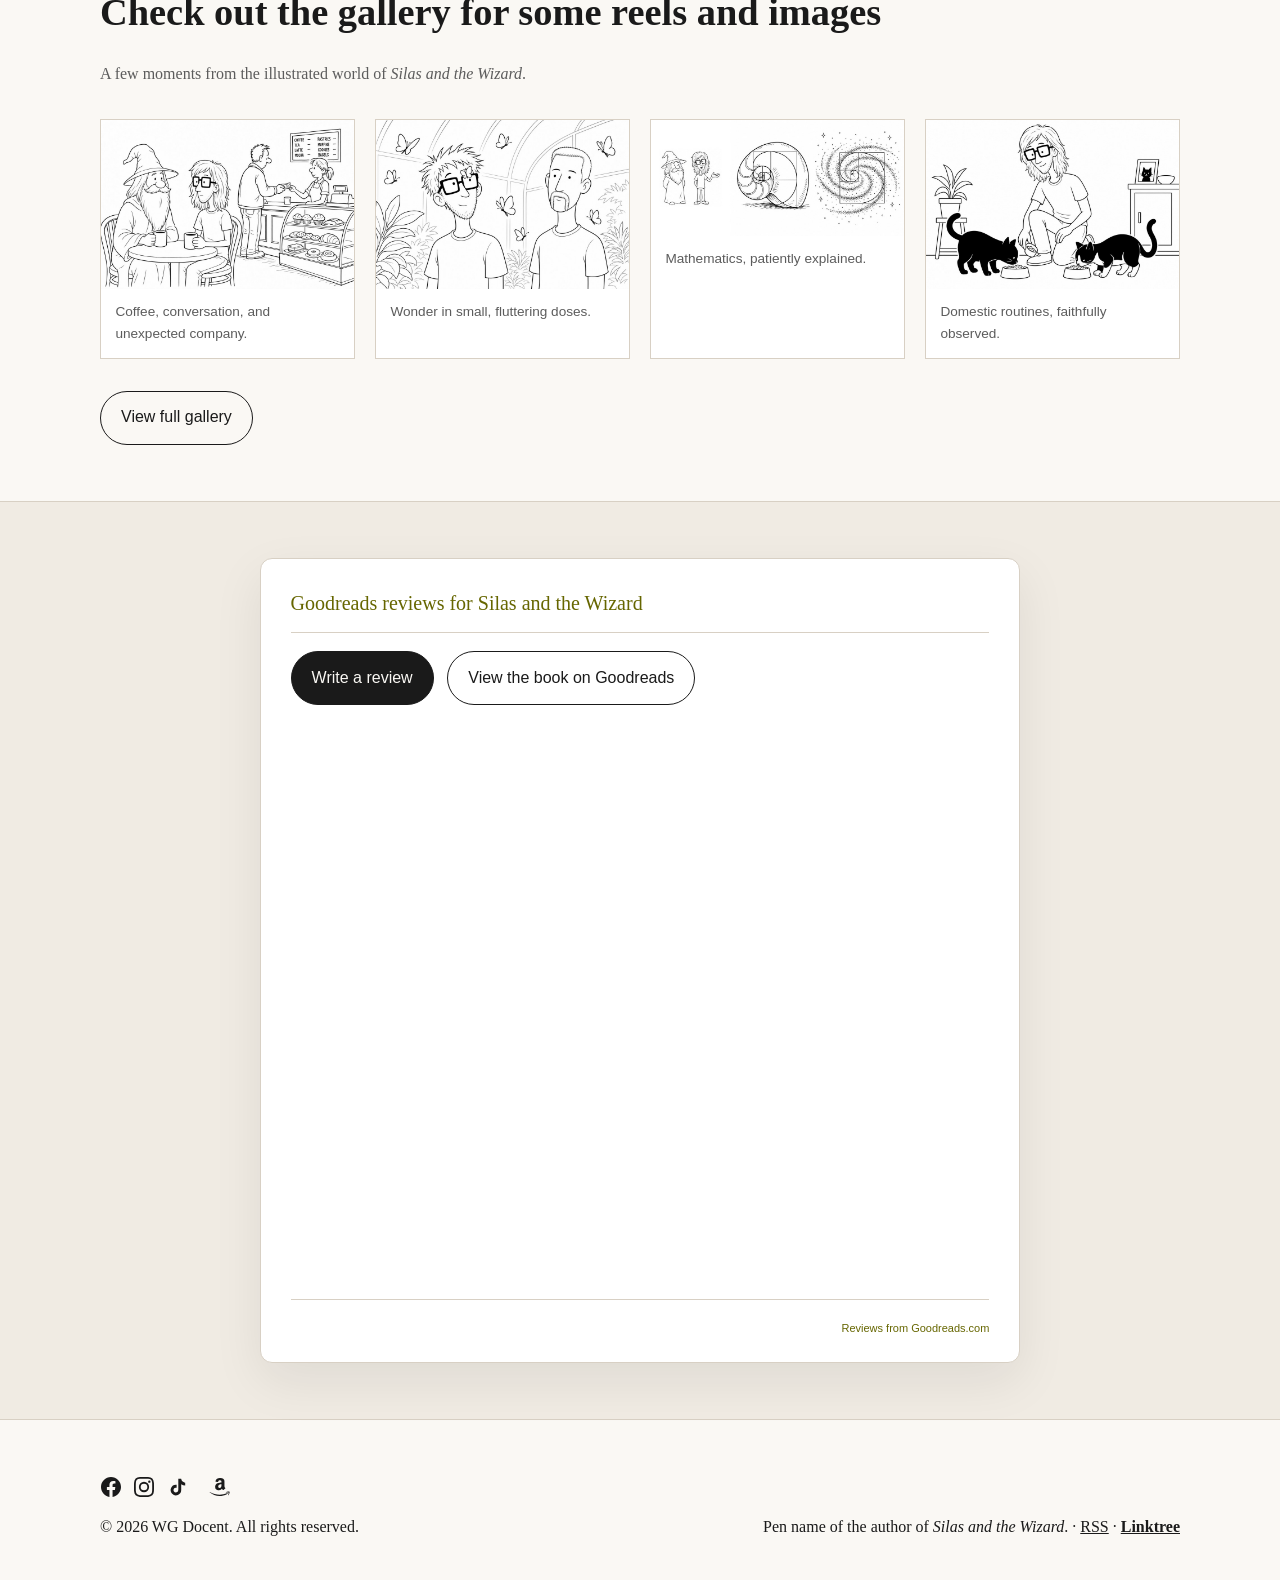
==== commit 19b8715b: "Add a Linktree link to the main menu and footer. Co-authored-by: eticzon-eng <eticzon-eng@users.nore" ====
--- a/index.html
+++ b/index.html
@@ -105,6 +105,7 @@
           <a href="gallery.html">Gallery</a>
           <a href="about.html">About</a>
           <a href="contact.html">Contact</a>
+          <a class="nav-linktree" href="https://linktr.ee/wg.docent" target="_blank" rel="noopener noreferrer">Linktree</a>
         </nav>
         <nav class="header-social" aria-label="Social media">
           <a href="https://www.facebook.com/profile.php?id=61591799307772" target="_blank" rel="noopener noreferrer" aria-label="Facebook">
@@ -351,7 +352,7 @@
     </div>
     <div class="footer-inner">
       <span>&copy; <span id="year"></span> WG Docent. All rights reserved.</span>
-      <span>Pen name of the author of <em>Silas and the Wizard</em>. · <a href="/feed.xml">RSS</a></span>
+      <span>Pen name of the author of <em>Silas and the Wizard</em>. · <a href="/feed.xml">RSS</a> · <a class="footer-linktree" href="https://linktr.ee/wg.docent" target="_blank" rel="noopener noreferrer">Linktree</a></span>
     </div>
   </footer>
 
--- a/css/style.css
+++ b/css/style.css
@@ -73,6 +73,7 @@
 .site-nav {
   display: flex;
   align-items: center;
+  flex-wrap: wrap;
   gap: 1.25rem;
   font-family: "Helvetica Neue", Arial, sans-serif;
   font-size: 0.95rem;
@@ -83,6 +84,8 @@
   text-decoration: none;
   padding-bottom: 0.15rem;
   border-bottom: 2px solid transparent;
+  white-space: nowrap;
+  flex-shrink: 0;
 }
 
 .site-nav a:hover,
@@ -106,6 +109,28 @@
   color: var(--paper);
   border-color: #000;
   transform: translateY(-1px);
+}
+
+.site-nav a.nav-linktree {
+  padding: 0.42rem 0.95rem;
+  border: 1px solid var(--ink);
+  border-radius: 999px;
+  background: var(--paper-deep);
+  color: var(--ink);
+  font-weight: 700;
+  line-height: 1.2;
+  white-space: nowrap;
+}
+
+.site-nav a.nav-linktree:hover,
+.site-nav a.nav-linktree:focus-visible {
+  background: var(--ink);
+  color: var(--paper);
+  border-color: var(--ink);
+}
+
+.footer-linktree {
+  font-weight: 700;
 }
 
 .launch-banner {
@@ -1193,6 +1218,28 @@
   margin-bottom: 1rem;
 }
 
+.page-marks {
+  display: flex;
+  justify-content: center;
+  gap: 0.4rem;
+  padding: 0 0 0.85rem;
+}
+
+.page-mark {
+  width: 7px;
+  height: 7px;
+  border: 1px solid #b7b1a8;
+  border-radius: 50%;
+}
+
+.page-mark-filled {
+  background: #b7b1a8;
+}
+
+.page-mark-open {
+  background: transparent;
+}
+
 .header-social a,
 .footer-social a {
   display: inline-flex;
@@ -1487,7 +1534,8 @@
     flex-wrap: wrap;
   }
 
-  .site-nav a.nav-signup {
+  .site-nav a.nav-signup,
+  .site-nav a.nav-linktree {
     padding: 0.36rem 0.8rem;
   }
 
@@ -1511,7 +1559,8 @@
     font-size: 0.8rem;
   }
 
-  .site-nav a.nav-signup {
+  .site-nav a.nav-signup,
+  .site-nav a.nav-linktree {
     padding: 0.32rem 0.62rem;
   }
 }
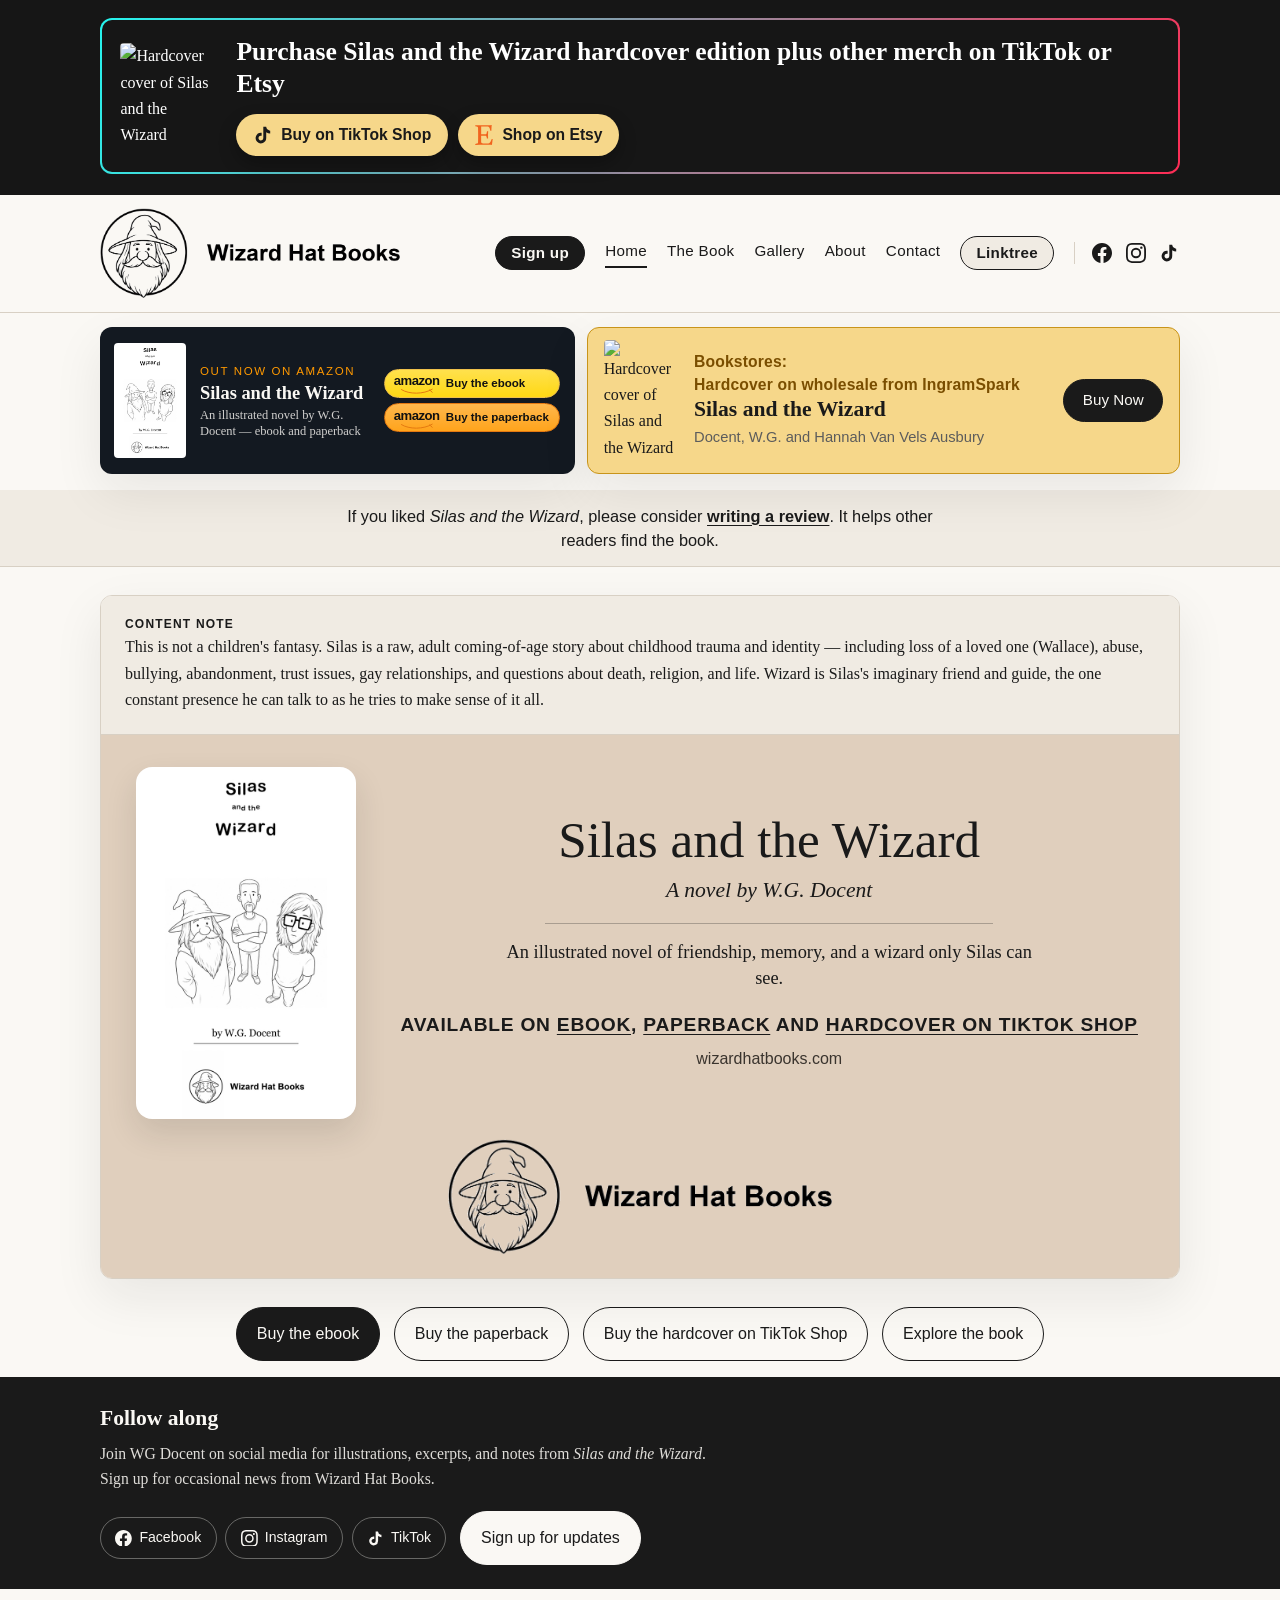
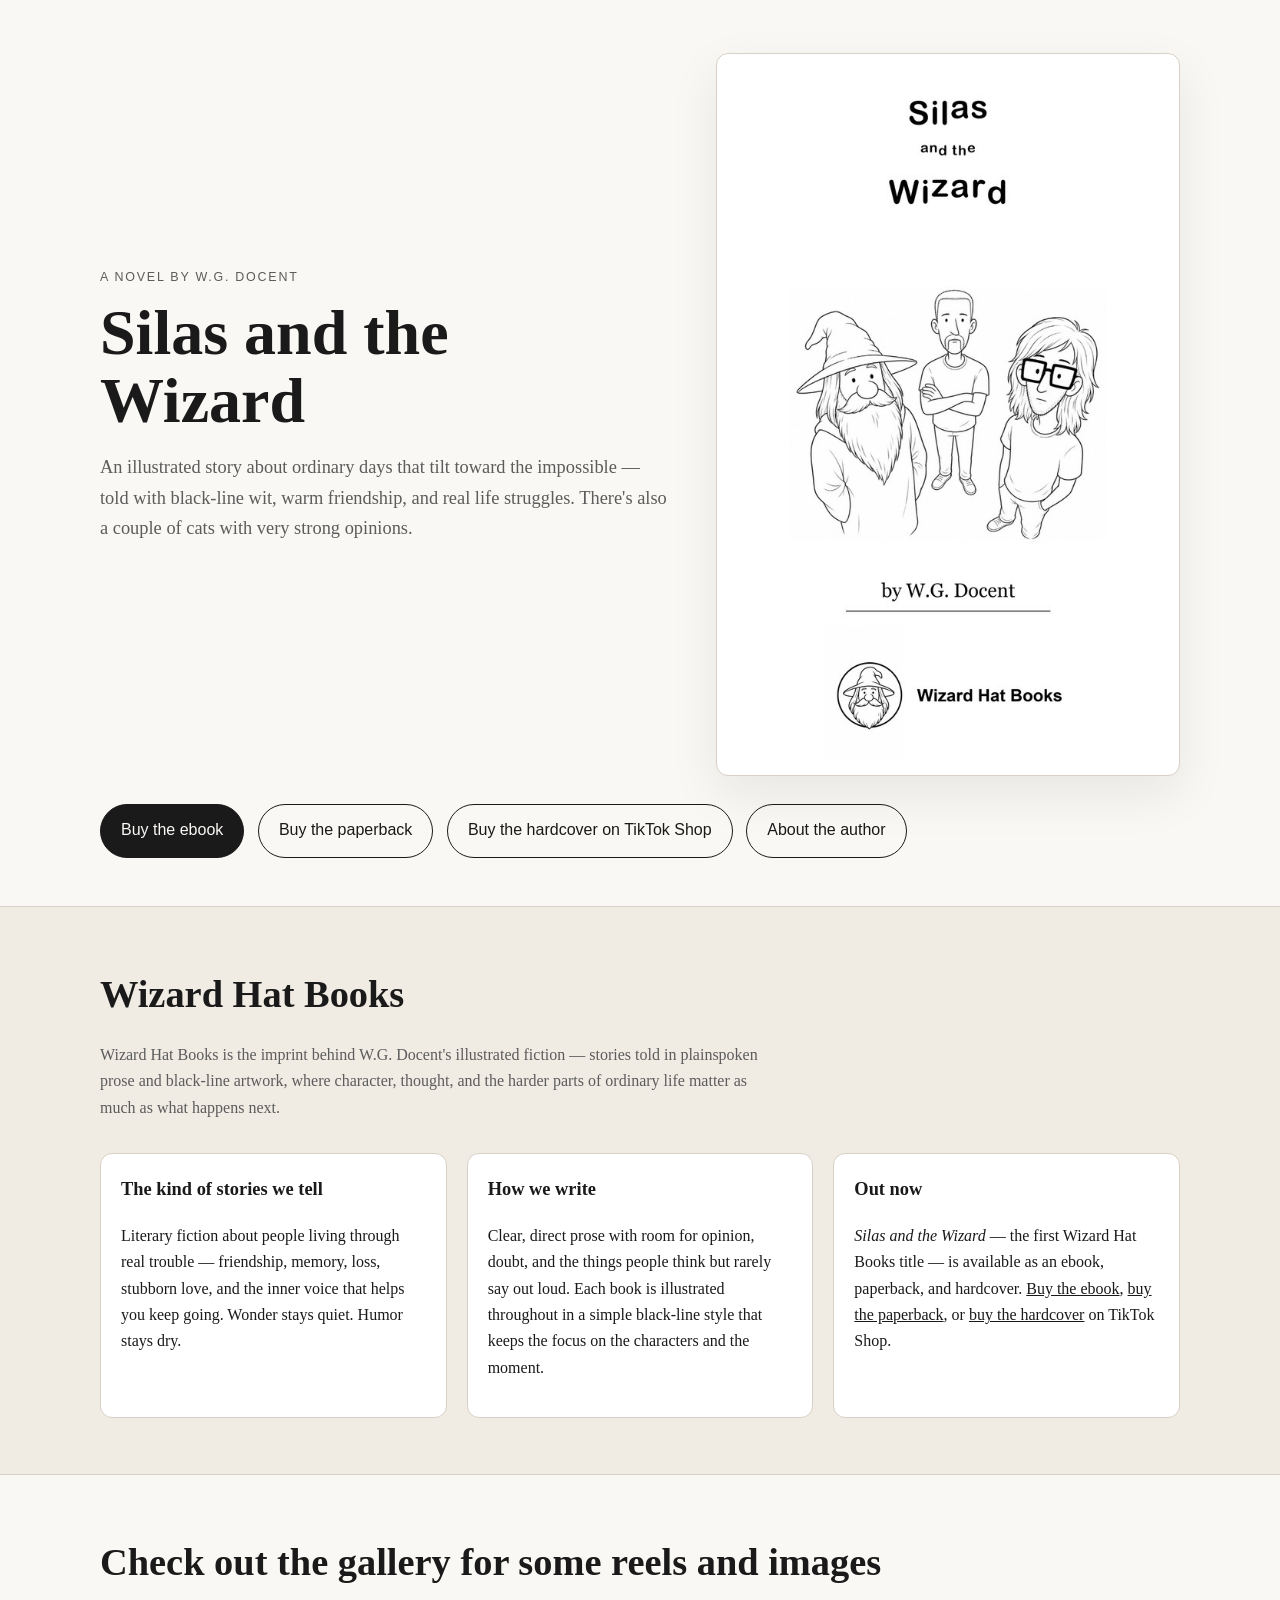
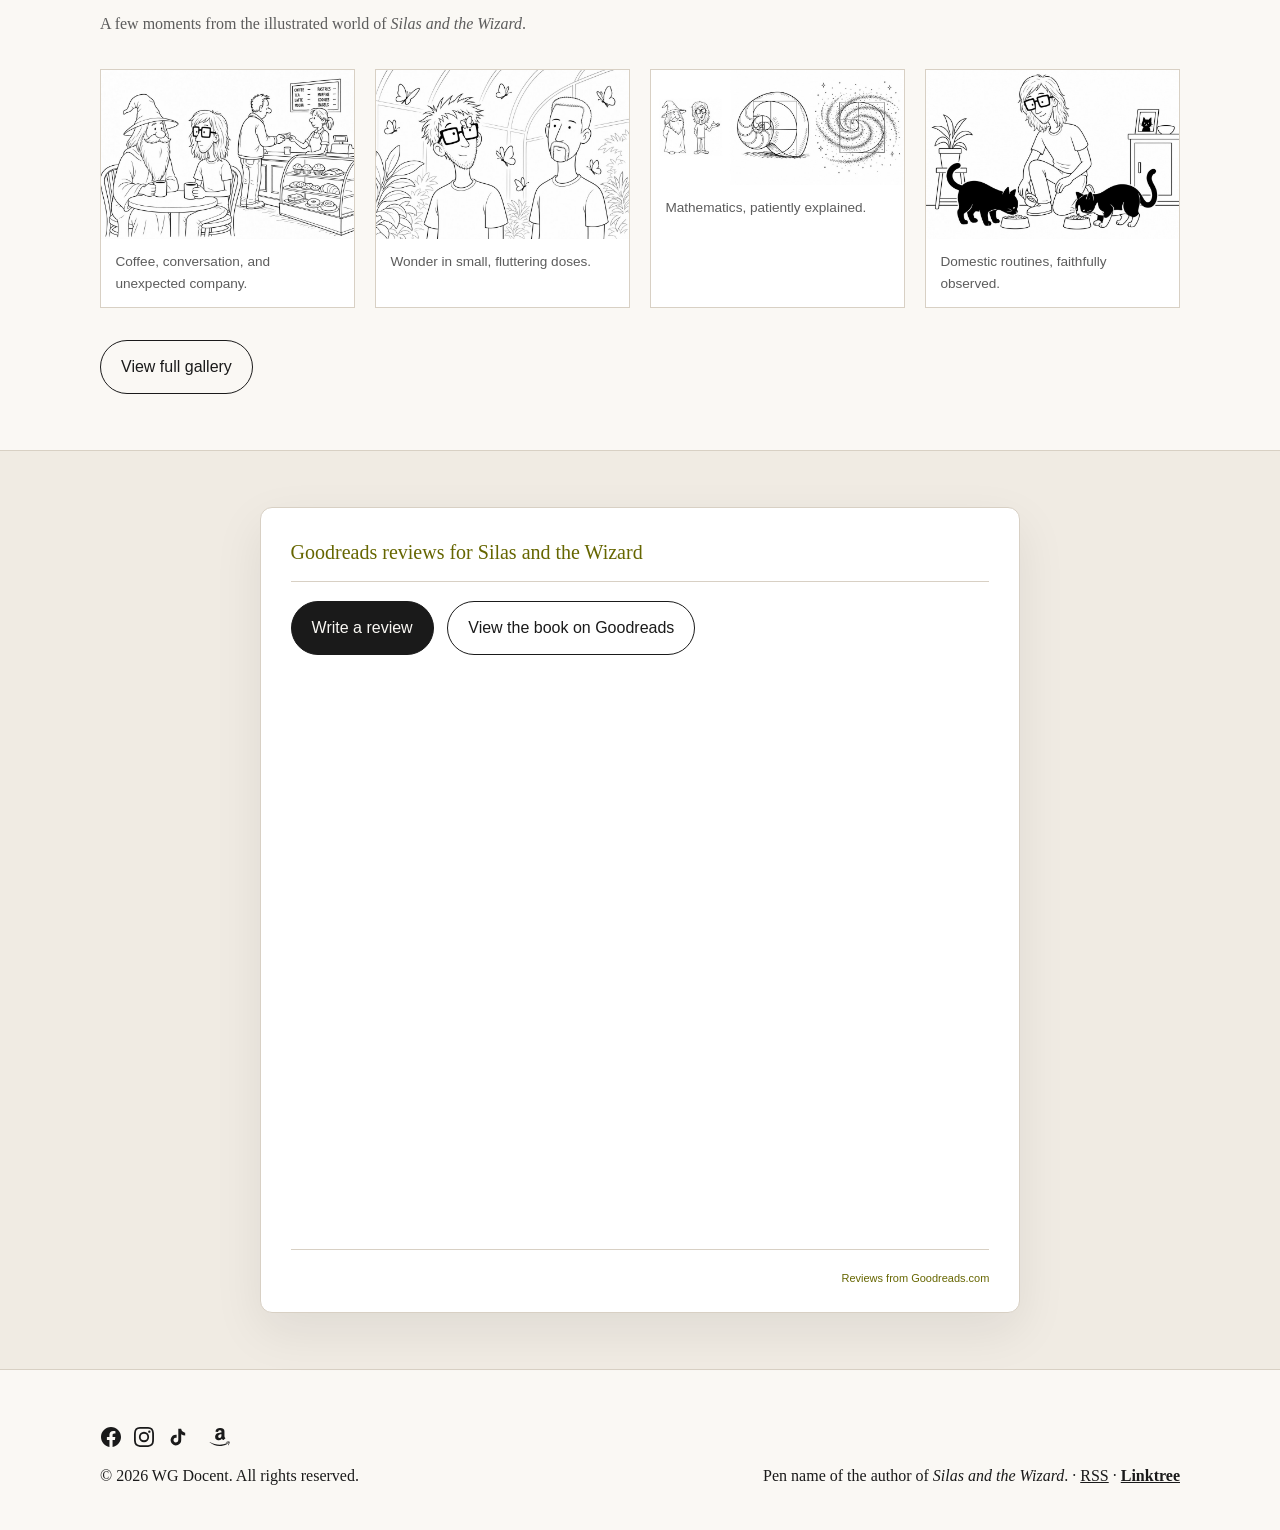
==== commit 88079b90: "Move the shop banners and match the Amazon row height. Co-authored-by: eticzon-eng <eticzon-eng@user" ====
--- a/index.html
+++ b/index.html
@@ -54,39 +54,19 @@
   </script>
 </head>
 <body>
-  <section class="buy-now" aria-label="Buy Silas and the Wizard">
-    <div class="buy-now-inner">
-      <img class="buy-now-cover" src="assets/cover.jpg" alt="Silas and the Wizard book cover">
-      <div class="buy-now-copy">
-        <p class="buy-now-eyebrow">Out now on Amazon</p>
-        <h2>Silas and the Wizard</h2>
-        <p class="buy-now-sub">An illustrated novel by W.G. Docent — ebook and paperback</p>
-        <div class="amazon-buy-row">
-          <a class="amazon-buy amazon-buy-ebook" data-ebook href="https://a.co/d/0j0g4wAm" target="_blank" rel="noopener noreferrer">
-            <span class="amazon-wordmark" aria-hidden="true">
-              amazon
-              <svg class="amazon-smile" viewBox="0 0 86 16" focusable="false">
-                <path d="M2.5 4.2c20 12.8 58 12.8 81-1" fill="none" stroke="currentColor" stroke-width="2.6" stroke-linecap="round"/>
-                <path d="M76 5c3.2 1.4 5.8 3.6 7.5 6.4" fill="none" stroke="currentColor" stroke-width="2.6" stroke-linecap="round"/>
-              </svg>
-            </span>
-            <span class="amazon-buy-text">
-              <span class="amazon-buy-label">Buy the ebook</span>
-              <span class="amazon-buy-store">Kindle edition</span>
-            </span>
-          </a>
-          <a class="amazon-buy amazon-buy-paperback" data-paperback href="https://www.amazon.com/dp/B0HGTQZ63H" target="_blank" rel="noopener noreferrer">
-            <span class="amazon-wordmark" aria-hidden="true">
-              amazon
-              <svg class="amazon-smile" viewBox="0 0 86 16" focusable="false">
-                <path d="M2.5 4.2c20 12.8 58 12.8 81-1" fill="none" stroke="currentColor" stroke-width="2.6" stroke-linecap="round"/>
-                <path d="M76 5c3.2 1.4 5.8 3.6 7.5 6.4" fill="none" stroke="currentColor" stroke-width="2.6" stroke-linecap="round"/>
-              </svg>
-            </span>
-            <span class="amazon-buy-text">
-              <span class="amazon-buy-label">Buy the paperback</span>
-              <span class="amazon-buy-store">Print edition</span>
-            </span>
+  <section class="shop-banner" aria-label="Purchase Silas and the Wizard hardcover edition plus other merch on TikTok or Etsy">
+    <div class="shop-banner-inner">
+      <img class="shop-banner-cover" src="https://image-hub-cloud.lightningsource.com/2011-04-01/Images/front_cover/x200/sku/9798997124717.jpg?viewkey=361b253be1a44f8da1103b022df74afae7c4aa6b0ea47c385ad0e134e9bc8a8e" alt="Hardcover cover of Silas and the Wizard">
+      <div class="shop-banner-copy">
+        <p class="shop-banner-message">Purchase Silas and the Wizard hardcover edition plus other merch on TikTok or Etsy</p>
+        <div class="shop-banner-actions">
+          <a class="shop-banner-tiktok" href="https://vt.tiktok.com/ZTP4ymwmL/" target="_blank" rel="noopener noreferrer">
+            <svg xmlns="http://www.w3.org/2000/svg" viewBox="0 0 24 24" width="20" height="20" aria-hidden="true" focusable="false"><path fill="currentColor" d="M19.59 6.69a4.83 4.83 0 0 1-3.77-4.25V2h-3.45v13.67a2.89 2.89 0 0 1-5.2 1.74 2.89 2.89 0 0 1 2.31-4.64 2.93 2.93 0 0 1 .88.13V9.4a6.84 6.84 0 0 0-1-.05A6.33 6.33 0 0 0 5 20.1a6.34 6.34 0 0 0 10.86-4.43v-7a8.16 8.16 0 0 0 4.77 1.52v-3.4a4.85 4.85 0 0 1-1-.1z"/></svg>
+            Buy on TikTok Shop
+          </a>
+          <a class="shop-banner-etsy" href="https://wizardhatbooks.etsy.com" target="_blank" rel="noopener noreferrer">
+            <svg class="etsy-logo" xmlns="http://www.w3.org/2000/svg" viewBox="0 0 24 24" width="20" height="20" aria-hidden="true" focusable="false"><path fill="currentColor" d="M8.559 2.445c0-.325.033-.52.59-.52h7.465c1.3 0 2.02 1.11 2.54 3.193l.42 1.666h1.27c.23-4.728.43-6.784.43-6.784s-3.196.36-5.09.36H6.635L1.521.196v1.37l1.725.326c1.21.24 1.5.496 1.6 1.606 0 0 .11 3.27.11 8.64 0 5.385-.09 8.61-.09 8.61 0 .973-.39 1.333-1.59 1.573l-1.722.33V24l5.13-.165h8.55c1.935 0 6.39.165 6.39.165.105-1.17.75-6.48.855-7.064h-1.2l-1.284 2.91c-1.005 2.28-2.476 2.445-4.11 2.445h-4.906c-1.63 0-2.415-.64-2.415-2.05V12.8s3.62 0 4.79.096c.912.064 1.463.325 1.76 1.598l.39 1.695h1.41l-.09-4.278.192-4.305h-1.391l-.45 1.89c-.283 1.244-.48 1.47-1.754 1.6-1.666.17-4.815.14-4.815.14V2.45h-.05z"/></svg>
+            Shop on Etsy
           </a>
         </div>
       </div>
@@ -122,19 +102,32 @@
     </div>
   </header>
 
-  <aside class="printer-banner" aria-label="Wizard Hat Books on TikTok. Shop the hardcover and merch! Bookstores: Hardcover on wholesale from IngramSpark">
+  <aside class="printer-banner" aria-label="Out now on Amazon. Bookstores: Hardcover on wholesale from IngramSpark">
     <div class="printer-banner-inner">
-      <a class="printer-banner-shop" href="https://vt.tiktok.com/ZTP4ymwmL/" target="_blank" rel="noopener noreferrer">
-        <img src="https://image-hub-cloud.lightningsource.com/2011-04-01/Images/front_cover/x200/sku/9798997124717.jpg?viewkey=361b253be1a44f8da1103b022df74afae7c4aa6b0ea47c385ad0e134e9bc8a8e" alt="Hardcover cover of Silas and the Wizard">
-        <span class="printer-banner-shop-copy">
-          <span class="printer-banner-kicker">Wizard Hat Books on TikTok</span>
-          <span class="printer-banner-title">Shop the hardcover and merch!</span>
-          <span class="printer-banner-tiktok">
-            <svg xmlns="http://www.w3.org/2000/svg" viewBox="0 0 24 24" width="20" height="20" aria-hidden="true" focusable="false"><path fill="currentColor" d="M19.59 6.69a4.83 4.83 0 0 1-3.77-4.25V2h-3.45v13.67a2.89 2.89 0 0 1-5.2 1.74 2.89 2.89 0 0 1 2.31-4.64 2.93 2.93 0 0 1 .88.13V9.4a6.84 6.84 0 0 0-1-.05A6.33 6.33 0 0 0 5 20.1a6.34 6.34 0 0 0 10.86-4.43v-7a8.16 8.16 0 0 0 4.77 1.52v-3.4a4.85 4.85 0 0 1-1-.1z"/></svg>
-            Buy on TikTok Shop
-          </span>
-        </span>
-      </a>
+      <div class="amazon-side">
+        <img class="amazon-side-cover" src="assets/cover.jpg" alt="Silas and the Wizard book cover">
+        <div class="amazon-side-copy">
+          <p class="buy-now-eyebrow">Out now on Amazon</p>
+          <p class="amazon-side-title">Silas and the Wizard</p>
+          <p class="amazon-side-sub">An illustrated novel by W.G. Docent — ebook and paperback</p>
+        </div>
+        <div class="amazon-side-actions">
+            <a class="amazon-pill amazon-pill-ebook" data-ebook href="https://a.co/d/0j0g4wAm" target="_blank" rel="noopener noreferrer">
+              <span class="amazon-wordmark" aria-hidden="true">
+                amazon
+                <svg class="amazon-smile" viewBox="0 0 86 16" focusable="false"><path d="M2.5 4.2c20 12.8 58 12.8 81-1" fill="none" stroke="currentColor" stroke-width="2.6" stroke-linecap="round"/><path d="M76 5c3.2 1.4 5.8 3.6 7.5 6.4" fill="none" stroke="currentColor" stroke-width="2.6" stroke-linecap="round"/></svg>
+              </span>
+              <span class="amazon-pill-label">Buy the ebook</span>
+            </a>
+            <a class="amazon-pill amazon-pill-paperback" data-paperback href="https://www.amazon.com/dp/B0HGTQZ63H" target="_blank" rel="noopener noreferrer">
+              <span class="amazon-wordmark" aria-hidden="true">
+                amazon
+                <svg class="amazon-smile" viewBox="0 0 86 16" focusable="false"><path d="M2.5 4.2c20 12.8 58 12.8 81-1" fill="none" stroke="currentColor" stroke-width="2.6" stroke-linecap="round"/><path d="M76 5c3.2 1.4 5.8 3.6 7.5 6.4" fill="none" stroke="currentColor" stroke-width="2.6" stroke-linecap="round"/></svg>
+              </span>
+              <span class="amazon-pill-label">Buy the paperback</span>
+            </a>
+        </div>
+      </div>
       <a class="printer-banner-card" href="https://shop.ingramspark.com/b/084?params=iZlDhQWvcaGsZ76PvGfT9fQfInpW1N8zh0ZOW9kQOO2" target="_blank" rel="noopener noreferrer">
         <img src="https://image-hub-cloud.lightningsource.com/2011-04-01/Images/front_cover/x200/sku/9798997124717.jpg?viewkey=361b253be1a44f8da1103b022df74afae7c4aa6b0ea47c385ad0e134e9bc8a8e" alt="Hardcover cover of Silas and the Wizard">
         <span class="printer-banner-copy">
--- a/css/style.css
+++ b/css/style.css
@@ -186,6 +186,106 @@
   align-items: stretch;
 }
 
+.amazon-side {
+  display: flex;
+  align-items: center;
+  gap: 0.85rem;
+  min-width: 0;
+  align-self: stretch;
+  padding: 0.75rem 0.9rem;
+  background: #131921;
+  color: #faf8f4;
+  border-radius: var(--radius);
+  box-shadow: var(--shadow);
+}
+
+.amazon-side-cover {
+  width: 72px;
+  flex-shrink: 0;
+  border-radius: 4px;
+}
+
+.amazon-side-copy {
+  flex: 1;
+  min-width: 0;
+  display: flex;
+  flex-direction: column;
+  justify-content: center;
+  gap: 0.15rem;
+}
+
+.amazon-side .buy-now-eyebrow {
+  margin: 0;
+}
+
+.amazon-side-title {
+  margin: 0;
+  font-size: 1.15rem;
+  font-weight: 700;
+  line-height: 1.15;
+}
+
+.amazon-side-sub {
+  margin: 0;
+  font-size: 0.78rem;
+  line-height: 1.3;
+  color: rgba(250, 248, 244, 0.82);
+}
+
+.amazon-side-actions {
+  display: flex;
+  flex-direction: column;
+  justify-content: center;
+  gap: 0.35rem;
+  flex-shrink: 0;
+}
+
+.amazon-pill {
+  display: inline-flex;
+  align-items: center;
+  gap: 0.4rem;
+  padding: 0.28rem 0.65rem 0.28rem 0.55rem;
+  border-radius: 999px;
+  text-decoration: none;
+  color: #111;
+  border: 1px solid #f0c14b;
+  line-height: 1.15;
+  white-space: nowrap;
+}
+
+.amazon-pill:hover {
+  filter: brightness(0.97);
+}
+
+.amazon-pill:focus-visible {
+  outline: 2px solid #fff;
+  outline-offset: 2px;
+}
+
+.amazon-pill-ebook {
+  background: linear-gradient(#ffe14d, #ffd814);
+}
+
+.amazon-pill-paperback {
+  background: linear-gradient(#ffb84d, #ffa41c);
+  border-color: #e47911;
+}
+
+.amazon-pill .amazon-wordmark {
+  font-size: 0.82rem;
+  padding-bottom: 0.28rem;
+}
+
+.amazon-pill .amazon-smile {
+  height: 0.38rem;
+}
+
+.amazon-pill-label {
+  font-family: "Helvetica Neue", Arial, sans-serif;
+  font-size: 0.72rem;
+  font-weight: 700;
+}
+
 .printer-banner-shop {
   min-width: 0;
   border-radius: var(--radius);
@@ -350,6 +450,94 @@
 
 #reviews {
   scroll-margin-top: 5.75rem;
+}
+
+.shop-banner {
+  background: #161616;
+  color: #fff;
+  padding: 1.15rem 0 1.3rem;
+}
+
+.shop-banner-inner {
+  width: min(var(--max), calc(100% - 2rem));
+  margin: 0 auto;
+  display: flex;
+  align-items: center;
+  gap: 1.25rem;
+  padding: 1rem 1.15rem;
+  border-radius: var(--radius);
+  background:
+    linear-gradient(#161616, #161616) padding-box,
+    linear-gradient(120deg, #25f4ee, #fe2c55) border-box;
+  border: 2px solid transparent;
+}
+
+.shop-banner-cover {
+  width: 96px;
+  flex-shrink: 0;
+  border-radius: 4px;
+}
+
+.shop-banner-copy {
+  flex: 1;
+  min-width: 0;
+}
+
+.shop-banner-message {
+  margin: 0 0 0.85rem;
+  color: #fff;
+  font-family: Georgia, "Times New Roman", serif;
+  font-size: clamp(1.15rem, 2.3vw, 1.6rem);
+  font-weight: 700;
+  line-height: 1.25;
+}
+
+.shop-banner-actions {
+  display: flex;
+  flex-wrap: wrap;
+  gap: 0.6rem;
+}
+
+.shop-banner-tiktok,
+.shop-banner-etsy {
+  display: inline-flex;
+  align-items: center;
+  gap: 0.5rem;
+  padding: 0.68rem 1.05rem;
+  background: #f6d78a;
+  color: #1a1a1a;
+  font-family: "Helvetica Neue", Arial, sans-serif;
+  font-size: 0.98rem;
+  font-weight: 700;
+  line-height: 1.15;
+  text-decoration: none;
+  border-radius: 999px;
+  box-shadow: 0 8px 18px rgba(0, 0, 0, 0.28);
+  transition: transform 0.15s ease, background 0.15s ease;
+}
+
+.shop-banner-tiktok:hover,
+.shop-banner-etsy:hover {
+  transform: translateY(-1px);
+  background: #ffe3a3;
+  color: #1a1a1a;
+}
+
+.shop-banner-tiktok:focus-visible,
+.shop-banner-etsy:focus-visible {
+  outline: 2px solid #7ef6f2;
+  outline-offset: 3px;
+}
+
+.shop-banner-tiktok svg,
+.shop-banner-etsy svg {
+  width: 20px;
+  height: 20px;
+  flex-shrink: 0;
+}
+
+.shop-banner-etsy svg {
+  color: #f1641e;
 }
 
 .buy-now {
@@ -1437,15 +1625,30 @@
     width: min(220px, 70%);
   }
 
-  .buy-now-inner {
+  .buy-now-inner,
+  .shop-banner-inner {
     flex-direction: column;
     align-items: stretch;
     text-align: center;
   }
 
-  .buy-now-cover {
+  .buy-now-cover,
+  .shop-banner-cover {
     width: 96px;
     margin: 0 auto;
+  }
+
+  .shop-banner-actions {
+    justify-content: center;
+  }
+
+  .amazon-side {
+    flex-wrap: wrap;
+  }
+
+  .amazon-side-actions {
+    flex-direction: row;
+    flex-wrap: wrap;
   }
 
   .printer-banner-inner {
